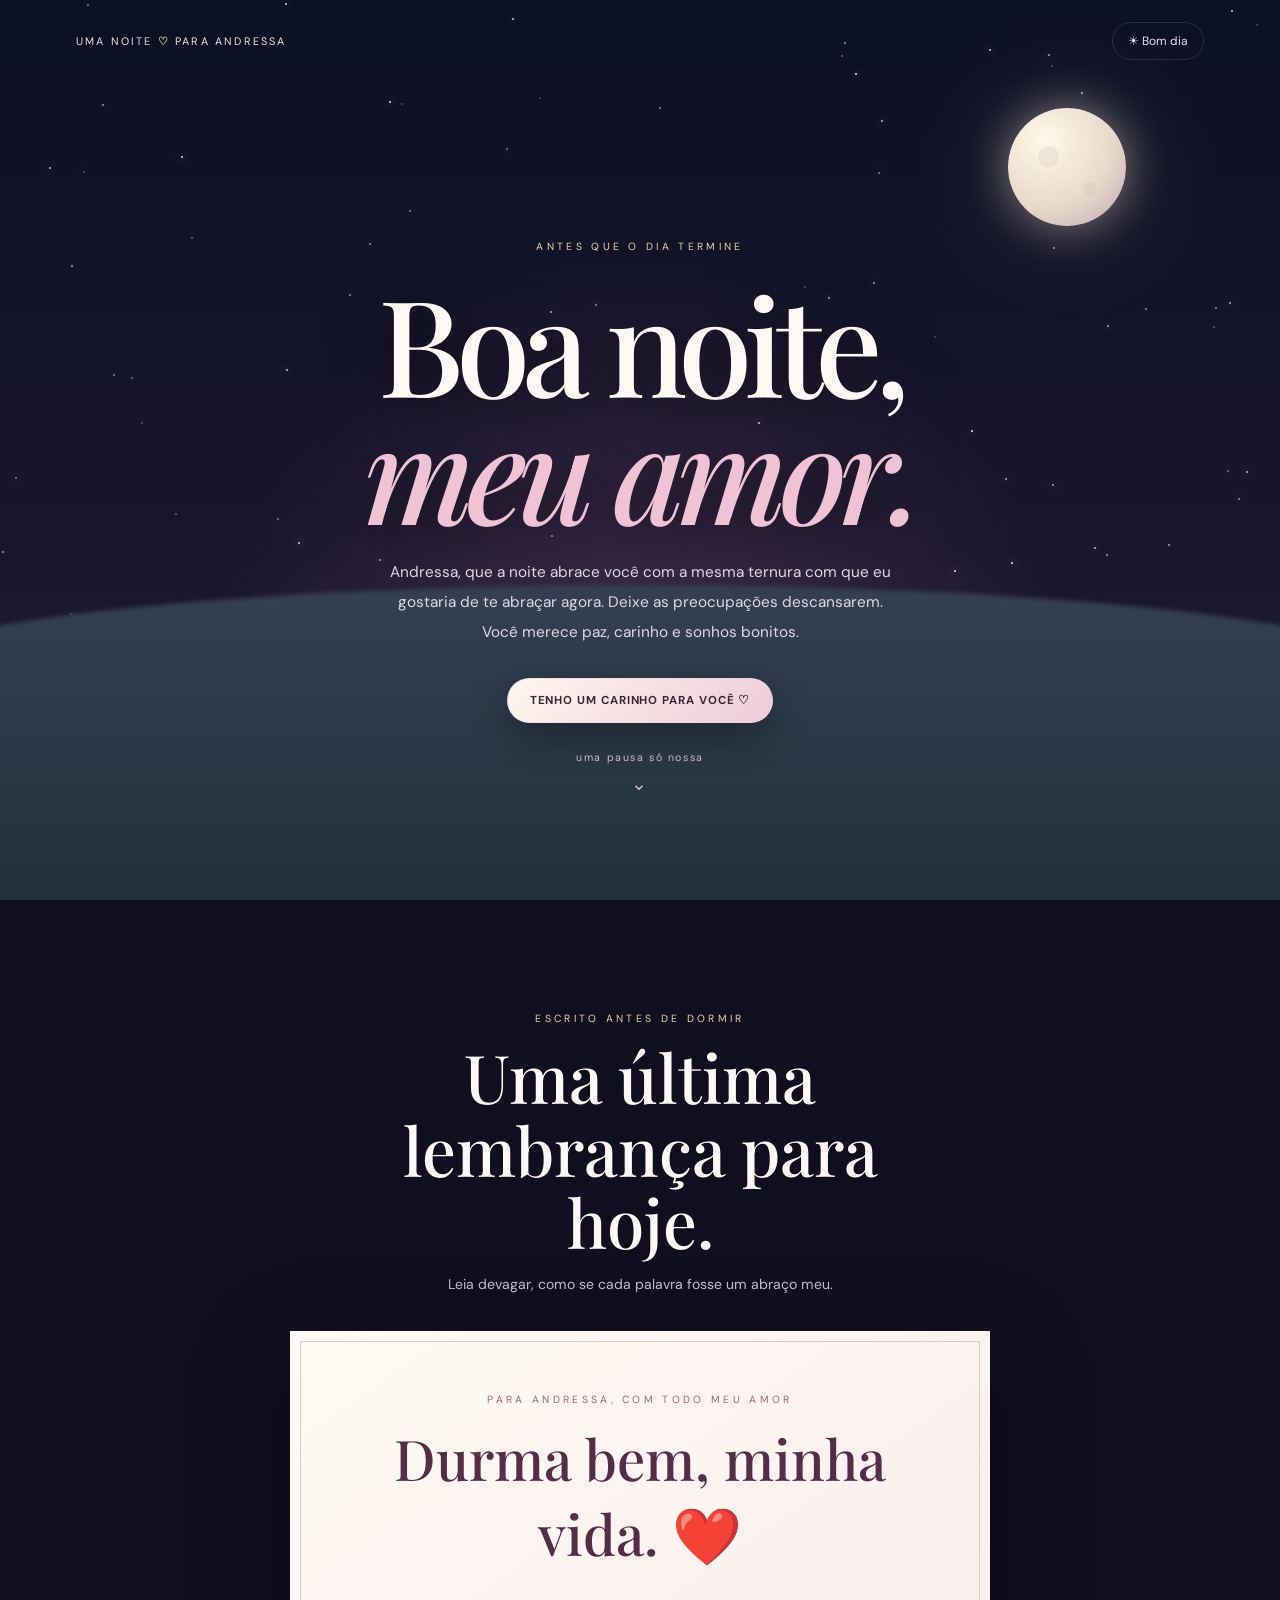
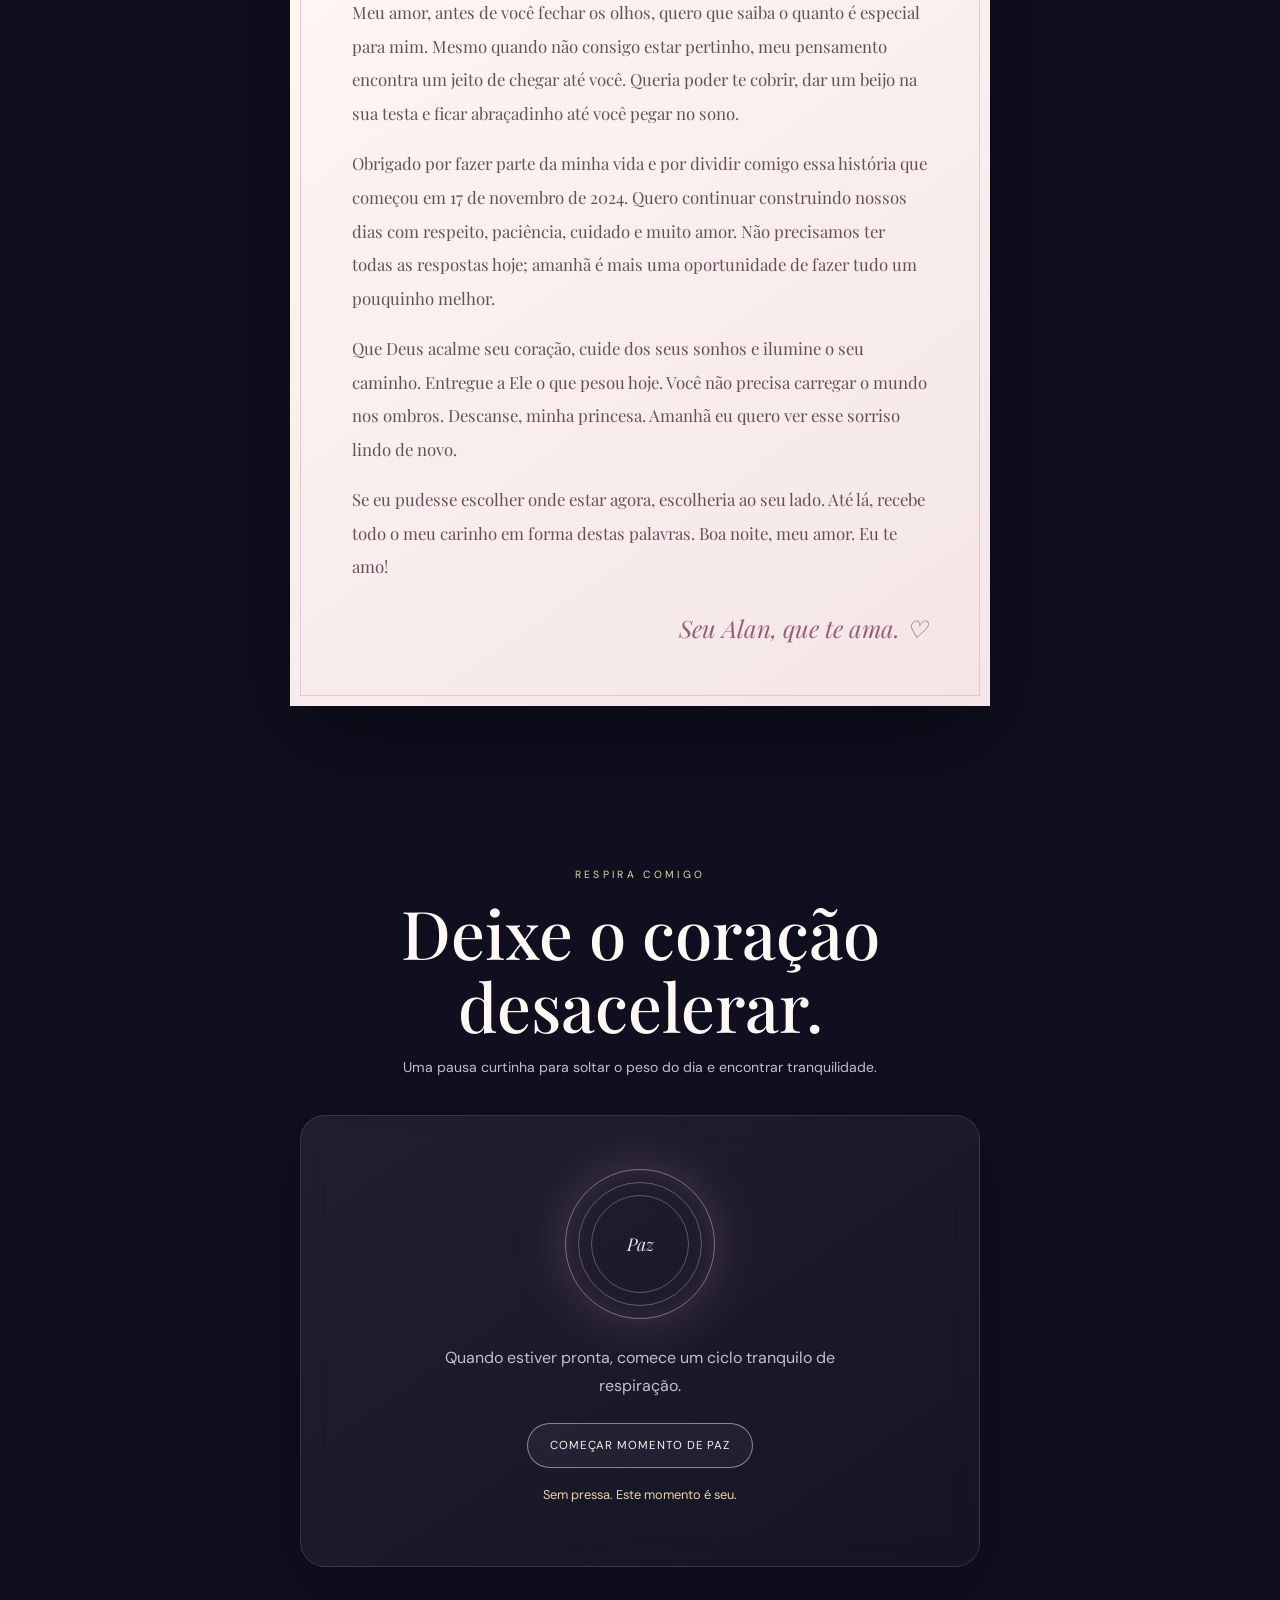
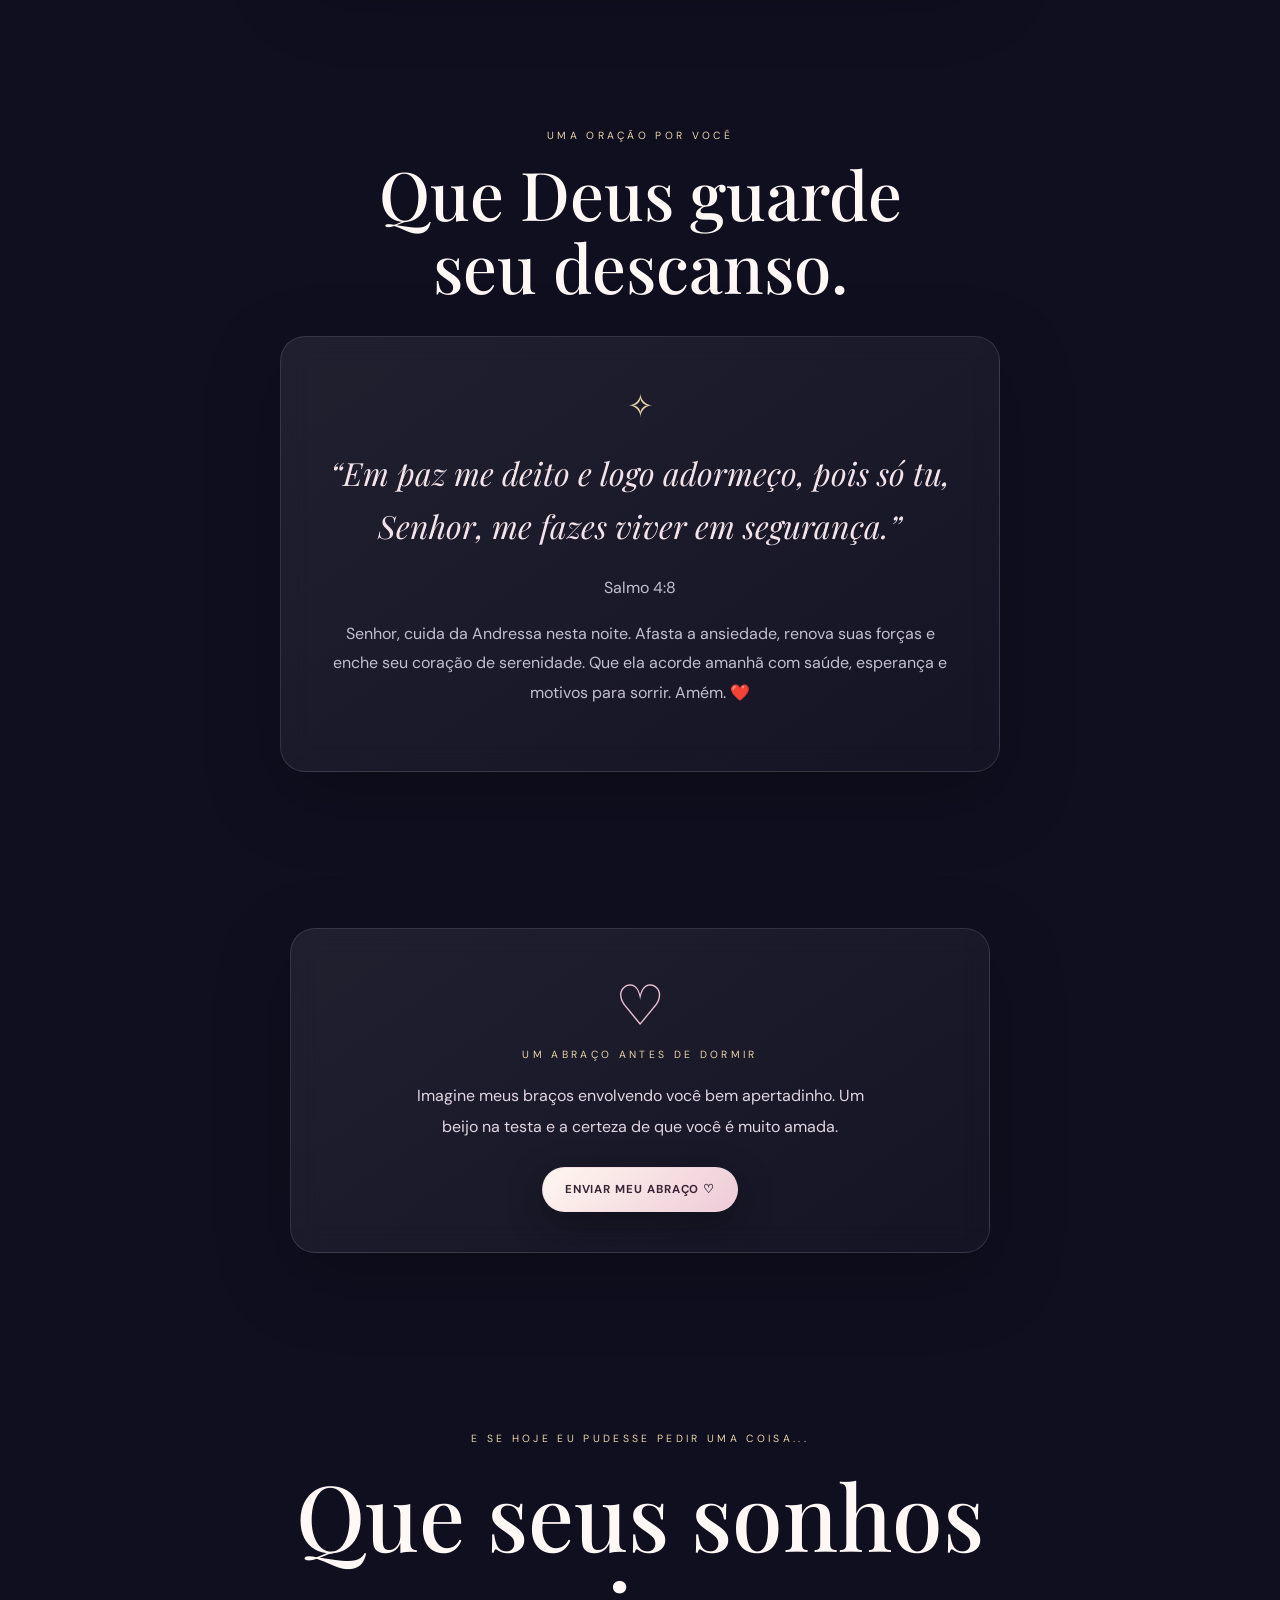
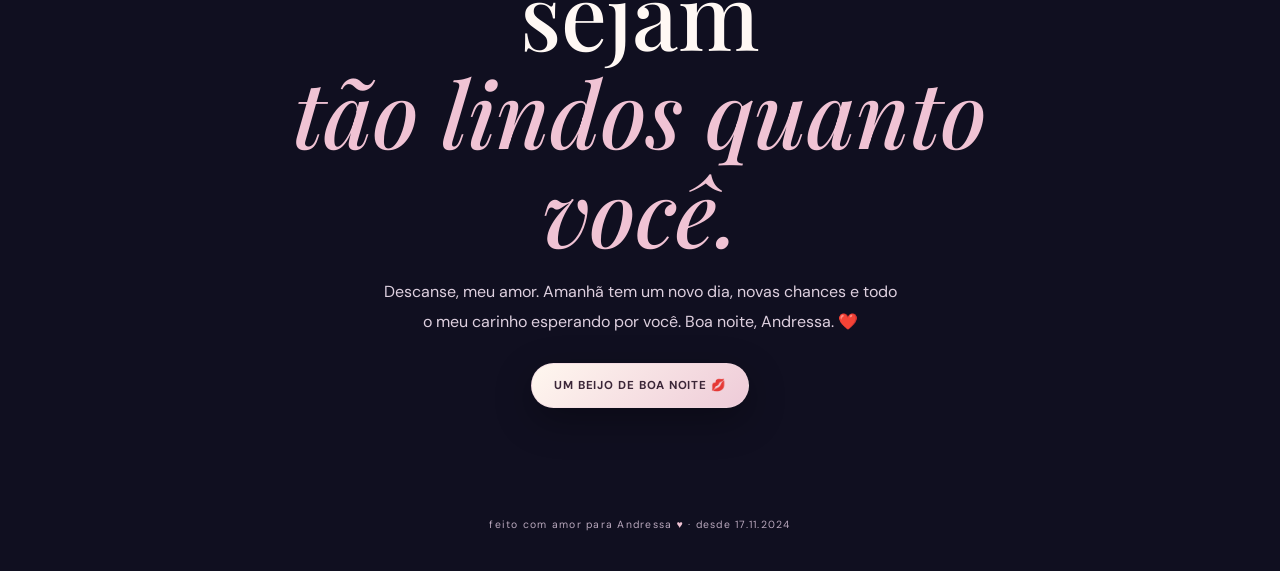
==== boa-noite.html @ 3cefa345 "feat: criar experiencia romantica de boa noite para Andressa" ====
<!doctype html>
<html lang="pt-BR">
<head>
<meta charset="utf-8"><meta name="viewport" content="width=device-width,initial-scale=1,viewport-fit=cover">
<meta name="theme-color" content="#100f20"><meta name="description" content="Uma noite tranquila, uma oração e todo o meu amor para Andressa.">
<link rel="manifest" href="./manifest.json"><link rel="icon" href="./icon.svg" type="image/svg+xml">
<link rel="preconnect" href="https://fonts.googleapis.com"><link rel="preconnect" href="https://fonts.gstatic.com" crossorigin>
<link href="https://fonts.googleapis.com/css2?family=DM+Sans:wght@400;500;600;700&family=Playfair+Display:ital,wght@0,500;0,600;1,500;1,600&display=swap" rel="stylesheet">
<title>Boa noite, meu amor — Andressa ♡</title>
<style>
:root{color-scheme:dark;--bg:#100f20;--panel:#1a1930;--pink:#f0c3d4;--gold:#e9d4a8;--muted:#c3bfd1;--line:#ffffff20;--serif:"Playfair Display",Georgia,serif;--sans:"DM Sans",Arial,sans-serif}
*{box-sizing:border-box}html{scroll-behavior:smooth}body{margin:0;background:var(--bg);color:#fff8f4;font-family:var(--sans);overflow-x:hidden}button{font:inherit}.sky{position:fixed;inset:0;z-index:-2;overflow:hidden;background:radial-gradient(ellipse at 50% 85%,#45304e 0%,transparent 48%),linear-gradient(180deg,#0b1022,#19162c 62%,#282039)}.sky:after{content:"";position:absolute;inset:65% -10% -15%;background:linear-gradient(#354052,#172b32);border-radius:50% 50% 0 0/20% 20% 0 0;filter:blur(2px)}.stars{position:absolute;inset:0}.star{position:absolute;width:2px;height:2px;border-radius:50%;background:#fff4db;box-shadow:0 0 9px #fff4db;animation:twinkle var(--speed) ease-in-out infinite alternate}.shooting{position:absolute;width:100px;height:1px;background:linear-gradient(90deg,#fff,transparent);transform:rotate(-32deg);opacity:0;animation:shoot 8s linear infinite}.shooting:nth-child(2){top:20%;left:75%;animation-delay:3s}.shooting:nth-child(3){top:42%;left:18%;animation-delay:6s}.moon{position:absolute;right:12%;top:12%;width:clamp(72px,12vw,118px);aspect-ratio:1;border-radius:50%;background:radial-gradient(circle at 32% 28%,#fff9e9,#e8d8c7 58%,#b8a6b9);box-shadow:0 0 45px #f8e7d477,0 0 130px #f4d9e233;cursor:pointer;transition:transform .7s}.moon:hover{transform:scale(1.06) rotate(8deg)}.moon:before,.moon:after{content:"";position:absolute;border-radius:50%;background:#d0c0b7;opacity:.25}.moon:before{width:18%;height:18%;left:25%;top:32%}.moon:after{width:12%;height:12%;right:25%;bottom:25%}
header{position:relative;z-index:3;display:flex;justify-content:space-between;align-items:center;padding:22px clamp(18px,6vw,76px)}.brand{font-size:.68rem;letter-spacing:.2em;text-transform:uppercase;color:#f4dce5}.brand b{color:var(--gold)}header a{color:#eadce8;text-decoration:none;font-size:.75rem;border:1px solid var(--line);padding:10px 15px;border-radius:99px}
main{width:min(100% - 36px,900px);margin:auto}.hero{min-height:94svh;display:grid;place-items:center;text-align:center;padding:90px 0 70px}.hero-inner{max-width:760px}.eyebrow{font-size:.65rem;letter-spacing:.32em;text-transform:uppercase;color:var(--gold)}h1{font:500 clamp(3.5rem,11vw,8.4rem)/.94 var(--serif);letter-spacing:-.06em;margin:25px 0;text-shadow:0 12px 55px #0008}h1 em{display:block;color:var(--pink);font-weight:500}.intro{max-width:510px;margin:0 auto 30px;color:#e0d7e4;font-size:.96rem;line-height:1.95}.primary,.secondary{border:1px solid #f1d5df88;border-radius:99px;padding:14px 22px;cursor:pointer;font-size:.72rem;letter-spacing:.08em;text-transform:uppercase;transition:.25s}.primary{background:linear-gradient(135deg,#fff7ef,#eecbd8);color:#3b2638;font-weight:700;box-shadow:0 12px 38px #0005}.secondary{background:#ffffff0b;color:#fff0f4}.primary:hover,.secondary:hover{transform:translateY(-3px)}.scroll{margin-top:28px;color:#c9b9ce;font-size:.66rem;letter-spacing:.15em}.scroll span{display:block;font-size:1.2rem;margin-top:7px;animation:bob 1.6s infinite}
section{padding:78px 0}.heading{text-align:center;max-width:620px;margin:0 auto 34px}.heading h2{font:500 clamp(2.3rem,6vw,4.2rem)/1.08 var(--serif);margin:13px 0}.heading p{color:var(--muted);line-height:1.8;font-size:.88rem}.glass{background:linear-gradient(145deg,#ffffff12,#ffffff06);border:1px solid var(--line);border-radius:25px;box-shadow:0 24px 75px #0004;backdrop-filter:blur(15px)}
.letter{max-width:700px;margin:auto;padding:clamp(28px,7vw,62px);background:linear-gradient(145deg,#fffaf4,#f4e5e7);color:#493441;position:relative;box-shadow:0 30px 90px #0006}.letter:before{content:"";position:absolute;inset:10px;border:1px solid #dfc9cf;pointer-events:none}.letter .eyebrow{color:#9c687d;text-align:center}.letter h2{text-align:center;font:500 clamp(2rem,5vw,3.5rem) var(--serif);color:#542d46;margin:14px 0 26px}.letter p{font:1.05rem/2 var(--serif);color:#654f59}.sign{text-align:right;color:#985d78;font:italic 1.5rem var(--serif);margin-top:28px}
.breathe{max-width:680px;margin:auto;padding:38px 24px;text-align:center}.orb{width:150px;height:150px;border:1px solid #f2d5e477;border-radius:50%;margin:15px auto 25px;display:grid;place-items:center;box-shadow:0 0 55px #e9a9c533,inset 0 0 35px #e9a9c322;position:relative}.orb:before,.orb:after{content:"";position:absolute;inset:12px;border:1px solid #eac7d655;border-radius:50%;animation:breathe 8s ease-in-out infinite}.orb:after{inset:25px;animation-delay:1s}.orb span{font:italic 1.1rem var(--serif);color:#f6dce6;z-index:1}.breathe p{color:var(--muted);line-height:1.8;max-width:450px;margin:0 auto 22px}.breathe-status{min-height:24px;color:var(--gold);font-size:.8rem;margin:18px 0}
.prayer{max-width:720px;margin:auto;padding:clamp(28px,6vw,48px);text-align:center}.prayer .symbol{font-size:2rem;color:var(--gold)}.prayer blockquote{font:italic clamp(1.3rem,3vw,2rem)/1.65 var(--serif);color:#f4e4e9;margin:20px auto}.prayer p{color:var(--muted);line-height:1.85}
.message{text-align:center;max-width:700px;margin:auto;padding:40px 25px}.message .heart{font-size:3.5rem;color:var(--pink);display:block;animation:pulse 1.8s infinite}.message p{color:#e3d5e2;line-height:1.9;max-width:480px;margin:18px auto 25px}
.final{text-align:center;padding:95px 0 85px}.final h2{font:500 clamp(2.8rem,8vw,5.7rem)/1.08 var(--serif);margin:18px 0}.final h2 em{color:var(--pink)}.final p{max-width:520px;margin:0 auto 25px;color:#ded0df;line-height:1.9}footer{text-align:center;padding:25px 15px 40px;color:#b8a7bc;font-size:.65rem;letter-spacing:.12em}
.toast{position:fixed;z-index:9;bottom:22px;left:50%;transform:translate(-50%,20px);opacity:0;background:#fff5f0;color:#512b40;padding:13px 19px;border-radius:99px;font-size:.78rem;transition:.3s;pointer-events:none;max-width:90%;text-align:center}.toast.show{opacity:1;transform:translate(-50%,0)}.petal{position:fixed;z-index:4;top:-30px;pointer-events:none;color:#f1c4d4;animation:fall var(--dur) linear forwards}
.reveal{opacity:0;transform:translateY(24px);transition:.8s}.reveal.visible{opacity:1;transform:none}
@keyframes twinkle{to{opacity:.15;transform:scale(.55)}}@keyframes shoot{0%,72%{opacity:0;transform:translate(0,0) rotate(-32deg)}75%{opacity:1}88%{opacity:0;transform:translate(-180px,110px) rotate(-32deg)}100%{opacity:0}}@keyframes breathe{0%,100%{transform:scale(.82);opacity:.5}50%{transform:scale(1.16);opacity:1}}@keyframes bob{50%{transform:translateY(5px)}}@keyframes pulse{0%,100%{transform:scale(1)}15%{transform:scale(1.14)}30%{transform:scale(1)}}@keyframes fall{to{transform:translate(var(--drift),105vh) rotate(480deg);opacity:0}}
@media(max-width:600px){header{padding:16px}.brand{font-size:.55rem}.hero{min-height:90svh}.moon{right:8%;top:13%}section{padding:62px 0}.letter p{font-size:1rem}.orb{width:132px;height:132px}}
@media(prefers-reduced-motion:reduce){*,*:before,*:after{animation-duration:.01ms!important;animation-iteration-count:1!important;scroll-behavior:auto!important;transition-duration:.01ms!important}}
</style>
</head>
<body>
<div class="sky" aria-hidden="true"><div class="stars" id="stars"></div><i class="shooting"></i><i class="shooting"></i><div class="moon" id="moon" title="Toque na lua para fazer um pedido"></div></div>
<header><div class="brand">uma noite <b>♡</b> para Andressa</div><a href="./index.html">☀ Bom dia</a></header>
<main>
<section class="hero"><div class="hero-inner"><span class="eyebrow">antes que o dia termine</span><h1>Boa noite,<em>meu amor.</em></h1><p class="intro">Andressa, que a noite abrace você com a mesma ternura com que eu gostaria de te abraçar agora. Deixe as preocupações descansarem. Você merece paz, carinho e sonhos bonitos.</p><button class="primary" id="openLetter">Tenho um carinho para você ♡</button><div class="scroll">uma pausa só nossa<span>⌄</span></div></div></section>
<section class="reveal" id="carta"><div class="heading"><span class="eyebrow">escrito antes de dormir</span><h2>Uma última lembrança para hoje.</h2><p>Leia devagar, como se cada palavra fosse um abraço meu.</p></div><article class="letter"><div class="eyebrow">para Andressa, com todo meu amor</div><h2>Durma bem, minha vida. ❤️</h2><p>Meu amor, antes de você fechar os olhos, quero que saiba o quanto é especial para mim. Mesmo quando não consigo estar pertinho, meu pensamento encontra um jeito de chegar até você. Queria poder te cobrir, dar um beijo na sua testa e ficar abraçadinho até você pegar no sono.</p><p>Obrigado por fazer parte da minha vida e por dividir comigo essa história que começou em 17 de novembro de 2024. Quero continuar construindo nossos dias com respeito, paciência, cuidado e muito amor. Não precisamos ter todas as respostas hoje; amanhã é mais uma oportunidade de fazer tudo um pouquinho melhor.</p><p>Que Deus acalme seu coração, cuide dos seus sonhos e ilumine o seu caminho. Entregue a Ele o que pesou hoje. Você não precisa carregar o mundo nos ombros. Descanse, minha princesa. Amanhã eu quero ver esse sorriso lindo de novo.</p><p>Se eu pudesse escolher onde estar agora, escolheria ao seu lado. Até lá, recebe todo o meu carinho em forma destas palavras. Boa noite, meu amor. Eu te amo!</p><div class="sign">Seu Alan, que te ama. ♡</div></article></section>
<section class="reveal"><div class="heading"><span class="eyebrow">respira comigo</span><h2>Deixe o coração desacelerar.</h2><p>Uma pausa curtinha para soltar o peso do dia e encontrar tranquilidade.</p></div><div class="breathe glass"><div class="orb" id="breathOrb"><span id="breathText">Paz</span></div><p id="breathInstruction">Quando estiver pronta, comece um ciclo tranquilo de respiração.</p><button class="secondary" id="breathBtn">Começar momento de paz</button><div class="breathe-status" id="breathStatus" aria-live="polite">Sem pressa. Este momento é seu.</div></div></section>
<section class="reveal"><div class="heading"><span class="eyebrow">uma oração por você</span><h2>Que Deus guarde seu descanso.</h2></div><div class="prayer glass"><div class="symbol">✧</div><blockquote>“Em paz me deito e logo adormeço, pois só tu, Senhor, me fazes viver em segurança.”</blockquote><p>Salmo 4:8</p><p>Senhor, cuida da Andressa nesta noite. Afasta a ansiedade, renova suas forças e enche seu coração de serenidade. Que ela acorde amanhã com saúde, esperança e motivos para sorrir. Amém. ❤️</p></div></section>
<section class="reveal"><div class="message glass"><span class="heart">♡</span><span class="eyebrow">um abraço antes de dormir</span><p id="hugText">Imagine meus braços envolvendo você bem apertadinho. Um beijo na testa e a certeza de que você é muito amada.</p><button class="primary" id="hugBtn">Enviar meu abraço ♡</button></div></section>
<section class="final reveal"><span class="eyebrow">e se hoje eu pudesse pedir uma coisa...</span><h2>Que seus sonhos sejam<br><em>tão lindos quanto você.</em></h2><p>Descanse, meu amor. Amanhã tem um novo dia, novas chances e todo o meu carinho esperando por você. Boa noite, Andressa. ❤️</p><button class="primary" id="kissBtn">Um beijo de boa noite 💋</button></section>
</main>
<footer>feito com amor para Andressa <span style="color:#f0c3d4">♥</span> · desde 17.11.2024</footer><div class="toast" id="toast" role="status" aria-live="polite"></div>
<script>
const reduce=matchMedia("(prefers-reduced-motion: reduce)").matches;
const stars=document.getElementById("stars");for(let i=0;i<90;i++){const s=document.createElement("i");s.className="star";s.style.left=Math.random()*100+"%";s.style.top=Math.random()*85+"%";s.style.opacity=.2+Math.random()*.75;s.style.setProperty("--speed",(2+Math.random()*5)+"s");stars.appendChild(s)}
const toast=document.getElementById("toast");let toastTimer;function notify(t){toast.textContent=t;toast.classList.add("show");clearTimeout(toastTimer);toastTimer=setTimeout(()=>toast.classList.remove("show"),2800)}
function petals(n=22){if(reduce)return;const chars=["♡","✧","✿","♥"];for(let i=0;i<n;i++){const p=document.createElement("span");p.className="petal";p.textContent=chars[Math.floor(Math.random()*chars.length)];p.style.left=Math.random()*100+"vw";p.style.setProperty("--drift",(Math.random()*180-90)+"px");p.style.setProperty("--dur",(4+Math.random()*4)+"s");p.style.fontSize=(12+Math.random()*15)+"px";document.body.appendChild(p);p.addEventListener("animationend",()=>p.remove(),{once:true})}}
document.getElementById("openLetter").addEventListener("click",()=>{document.getElementById("carta").scrollIntoView({behavior:reduce?"auto":"smooth"});petals(18)});
document.getElementById("moon").addEventListener("click",()=>{notify("Que seu pedido encontre o caminho até as estrelas. ✨");petals(28)});
document.getElementById("hugBtn").addEventListener("click",()=>{document.getElementById("hugText").textContent="Abra os braços por um instante e recebe esse abraço imaginário bem apertado. Um beijo demorado na testa. Eu estou torcendo por você, sempre. Te amo! ❤️";notify("Abraço enviado com todo meu amor. ♡");petals(30)});
document.getElementById("kissBtn").addEventListener("click",()=>{notify("Um beijo enorme, minha Andressa. Durma com Deus! 💋");petals(45)});
let breathing=false,breathTimer=null,step=0;const phases=[{name:"Inspire",hint:"Puxe o ar suavemente pelo nariz.",duration:4000},{name:"Segure",hint:"Segure o ar sem fazer força.",duration:4000},{name:"Solte",hint:"Solte o ar devagar e relaxe os ombros.",duration:6000}];
function breathStep(){const p=phases[step%3];document.getElementById("breathText").textContent=p.name;document.getElementById("breathInstruction").textContent=p.hint;document.getElementById("breathStatus").textContent="Seu momento de tranquilidade · ciclo "+(Math.floor(step/3)+1);step++;breathTimer=setTimeout(()=>{if(breathing)breathStep()},p.duration)}
document.getElementById("breathBtn").addEventListener("click",()=>{breathing=!breathing;const btn=document.getElementById("breathBtn");if(breathing){step=0;btn.textContent="Encerrar momento de paz";breathStep()}else{clearTimeout(breathTimer);btn.textContent="Começar momento de paz";document.getElementById("breathText").textContent="Paz";document.getElementById("breathInstruction").textContent="Muito bem. Leve essa tranquilidade com você.";document.getElementById("breathStatus").textContent="Momento encerrado. Boa noite. ♡"}});
const observer=new IntersectionObserver(entries=>entries.forEach(e=>{if(e.isIntersecting){e.target.classList.add("visible");observer.unobserve(e.target)}}),{threshold:.12});document.querySelectorAll(".reveal").forEach(el=>observer.observe(el));
if("serviceWorker" in navigator && location.protocol.startsWith("http")){window.addEventListener("load",()=>navigator.serviceWorker.register("./sw.js").catch(()=>{}))}
</script>
</body></html>
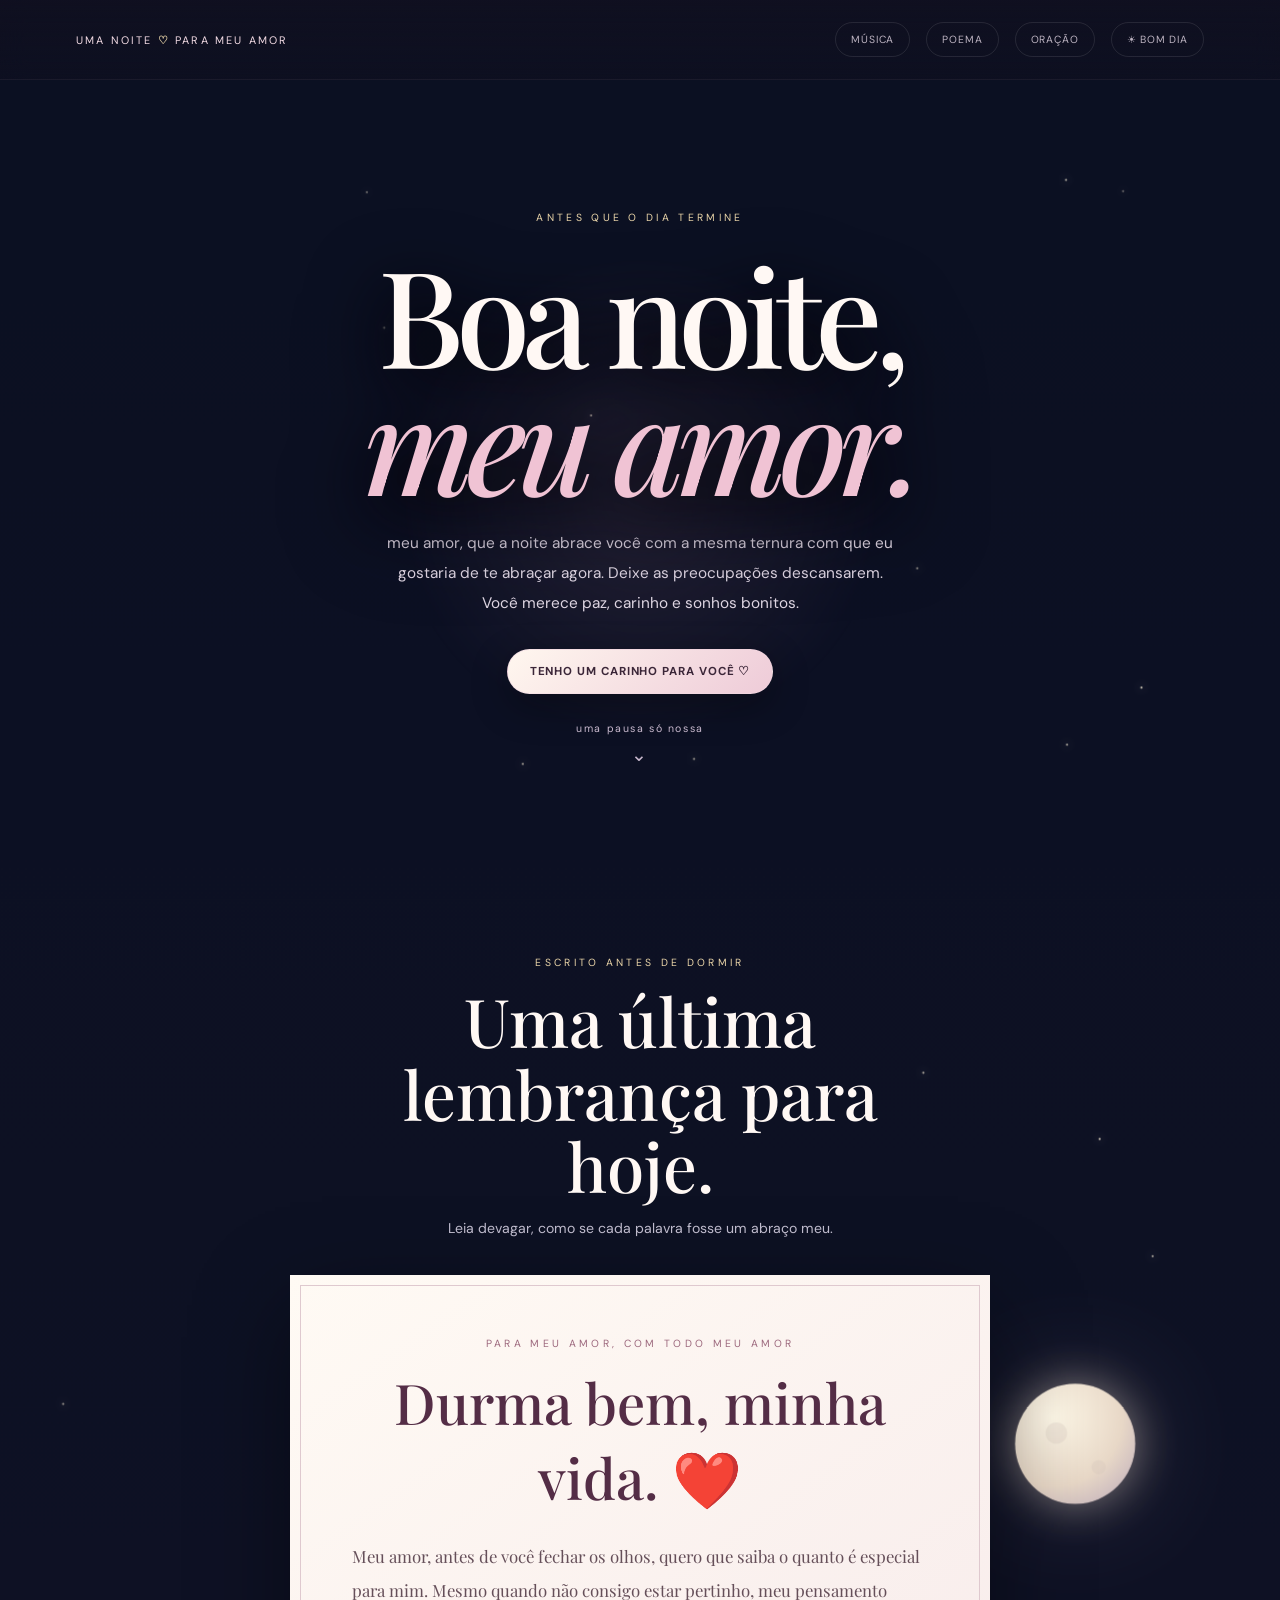
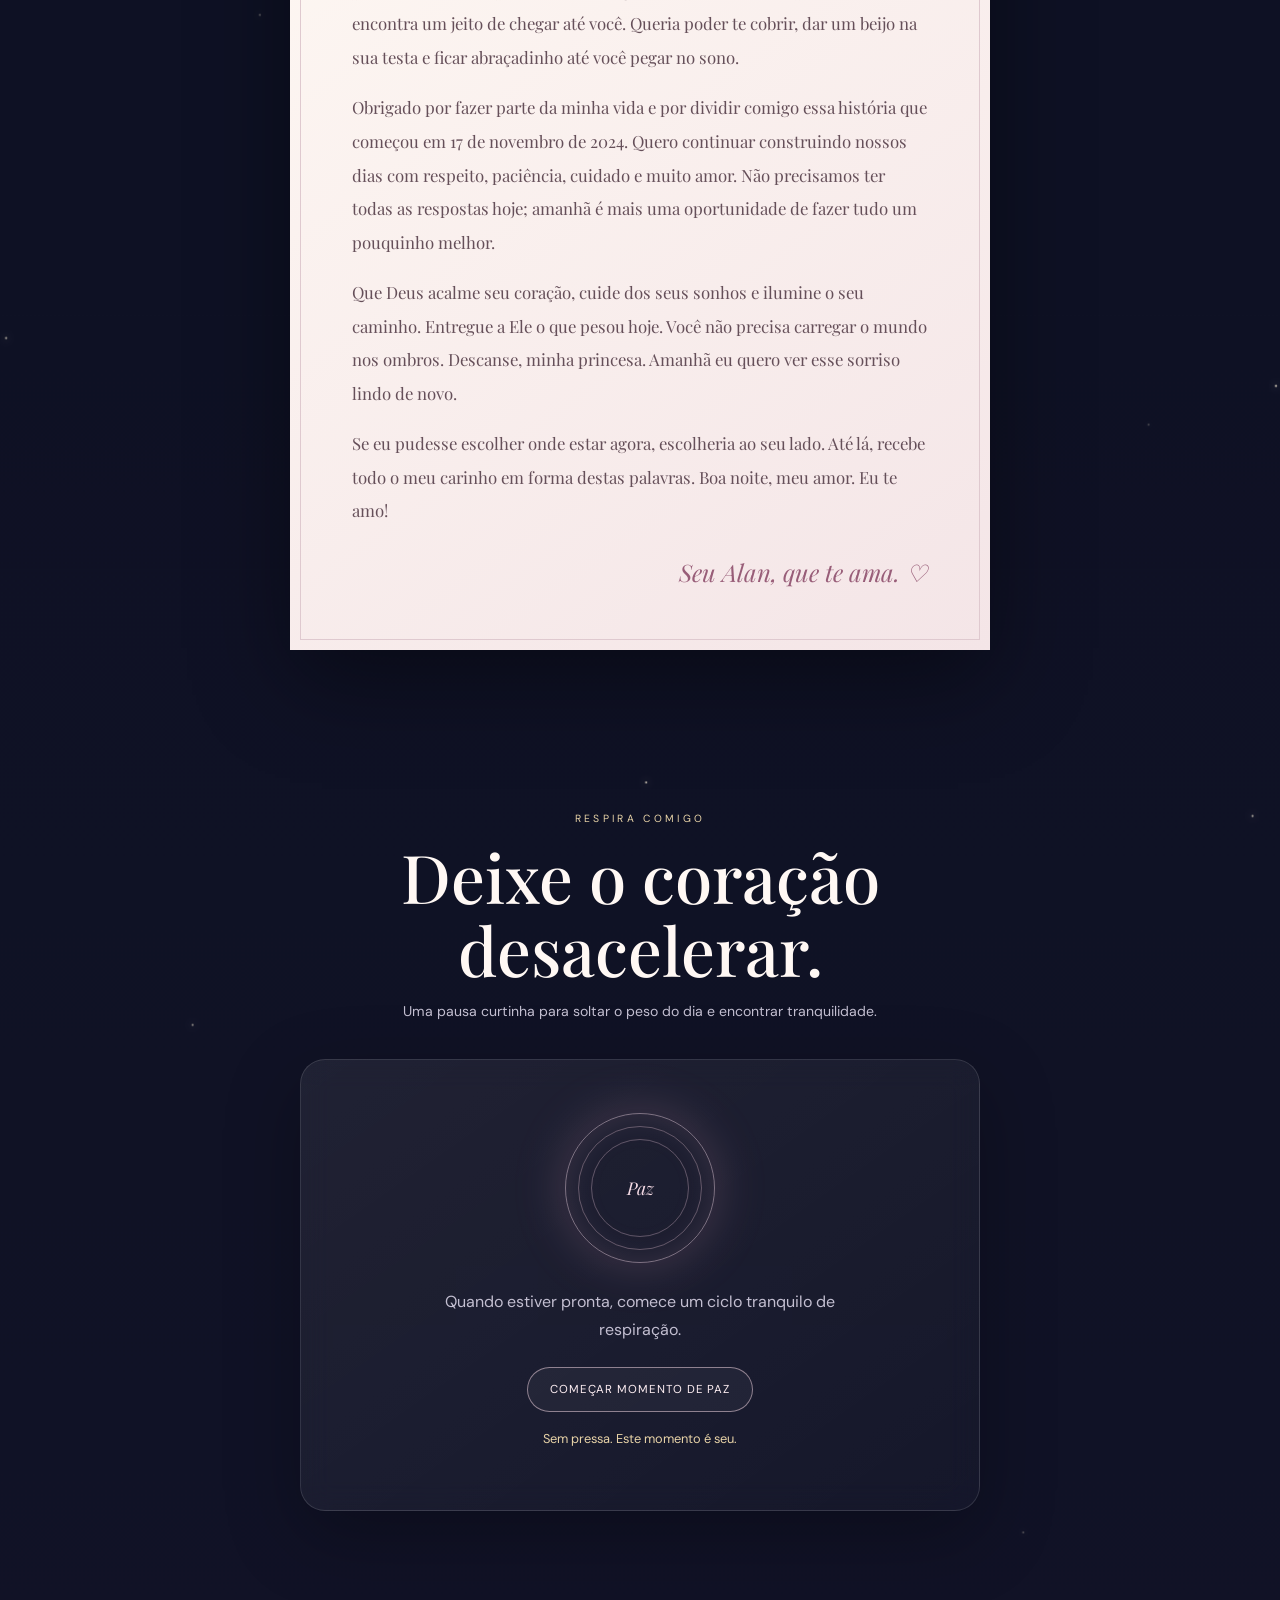
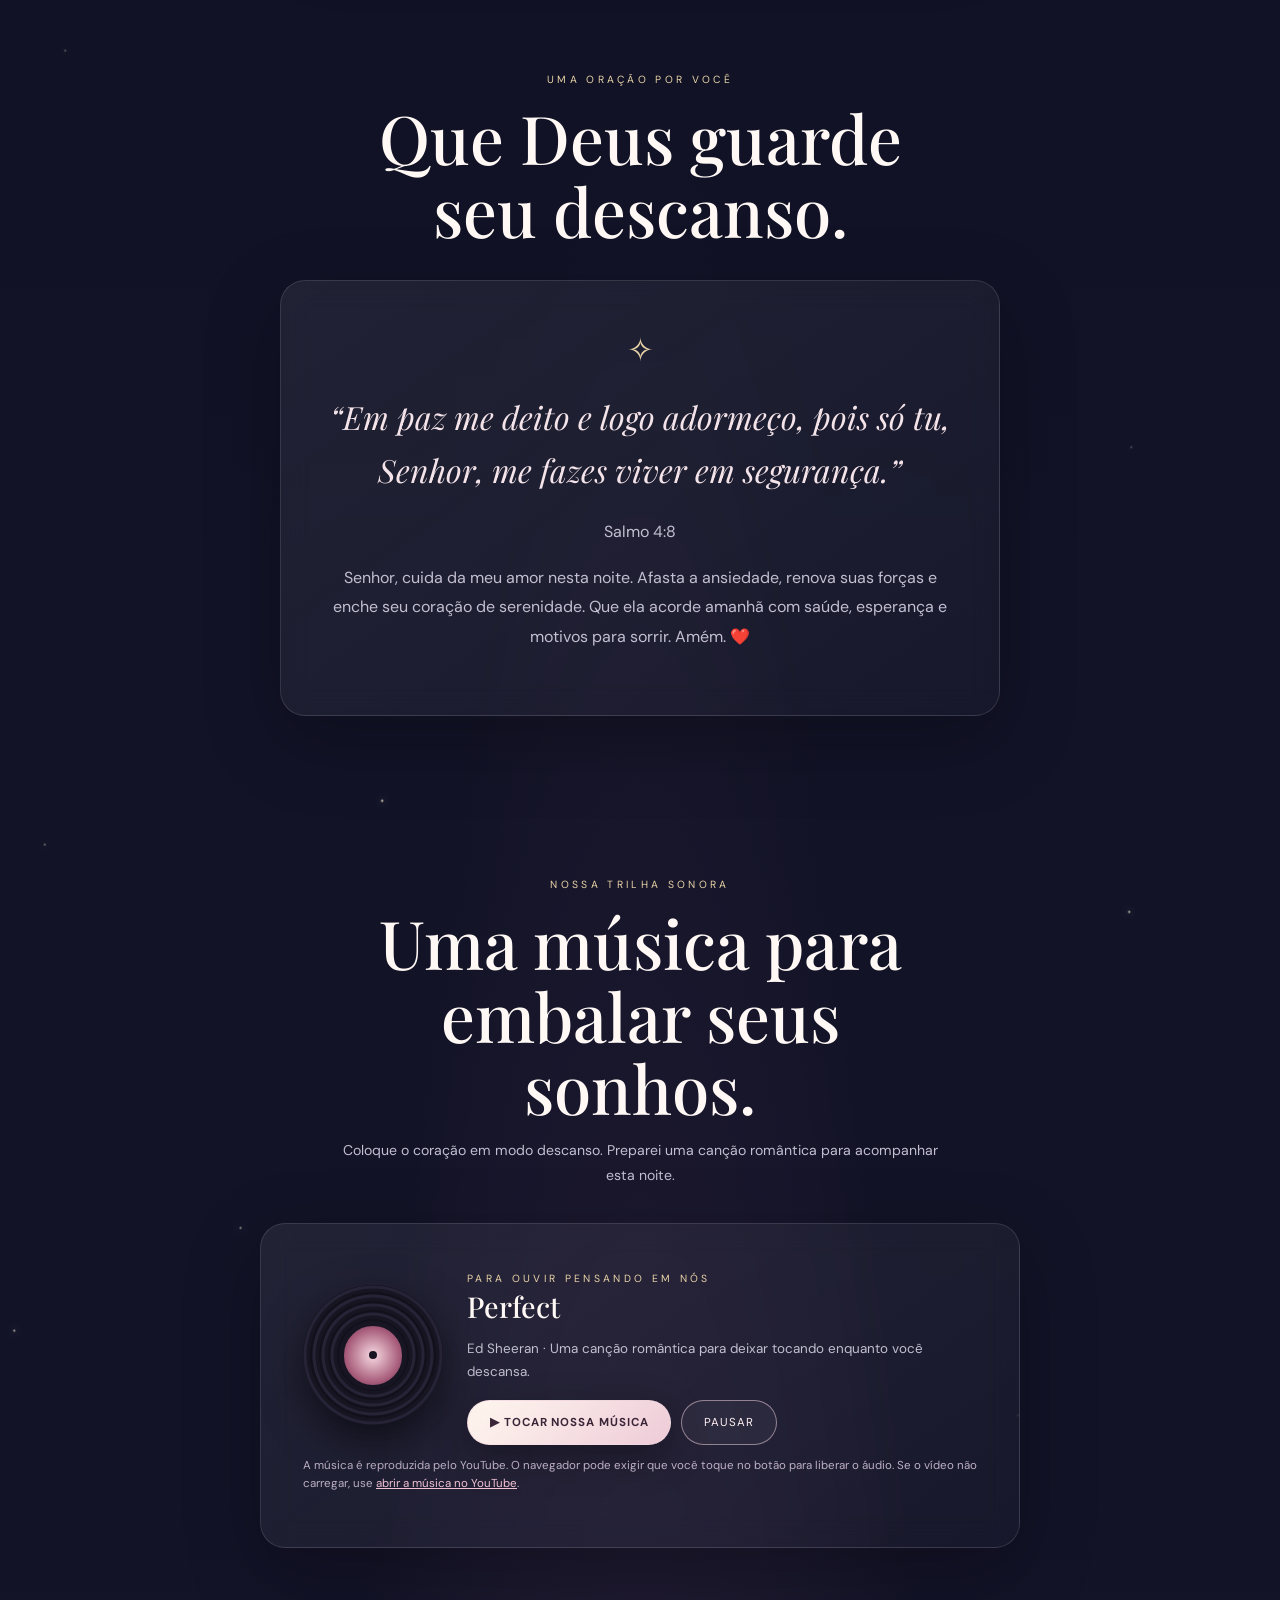
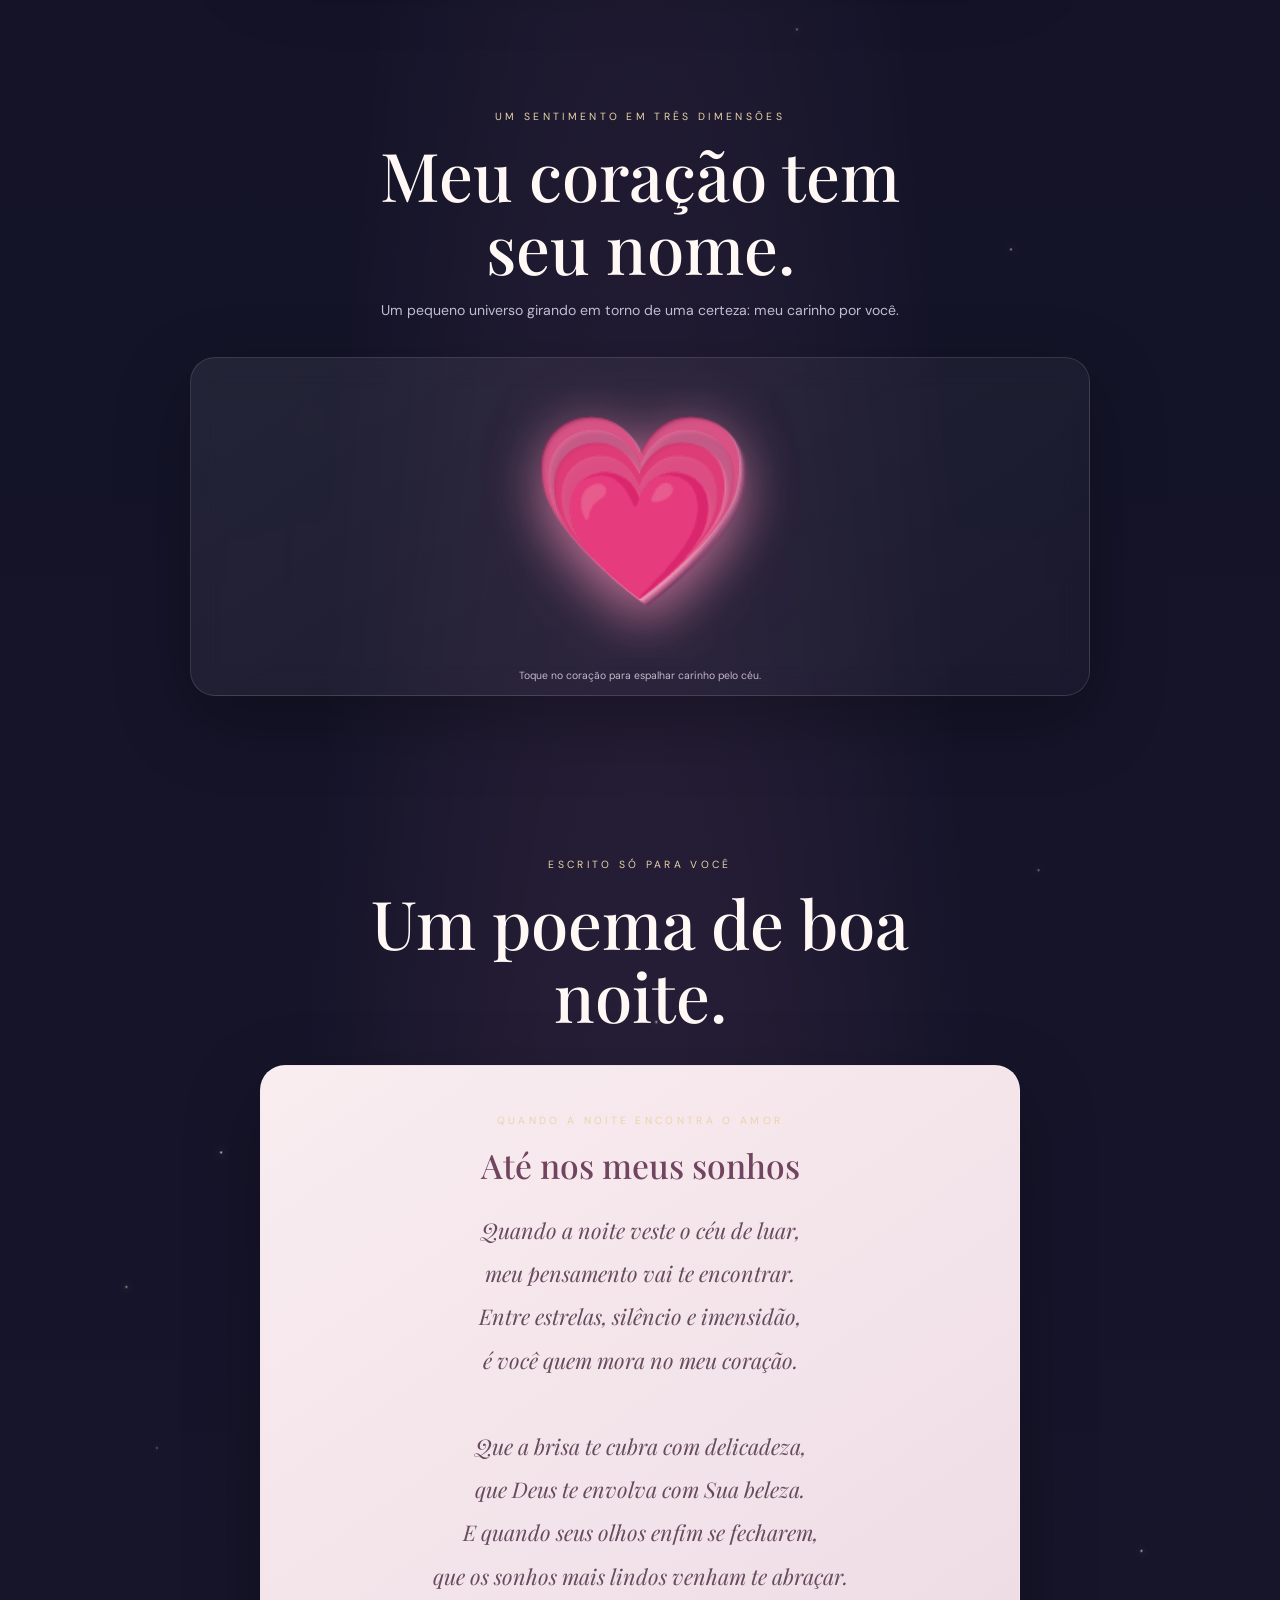
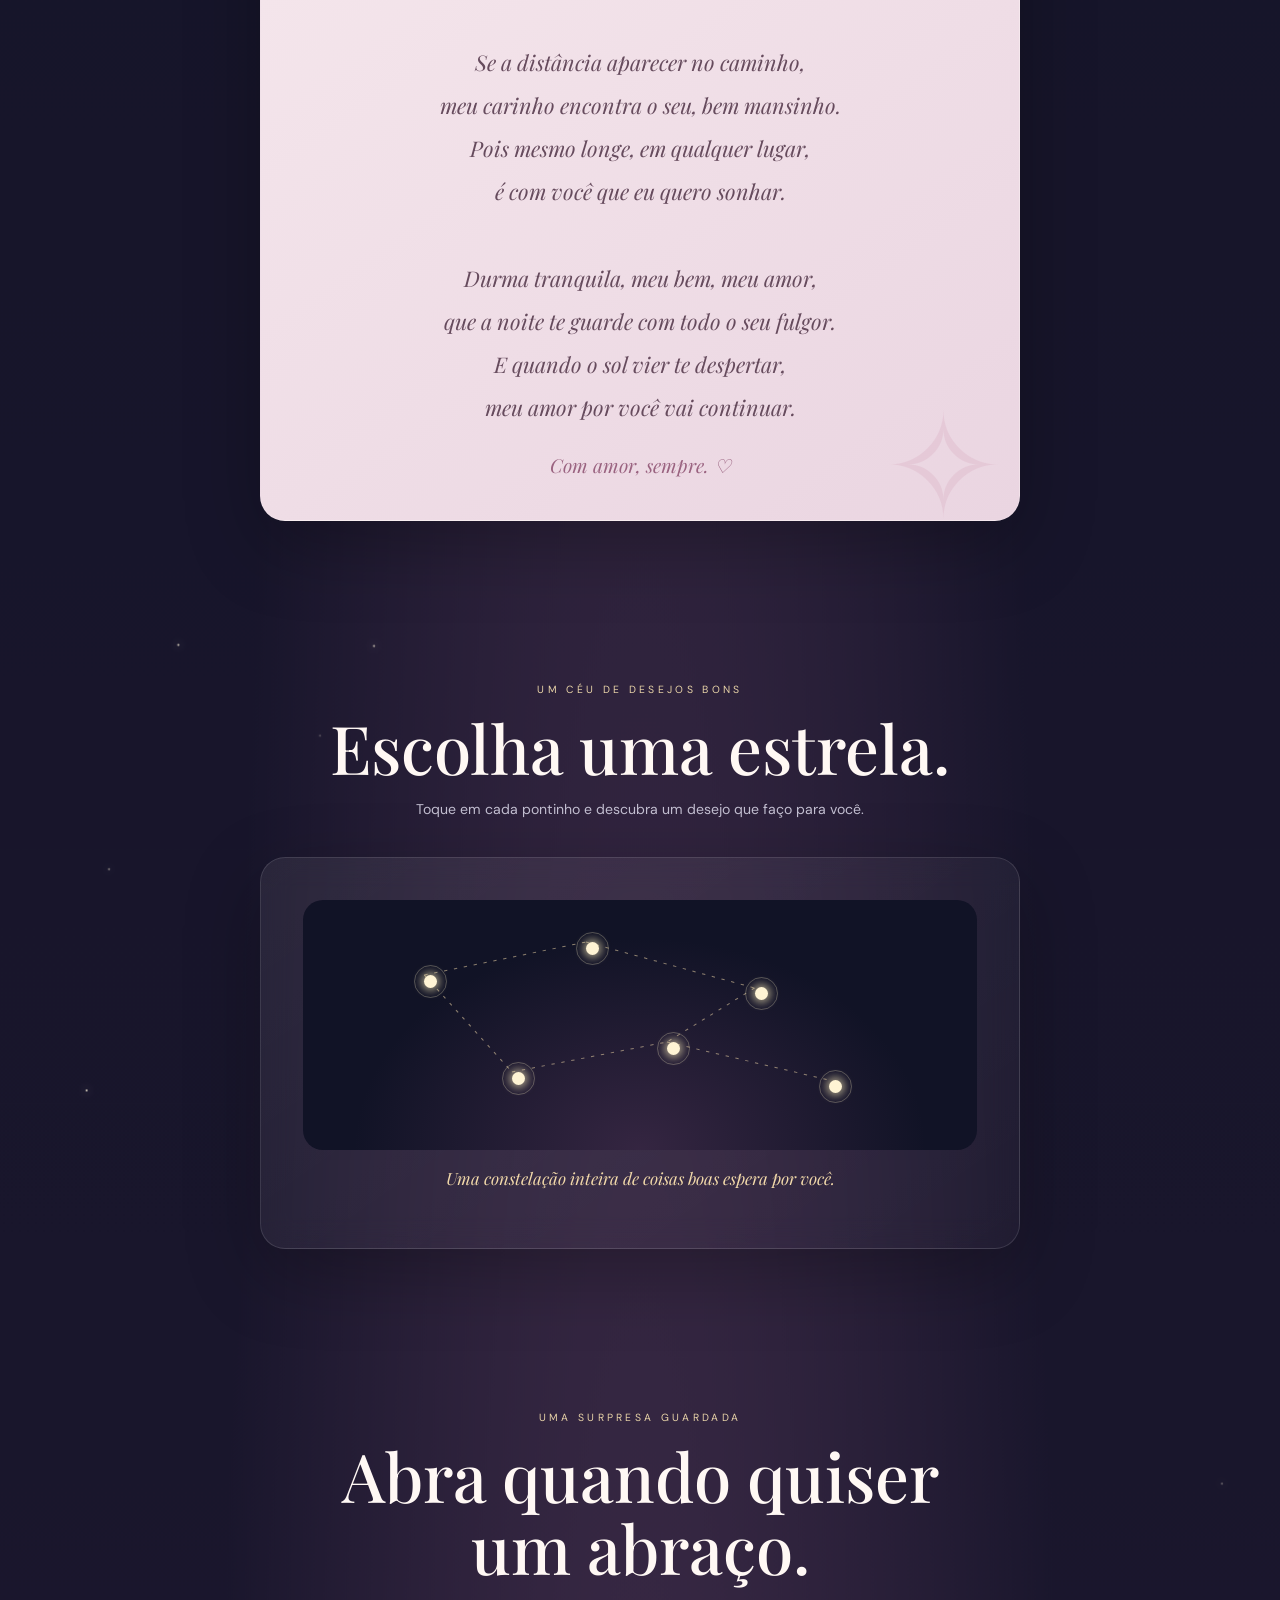
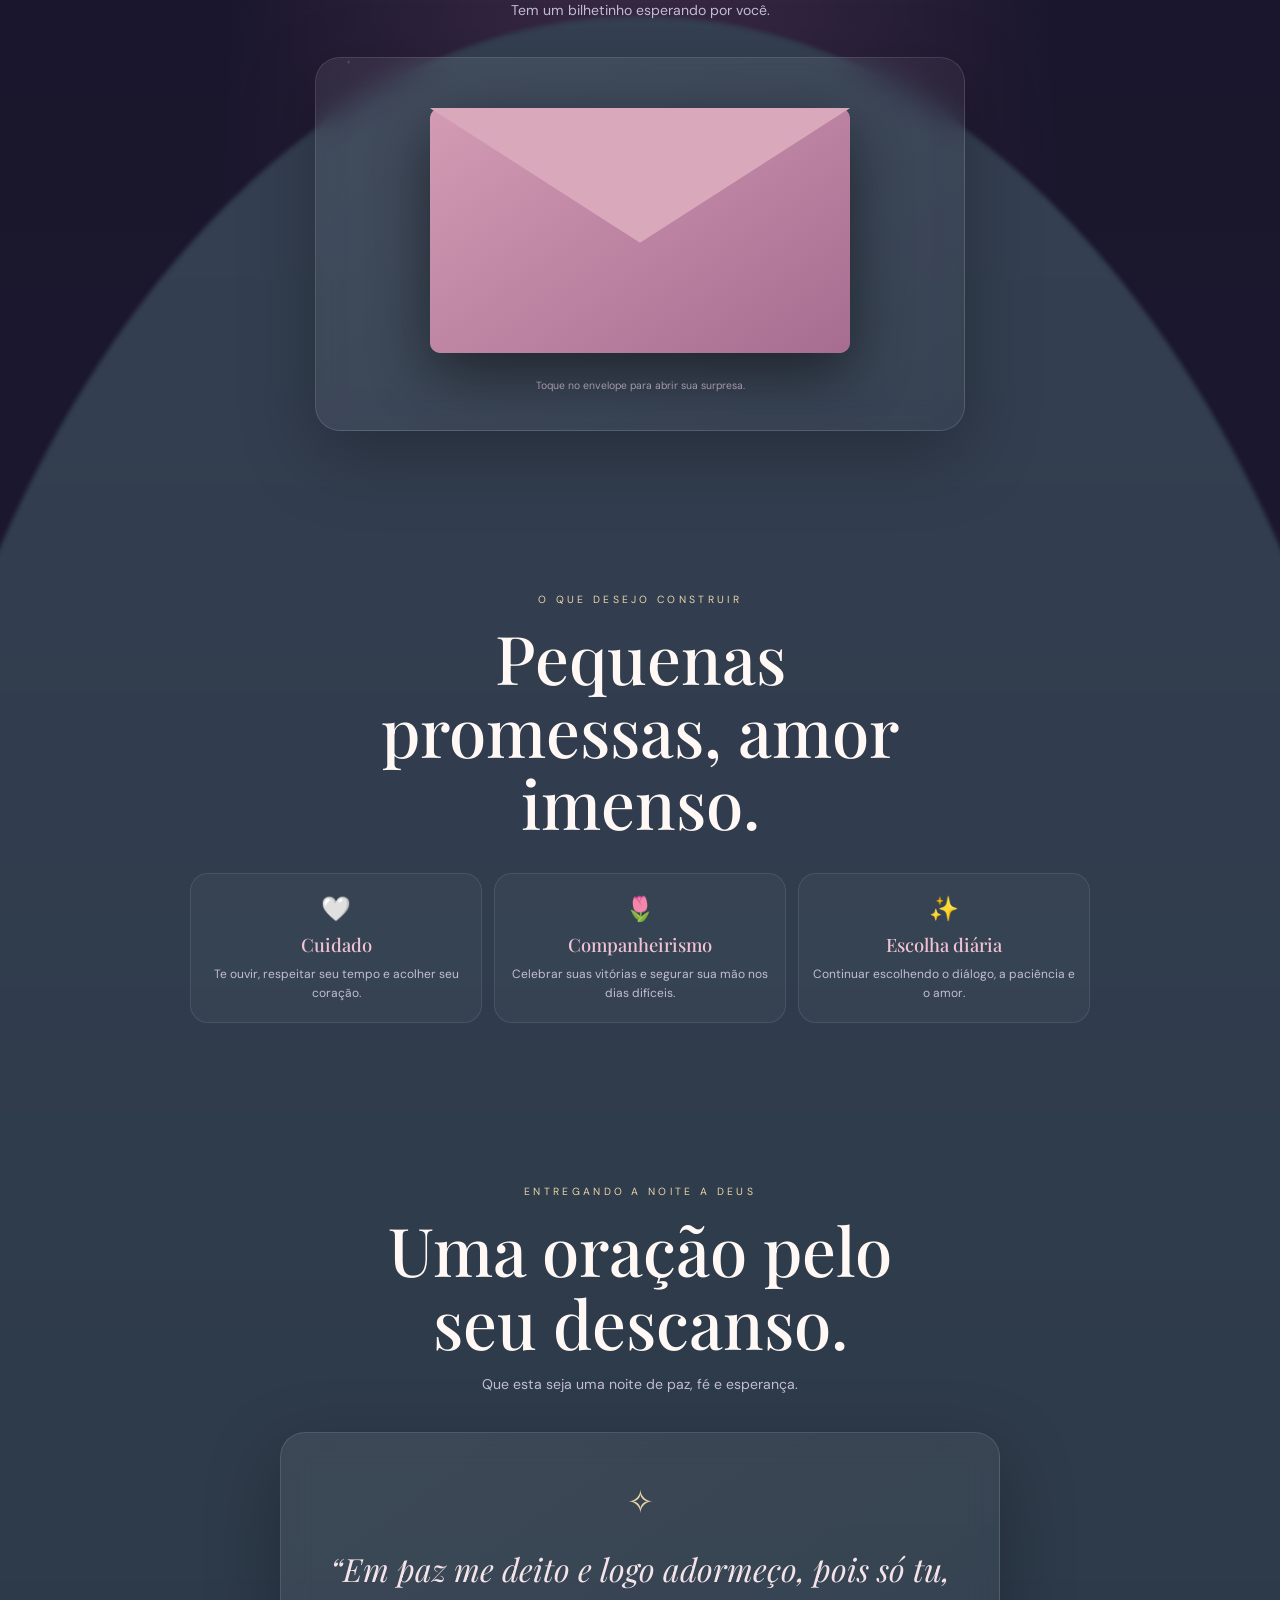
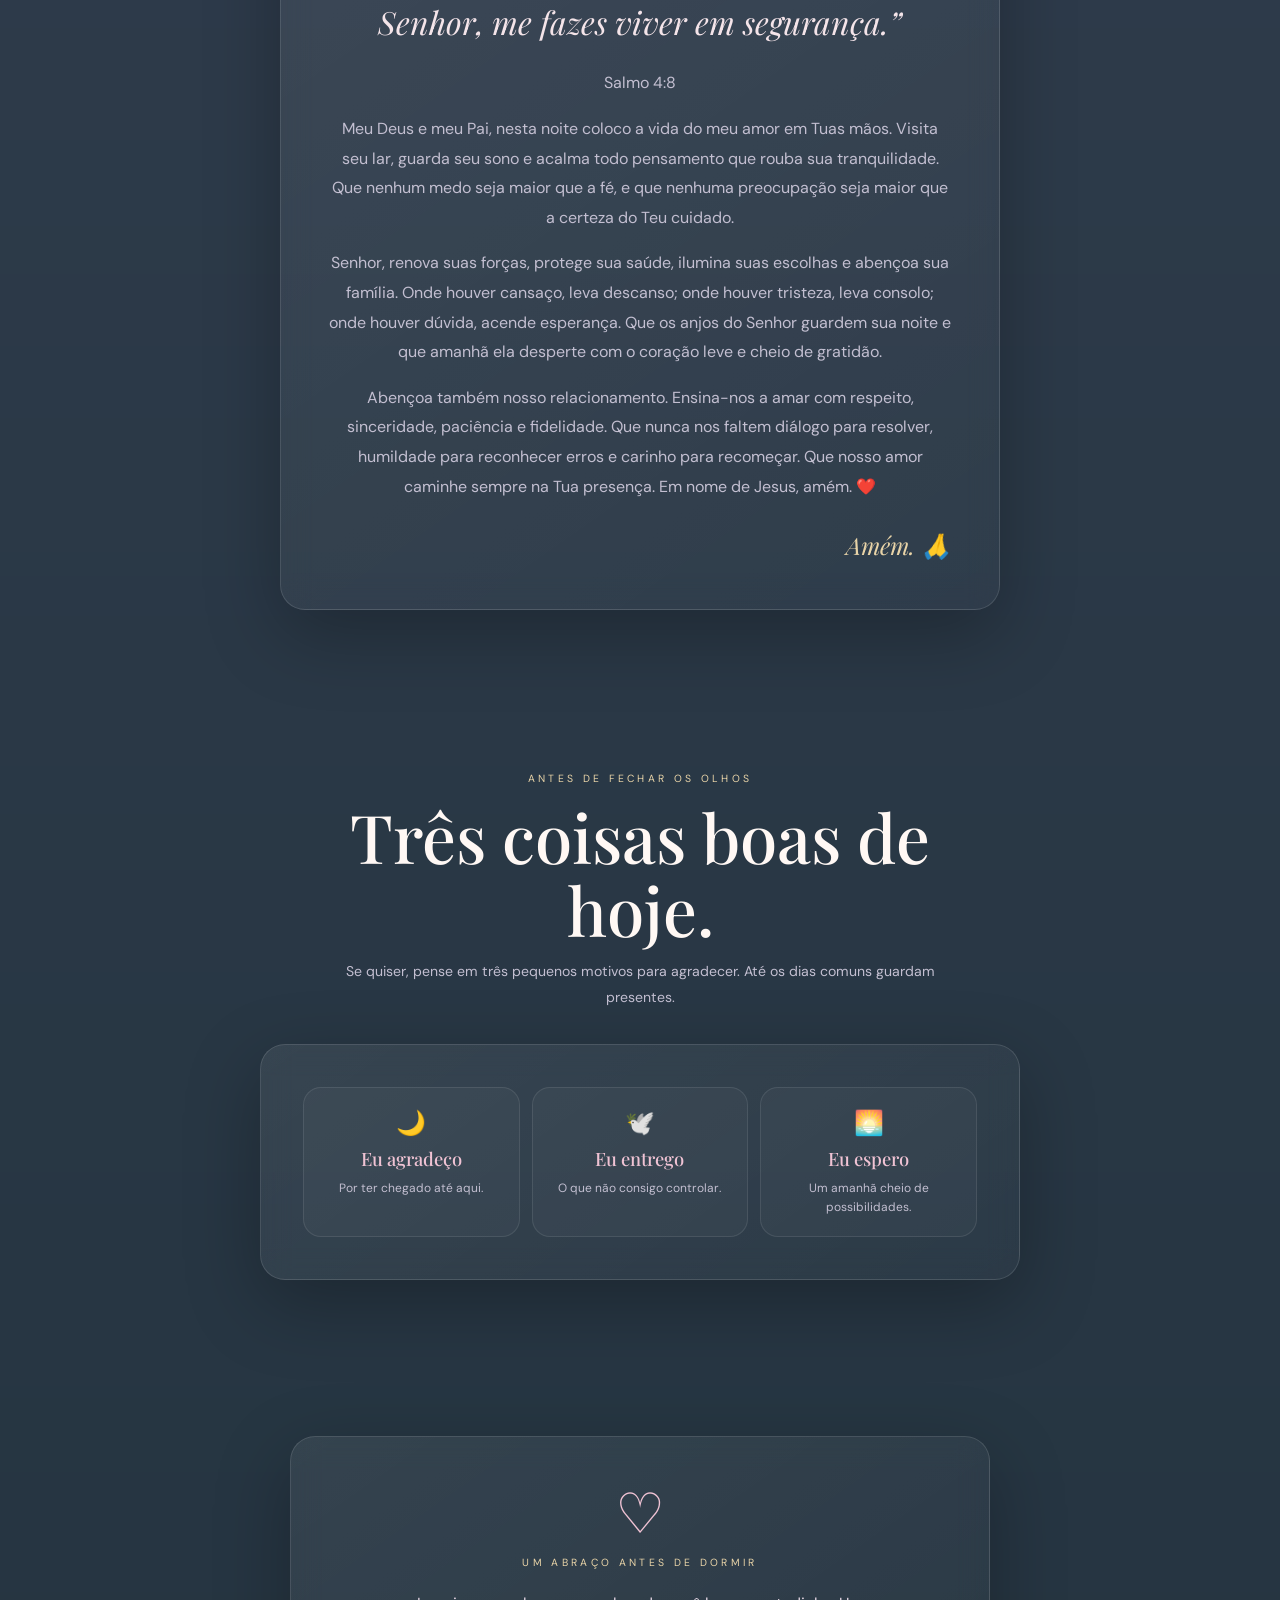
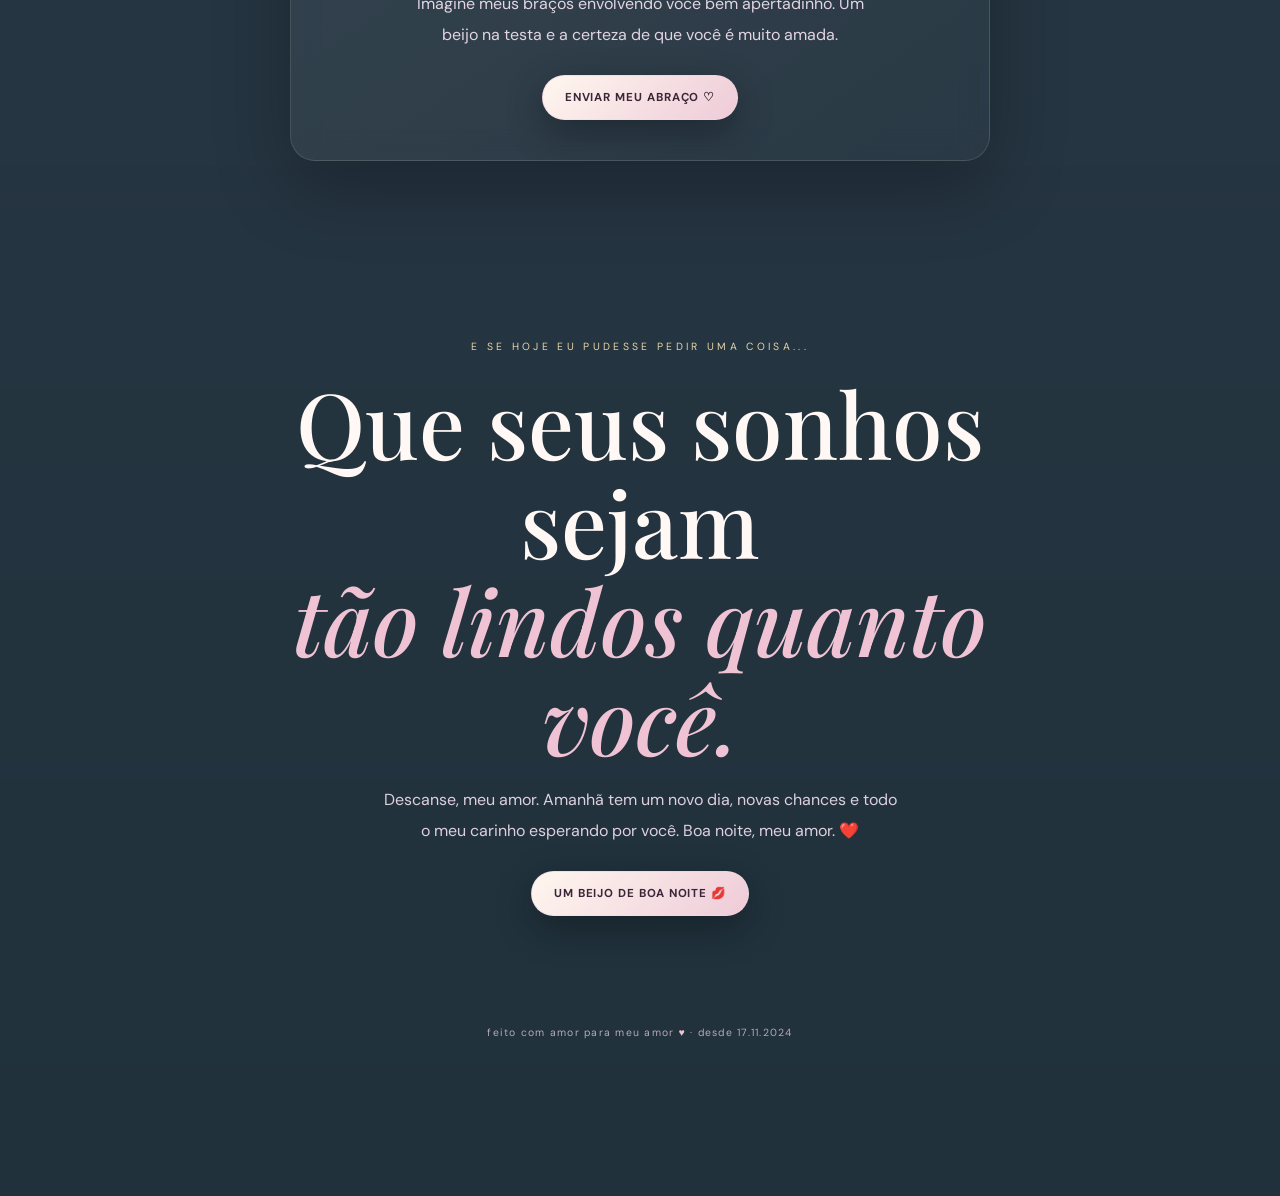
==== commit 7306ef3f: "feat: transformar boa noite em experiencia romantica imersiva 3D" ====
--- a/boa-noite.html
+++ b/boa-noite.html
@@ -2,11 +2,11 @@
 <html lang="pt-BR">
 <head>
 <meta charset="utf-8"><meta name="viewport" content="width=device-width,initial-scale=1,viewport-fit=cover">
-<meta name="theme-color" content="#100f20"><meta name="description" content="Uma noite tranquila, uma oração e todo o meu amor para Andressa.">
+<meta name="theme-color" content="#100f20"><meta name="description" content="Uma experiência romântica de boa noite, música, poesia e oração.">
 <link rel="manifest" href="./manifest.json"><link rel="icon" href="./icon.svg" type="image/svg+xml">
 <link rel="preconnect" href="https://fonts.googleapis.com"><link rel="preconnect" href="https://fonts.gstatic.com" crossorigin>
 <link href="https://fonts.googleapis.com/css2?family=DM+Sans:wght@400;500;600;700&family=Playfair+Display:ital,wght@0,500;0,600;1,500;1,600&display=swap" rel="stylesheet">
-<title>Boa noite, meu amor — Andressa ♡</title>
+<title>Boa noite, meu amor ♡</title>
 <style>
 :root{color-scheme:dark;--bg:#100f20;--panel:#1a1930;--pink:#f0c3d4;--gold:#e9d4a8;--muted:#c3bfd1;--line:#ffffff20;--serif:"Playfair Display",Georgia,serif;--sans:"DM Sans",Arial,sans-serif}
 *{box-sizing:border-box}html{scroll-behavior:smooth}body{margin:0;background:var(--bg);color:#fff8f4;font-family:var(--sans);overflow-x:hidden}button{font:inherit}.sky{position:fixed;inset:0;z-index:-2;overflow:hidden;background:radial-gradient(ellipse at 50% 85%,#45304e 0%,transparent 48%),linear-gradient(180deg,#0b1022,#19162c 62%,#282039)}.sky:after{content:"";position:absolute;inset:65% -10% -15%;background:linear-gradient(#354052,#172b32);border-radius:50% 50% 0 0/20% 20% 0 0;filter:blur(2px)}.stars{position:absolute;inset:0}.star{position:absolute;width:2px;height:2px;border-radius:50%;background:#fff4db;box-shadow:0 0 9px #fff4db;animation:twinkle var(--speed) ease-in-out infinite alternate}.shooting{position:absolute;width:100px;height:1px;background:linear-gradient(90deg,#fff,transparent);transform:rotate(-32deg);opacity:0;animation:shoot 8s linear infinite}.shooting:nth-child(2){top:20%;left:75%;animation-delay:3s}.shooting:nth-child(3){top:42%;left:18%;animation-delay:6s}.moon{position:absolute;right:12%;top:12%;width:clamp(72px,12vw,118px);aspect-ratio:1;border-radius:50%;background:radial-gradient(circle at 32% 28%,#fff9e9,#e8d8c7 58%,#b8a6b9);box-shadow:0 0 45px #f8e7d477,0 0 130px #f4d9e233;cursor:pointer;transition:transform .7s}.moon:hover{transform:scale(1.06) rotate(8deg)}.moon:before,.moon:after{content:"";position:absolute;border-radius:50%;background:#d0c0b7;opacity:.25}.moon:before{width:18%;height:18%;left:25%;top:32%}.moon:after{width:12%;height:12%;right:25%;bottom:25%}
@@ -23,20 +23,69 @@
 @keyframes twinkle{to{opacity:.15;transform:scale(.55)}}@keyframes shoot{0%,72%{opacity:0;transform:translate(0,0) rotate(-32deg)}75%{opacity:1}88%{opacity:0;transform:translate(-180px,110px) rotate(-32deg)}100%{opacity:0}}@keyframes breathe{0%,100%{transform:scale(.82);opacity:.5}50%{transform:scale(1.16);opacity:1}}@keyframes bob{50%{transform:translateY(5px)}}@keyframes pulse{0%,100%{transform:scale(1)}15%{transform:scale(1.14)}30%{transform:scale(1)}}@keyframes fall{to{transform:translate(var(--drift),105vh) rotate(480deg);opacity:0}}
 @media(max-width:600px){header{padding:16px}.brand{font-size:.55rem}.hero{min-height:90svh}.moon{right:8%;top:13%}section{padding:62px 0}.letter p{font-size:1rem}.orb{width:132px;height:132px}}
 @media(prefers-reduced-motion:reduce){*,*:before,*:after{animation-duration:.01ms!important;animation-iteration-count:1!important;scroll-behavior:auto!important;transition-duration:.01ms!important}}
+
+/* Edição especial: experiência imersiva 3D */
+html{scroll-padding-top:78px}body{perspective:1200px}.sky{transform:translateZ(-1px) scale(1.02)}
+header{position:sticky;top:0;background:linear-gradient(#101020e8,#10102088);backdrop-filter:blur(14px);border-bottom:1px solid #ffffff0c}
+nav.night-nav{display:flex;gap:16px;align-items:center}nav.night-nav a{font-size:.65rem;letter-spacing:.08em;text-decoration:none;color:#e8dce9;opacity:.8}nav.night-nav a:hover{opacity:1;color:var(--gold)}
+.hero{min-height:88svh;position:relative;isolation:isolate}.hero-inner{position:relative;z-index:1}
+.hero h1{filter:drop-shadow(0 20px 35px #080713)}.hero-inner:before{content:"";position:absolute;z-index:-1;width:min(75vw,520px);aspect-ratio:1;left:50%;top:50%;transform:translate(-50%,-48%);border-radius:50%;background:radial-gradient(circle,#e6a9c51c,transparent 68%);filter:blur(5px)}
+.music-card,.poem-card,.promise-card,.universe-card{max-width:760px;margin:auto;padding:clamp(24px,5vw,42px)}
+.music-stage{display:grid;grid-template-columns:140px 1fr;gap:24px;align-items:center;text-align:left}.vinyl{width:140px;aspect-ratio:1;border-radius:50%;background:repeating-radial-gradient(circle at center,#171522 0 3px,#272337 4px 6px,#11101b 7px 9px);display:grid;place-items:center;box-shadow:0 15px 40px #0008;animation:spin 8s linear infinite paused;position:relative}.vinyl.playing{animation-play-state:running}.vinyl:before{content:"";width:42%;aspect-ratio:1;border-radius:50%;background:radial-gradient(circle,#f7d9e1,#a75c7a 65%,#4b2947);border:5px solid #171522}.vinyl:after{content:"";position:absolute;width:8px;aspect-ratio:1;border-radius:50%;background:#171522}
+.music-meta h3{font:500 1.8rem var(--serif);margin:0 0 8px}.music-meta p{color:var(--muted);line-height:1.7;font-size:.84rem}.music-actions{display:flex;flex-wrap:wrap;gap:10px;margin-top:16px}.music-frame{width:100%;aspect-ratio:16/9;border:0;border-radius:16px;margin-top:22px;background:#080812}.music-note{font-size:.72rem;color:#bdb0c5;line-height:1.6;margin-top:12px}
+.heart-stage{height:300px;display:grid;place-items:center;perspective:900px;overflow:hidden;position:relative}.heart-3d{font-size:clamp(100px,24vw,180px);line-height:1;transform-style:preserve-3d;filter:drop-shadow(0 20px 25px #f28ab477);animation:heartFloat 4s ease-in-out infinite;cursor:pointer;user-select:none;text-shadow:1px 1px #f7b3cc,3px 3px #dc83a6,5px 5px #b75b85,7px 7px #7b3e69,0 0 55px #ff8ebd88;transition:transform .2s}.heart-3d:active{transform:rotateY(25deg) scale(1.2)}
+.heart-ring{position:absolute;width:230px;height:230px;border:1px solid #f0c3d455;border-radius:50%;transform:rotateX(70deg);box-shadow:0 0 35px #eeb6d322}.heart-ring.r2{width:280px;height:280px;transform:rotateX(70deg) rotateZ(55deg);border-color:#e9d4a833}
+.poem-card{background:linear-gradient(145deg,#f9edf0,#ead5e1);color:#51364a;text-align:center;position:relative;overflow:hidden}.poem-card:after{content:"✧";position:absolute;font-size:9rem;right:15px;bottom:-42px;color:#d5a6bc44}.poem-card h3{font:500 2.1rem var(--serif);margin:14px 0;color:#71455f}.poem-card p{font:italic clamp(1.05rem,2.8vw,1.35rem)/2 var(--serif);white-space:pre-line;color:#664b5d;position:relative;z-index:1}.poem-card .poem-sign{font:italic 1.2rem var(--serif);color:#9a6380;margin-top:22px}
+.constellation{height:250px;position:relative;overflow:hidden;border-radius:20px;background:radial-gradient(ellipse at 50% 100%,#6a416a66,transparent 60%),#111326}.constellation button{position:absolute;width:13px;height:13px;border:0;border-radius:50%;background:#fff4d4;box-shadow:0 0 8px 3px #fff2bd99;cursor:pointer;transition:.25s}.constellation button:hover{transform:scale(1.8)}.constellation button:after{content:"";position:absolute;inset:-10px;border:1px solid #fff3c544;border-radius:50%}.constellation .c1{left:18%;top:30%}.constellation .c2{left:42%;top:17%}.constellation .c3{left:67%;top:35%}.constellation .c4{left:31%;top:69%}.constellation .c5{left:78%;top:72%}.constellation .c6{left:54%;top:57%}.constellation svg{position:absolute;inset:0;width:100%;height:100%;pointer-events:none}.constellation line{stroke:#f2d9aa88;stroke-width:1;stroke-dasharray:3 6}
+.star-message{min-height:54px;text-align:center;color:#f2d9aa;font:italic 1.05rem var(--serif);padding:17px 5px}
+.envelope-wrap{max-width:650px;margin:auto;text-align:center}.envelope{width:min(100%,420px);height:245px;margin:25px auto;position:relative;perspective:1000px;cursor:pointer;filter:drop-shadow(0 22px 30px #0007)}.envelope-back{position:absolute;inset:0;background:#b77b98;border-radius:12px}.envelope-paper{position:absolute;left:8%;right:8%;bottom:12px;height:84%;background:#fff5ee;color:#68465a;border-radius:5px;padding:22px 18px;font:italic 1.2rem/1.7 var(--serif);transition:transform .8s;display:grid;place-items:center}.envelope-flap{position:absolute;inset:0;background:#d9a8bb;clip-path:polygon(0 0,100% 0,50% 62%);transform-origin:top;transition:transform .8s;z-index:2}.envelope-front{position:absolute;inset:0;background:linear-gradient(145deg,#d49bb4,#a66d91);clip-path:polygon(0 0,50% 55%,100% 0,100% 100%,0 100%);z-index:3;border-radius:10px}.envelope.open .envelope-flap{transform:rotateX(180deg);z-index:0}.envelope.open .envelope-paper{transform:translateY(-92px)}
+.promise-grid{display:grid;grid-template-columns:repeat(3,1fr);gap:12px}.promise{padding:19px 13px;text-align:center;border:1px solid #ffffff18;border-radius:18px;background:#ffffff08}.promise b{display:block;color:var(--pink);font:500 1.15rem var(--serif);margin:8px}.promise span{font-size:1.5rem}.promise p{font-size:.75rem;line-height:1.6;color:var(--muted);margin:0}
+.action-row{display:flex;justify-content:center;gap:10px;flex-wrap:wrap}.tiny{font-size:.65rem;color:#c4b7ca;line-height:1.6;text-align:center}
+@keyframes spin{to{transform:rotate(360deg)}}@keyframes heartFloat{0%,100%{transform:translateY(5px) rotateY(-12deg) rotateX(7deg)}50%{transform:translateY(-13px) rotateY(12deg) rotateX(-5deg)}}
+@media(max-width:600px){nav.night-nav{gap:9px}nav.night-nav a{font-size:.55rem}.music-stage{grid-template-columns:90px 1fr;gap:15px}.vinyl{width:90px}.heart-stage{height:240px}.promise-grid{grid-template-columns:1fr}.envelope{height:210px}}
+@media(prefers-reduced-motion:reduce){.heart-3d,.vinyl{animation:none!important}}
+
 </style>
 </head>
 <body>
 <div class="sky" aria-hidden="true"><div class="stars" id="stars"></div><i class="shooting"></i><i class="shooting"></i><div class="moon" id="moon" title="Toque na lua para fazer um pedido"></div></div>
-<header><div class="brand">uma noite <b>♡</b> para Andressa</div><a href="./index.html">☀ Bom dia</a></header>
+<header><div class="brand">uma noite <b>♡</b> para meu amor</div><nav class="night-nav"><a href="#musica">MÚSICA</a><a href="#poema">POEMA</a><a href="#oracao">ORAÇÃO</a><a href="./index.html">☀ BOM DIA</a></nav></header>
 <main>
-<section class="hero"><div class="hero-inner"><span class="eyebrow">antes que o dia termine</span><h1>Boa noite,<em>meu amor.</em></h1><p class="intro">Andressa, que a noite abrace você com a mesma ternura com que eu gostaria de te abraçar agora. Deixe as preocupações descansarem. Você merece paz, carinho e sonhos bonitos.</p><button class="primary" id="openLetter">Tenho um carinho para você ♡</button><div class="scroll">uma pausa só nossa<span>⌄</span></div></div></section>
-<section class="reveal" id="carta"><div class="heading"><span class="eyebrow">escrito antes de dormir</span><h2>Uma última lembrança para hoje.</h2><p>Leia devagar, como se cada palavra fosse um abraço meu.</p></div><article class="letter"><div class="eyebrow">para Andressa, com todo meu amor</div><h2>Durma bem, minha vida. ❤️</h2><p>Meu amor, antes de você fechar os olhos, quero que saiba o quanto é especial para mim. Mesmo quando não consigo estar pertinho, meu pensamento encontra um jeito de chegar até você. Queria poder te cobrir, dar um beijo na sua testa e ficar abraçadinho até você pegar no sono.</p><p>Obrigado por fazer parte da minha vida e por dividir comigo essa história que começou em 17 de novembro de 2024. Quero continuar construindo nossos dias com respeito, paciência, cuidado e muito amor. Não precisamos ter todas as respostas hoje; amanhã é mais uma oportunidade de fazer tudo um pouquinho melhor.</p><p>Que Deus acalme seu coração, cuide dos seus sonhos e ilumine o seu caminho. Entregue a Ele o que pesou hoje. Você não precisa carregar o mundo nos ombros. Descanse, minha princesa. Amanhã eu quero ver esse sorriso lindo de novo.</p><p>Se eu pudesse escolher onde estar agora, escolheria ao seu lado. Até lá, recebe todo o meu carinho em forma destas palavras. Boa noite, meu amor. Eu te amo!</p><div class="sign">Seu Alan, que te ama. ♡</div></article></section>
+<section class="hero"><div class="hero-inner"><span class="eyebrow">antes que o dia termine</span><h1>Boa noite,<em>meu amor.</em></h1><p class="intro">meu amor, que a noite abrace você com a mesma ternura com que eu gostaria de te abraçar agora. Deixe as preocupações descansarem. Você merece paz, carinho e sonhos bonitos.</p><button class="primary" id="openLetter">Tenho um carinho para você ♡</button><div class="scroll">uma pausa só nossa<span>⌄</span></div></div></section>
+<section class="reveal" id="carta"><div class="heading"><span class="eyebrow">escrito antes de dormir</span><h2>Uma última lembrança para hoje.</h2><p>Leia devagar, como se cada palavra fosse um abraço meu.</p></div><article class="letter"><div class="eyebrow">para meu amor, com todo meu amor</div><h2>Durma bem, minha vida. ❤️</h2><p>Meu amor, antes de você fechar os olhos, quero que saiba o quanto é especial para mim. Mesmo quando não consigo estar pertinho, meu pensamento encontra um jeito de chegar até você. Queria poder te cobrir, dar um beijo na sua testa e ficar abraçadinho até você pegar no sono.</p><p>Obrigado por fazer parte da minha vida e por dividir comigo essa história que começou em 17 de novembro de 2024. Quero continuar construindo nossos dias com respeito, paciência, cuidado e muito amor. Não precisamos ter todas as respostas hoje; amanhã é mais uma oportunidade de fazer tudo um pouquinho melhor.</p><p>Que Deus acalme seu coração, cuide dos seus sonhos e ilumine o seu caminho. Entregue a Ele o que pesou hoje. Você não precisa carregar o mundo nos ombros. Descanse, minha princesa. Amanhã eu quero ver esse sorriso lindo de novo.</p><p>Se eu pudesse escolher onde estar agora, escolheria ao seu lado. Até lá, recebe todo o meu carinho em forma destas palavras. Boa noite, meu amor. Eu te amo!</p><div class="sign">Seu Alan, que te ama. ♡</div></article></section>
 <section class="reveal"><div class="heading"><span class="eyebrow">respira comigo</span><h2>Deixe o coração desacelerar.</h2><p>Uma pausa curtinha para soltar o peso do dia e encontrar tranquilidade.</p></div><div class="breathe glass"><div class="orb" id="breathOrb"><span id="breathText">Paz</span></div><p id="breathInstruction">Quando estiver pronta, comece um ciclo tranquilo de respiração.</p><button class="secondary" id="breathBtn">Começar momento de paz</button><div class="breathe-status" id="breathStatus" aria-live="polite">Sem pressa. Este momento é seu.</div></div></section>
-<section class="reveal"><div class="heading"><span class="eyebrow">uma oração por você</span><h2>Que Deus guarde seu descanso.</h2></div><div class="prayer glass"><div class="symbol">✧</div><blockquote>“Em paz me deito e logo adormeço, pois só tu, Senhor, me fazes viver em segurança.”</blockquote><p>Salmo 4:8</p><p>Senhor, cuida da Andressa nesta noite. Afasta a ansiedade, renova suas forças e enche seu coração de serenidade. Que ela acorde amanhã com saúde, esperança e motivos para sorrir. Amém. ❤️</p></div></section>
+<section class="reveal"><div class="heading"><span class="eyebrow">uma oração por você</span><h2>Que Deus guarde seu descanso.</h2></div><div class="prayer glass"><div class="symbol">✧</div><blockquote>“Em paz me deito e logo adormeço, pois só tu, Senhor, me fazes viver em segurança.”</blockquote><p>Salmo 4:8</p><p>Senhor, cuida da meu amor nesta noite. Afasta a ansiedade, renova suas forças e enche seu coração de serenidade. Que ela acorde amanhã com saúde, esperança e motivos para sorrir. Amém. ❤️</p></div></section>
+
+<section class="reveal" id="musica"><div class="heading"><span class="eyebrow">nossa trilha sonora</span><h2>Uma música para embalar seus sonhos.</h2><p>Coloque o coração em modo descanso. Preparei uma canção romântica para acompanhar esta noite.</p></div><div class="music-card glass"><div class="music-stage"><div class="vinyl" id="vinyl"></div><div class="music-meta"><span class="eyebrow">para ouvir pensando em nós</span><h3>Perfect</h3><p>Ed Sheeran · Uma canção romântica para deixar tocando enquanto você descansa.</p><div class="music-actions"><button class="primary" id="playMusic">▶ Tocar nossa música</button><button class="secondary" id="stopMusic">Pausar</button></div></div></div><div id="musicFrameWrap"></div><p class="music-note">A música é reproduzida pelo YouTube. O navegador pode exigir que você toque no botão para liberar o áudio. Se o vídeo não carregar, use <a href="https://www.youtube.com/watch?v=2Vv-BfVoq4g" target="_blank" rel="noopener" style="color:#f0c3d4">abrir a música no YouTube</a>.</p></div></section>
+<section class="reveal"><div class="heading"><span class="eyebrow">um sentimento em três dimensões</span><h2>Meu coração tem seu nome.</h2><p>Um pequeno universo girando em torno de uma certeza: meu carinho por você.</p></div><div class="glass"><div class="heart-stage"><div class="heart-ring"></div><div class="heart-ring r2"></div><div class="heart-3d" id="heart3d" role="button" tabindex="0" aria-label="Toque no coração para espalhar carinho">💗</div></div><p class="tiny">Toque no coração para espalhar carinho pelo céu.</p></div></section>
+<section class="reveal" id="poema"><div class="heading"><span class="eyebrow">escrito só para você</span><h2>Um poema de boa noite.</h2></div><article class="poem-card glass"><span class="eyebrow">quando a noite encontra o amor</span><h3>Até nos meus sonhos</h3><p>Quando a noite veste o céu de luar,
+meu pensamento vai te encontrar.
+Entre estrelas, silêncio e imensidão,
+é você quem mora no meu coração.
+
+Que a brisa te cubra com delicadeza,
+que Deus te envolva com Sua beleza.
+E quando seus olhos enfim se fecharem,
+que os sonhos mais lindos venham te abraçar.
+
+Se a distância aparecer no caminho,
+meu carinho encontra o seu, bem mansinho.
+Pois mesmo longe, em qualquer lugar,
+é com você que eu quero sonhar.
+
+Durma tranquila, meu bem, meu amor,
+que a noite te guarde com todo o seu fulgor.
+E quando o sol vier te despertar,
+meu amor por você vai continuar.</p><div class="poem-sign">Com amor, sempre. ♡</div></article></section>
+<section class="reveal"><div class="heading"><span class="eyebrow">um céu de desejos bons</span><h2>Escolha uma estrela.</h2><p>Toque em cada pontinho e descubra um desejo que faço para você.</p></div><div class="universe-card glass"><div class="constellation"><svg viewBox="0 0 600 250" preserveAspectRatio="none"><line x1="108" y1="75" x2="252" y2="42"/><line x1="252" y1="42" x2="402" y2="88"/><line x1="108" y1="75" x2="186" y2="172"/><line x1="186" y1="172" x2="324" y2="142"/><line x1="324" y1="142" x2="468" y2="180"/><line x1="402" y1="88" x2="324" y2="142"/></svg><button class="c1" data-wish="Que Deus proteja cada passo seu. ✨" aria-label="Estrela um"></button><button class="c2" data-wish="Que nunca faltem motivos para sorrir. 🌷" aria-label="Estrela dois"></button><button class="c3" data-wish="Que seu coração encontre sempre paz. 🤍" aria-label="Estrela três"></button><button class="c4" data-wish="Que seus sonhos encontrem caminhos para acontecer. 🌙" aria-label="Estrela quatro"></button><button class="c5" data-wish="Que você se lembre todos os dias do quanto é amada. 💗" aria-label="Estrela cinco"></button><button class="c6" data-wish="Que amanhã seja mais leve, bonito e cheio de esperança. ✨" aria-label="Estrela seis"></button></div><div class="star-message" id="starMessage" aria-live="polite">Uma constelação inteira de coisas boas espera por você.</div></div></section>
+<section class="reveal"><div class="heading"><span class="eyebrow">uma surpresa guardada</span><h2>Abra quando quiser um abraço.</h2><p>Tem um bilhetinho esperando por você.</p></div><div class="envelope-wrap glass" style="padding:25px"><div class="envelope" id="envelope" role="button" tabindex="0" aria-label="Abrir carta surpresa"><div class="envelope-back"></div><div class="envelope-paper">Se eu pudesse escolher meu lugar favorito no mundo, seria pertinho de você. ❤️</div><div class="envelope-flap"></div><div class="envelope-front"></div></div><p class="tiny" id="envelopeHint">Toque no envelope para abrir sua surpresa.</p></div></section>
+<section class="reveal"><div class="heading"><span class="eyebrow">o que desejo construir</span><h2>Pequenas promessas, amor imenso.</h2></div><div class="promise-grid"><div class="promise"><span>🤍</span><b>Cuidado</b><p>Te ouvir, respeitar seu tempo e acolher seu coração.</p></div><div class="promise"><span>🌷</span><b>Companheirismo</b><p>Celebrar suas vitórias e segurar sua mão nos dias difíceis.</p></div><div class="promise"><span>✨</span><b>Escolha diária</b><p>Continuar escolhendo o diálogo, a paciência e o amor.</p></div></div></section>
+<section class="reveal" id="oracao"><div class="heading"><span class="eyebrow">entregando a noite a Deus</span><h2>Uma oração pelo seu descanso.</h2><p>Que esta seja uma noite de paz, fé e esperança.</p></div><div class="prayer glass"><div class="symbol">✧</div><blockquote>“Em paz me deito e logo adormeço, pois só tu, Senhor, me fazes viver em segurança.”</blockquote><p>Salmo 4:8</p><p>Meu Deus e meu Pai, nesta noite coloco a vida do meu amor em Tuas mãos. Visita seu lar, guarda seu sono e acalma todo pensamento que rouba sua tranquilidade. Que nenhum medo seja maior que a fé, e que nenhuma preocupação seja maior que a certeza do Teu cuidado.</p><p>Senhor, renova suas forças, protege sua saúde, ilumina suas escolhas e abençoa sua família. Onde houver cansaço, leva descanso; onde houver tristeza, leva consolo; onde houver dúvida, acende esperança. Que os anjos do Senhor guardem sua noite e que amanhã ela desperte com o coração leve e cheio de gratidão.</p><p>Abençoa também nosso relacionamento. Ensina-nos a amar com respeito, sinceridade, paciência e fidelidade. Que nunca nos faltem diálogo para resolver, humildade para reconhecer erros e carinho para recomeçar. Que nosso amor caminhe sempre na Tua presença. Em nome de Jesus, amém. ❤️</p><div class="sign" style="color:#e9d4a8">Amém. 🙏</div></div></section>
+<section class="reveal"><div class="heading"><span class="eyebrow">antes de fechar os olhos</span><h2>Três coisas boas de hoje.</h2><p>Se quiser, pense em três pequenos motivos para agradecer. Até os dias comuns guardam presentes.</p></div><div class="promise-card glass"><div class="promise-grid"><div class="promise"><span>🌙</span><b>Eu agradeço</b><p>Por ter chegado até aqui.</p></div><div class="promise"><span>🕊️</span><b>Eu entrego</b><p>O que não consigo controlar.</p></div><div class="promise"><span>🌅</span><b>Eu espero</b><p>Um amanhã cheio de possibilidades.</p></div></div></div></section>
 <section class="reveal"><div class="message glass"><span class="heart">♡</span><span class="eyebrow">um abraço antes de dormir</span><p id="hugText">Imagine meus braços envolvendo você bem apertadinho. Um beijo na testa e a certeza de que você é muito amada.</p><button class="primary" id="hugBtn">Enviar meu abraço ♡</button></div></section>
-<section class="final reveal"><span class="eyebrow">e se hoje eu pudesse pedir uma coisa...</span><h2>Que seus sonhos sejam<br><em>tão lindos quanto você.</em></h2><p>Descanse, meu amor. Amanhã tem um novo dia, novas chances e todo o meu carinho esperando por você. Boa noite, Andressa. ❤️</p><button class="primary" id="kissBtn">Um beijo de boa noite 💋</button></section>
+<section class="final reveal"><span class="eyebrow">e se hoje eu pudesse pedir uma coisa...</span><h2>Que seus sonhos sejam<br><em>tão lindos quanto você.</em></h2><p>Descanse, meu amor. Amanhã tem um novo dia, novas chances e todo o meu carinho esperando por você. Boa noite, meu amor. ❤️</p><button class="primary" id="kissBtn">Um beijo de boa noite 💋</button></section>
 </main>
-<footer>feito com amor para Andressa <span style="color:#f0c3d4">♥</span> · desde 17.11.2024</footer><div class="toast" id="toast" role="status" aria-live="polite"></div>
+<footer>feito com amor para meu amor <span style="color:#f0c3d4">♥</span> · desde 17.11.2024</footer><div class="toast" id="toast" role="status" aria-live="polite"></div>
 <script>
 const reduce=matchMedia("(prefers-reduced-motion: reduce)").matches;
 const stars=document.getElementById("stars");for(let i=0;i<90;i++){const s=document.createElement("i");s.className="star";s.style.left=Math.random()*100+"%";s.style.top=Math.random()*85+"%";s.style.opacity=.2+Math.random()*.75;s.style.setProperty("--speed",(2+Math.random()*5)+"s");stars.appendChild(s)}
@@ -45,11 +94,22 @@
 document.getElementById("openLetter").addEventListener("click",()=>{document.getElementById("carta").scrollIntoView({behavior:reduce?"auto":"smooth"});petals(18)});
 document.getElementById("moon").addEventListener("click",()=>{notify("Que seu pedido encontre o caminho até as estrelas. ✨");petals(28)});
 document.getElementById("hugBtn").addEventListener("click",()=>{document.getElementById("hugText").textContent="Abra os braços por um instante e recebe esse abraço imaginário bem apertado. Um beijo demorado na testa. Eu estou torcendo por você, sempre. Te amo! ❤️";notify("Abraço enviado com todo meu amor. ♡");petals(30)});
-document.getElementById("kissBtn").addEventListener("click",()=>{notify("Um beijo enorme, minha Andressa. Durma com Deus! 💋");petals(45)});
+document.getElementById("kissBtn").addEventListener("click",()=>{notify("Um beijo enorme, meu amor. Durma com Deus! 💋");petals(45)});
 let breathing=false,breathTimer=null,step=0;const phases=[{name:"Inspire",hint:"Puxe o ar suavemente pelo nariz.",duration:4000},{name:"Segure",hint:"Segure o ar sem fazer força.",duration:4000},{name:"Solte",hint:"Solte o ar devagar e relaxe os ombros.",duration:6000}];
 function breathStep(){const p=phases[step%3];document.getElementById("breathText").textContent=p.name;document.getElementById("breathInstruction").textContent=p.hint;document.getElementById("breathStatus").textContent="Seu momento de tranquilidade · ciclo "+(Math.floor(step/3)+1);step++;breathTimer=setTimeout(()=>{if(breathing)breathStep()},p.duration)}
 document.getElementById("breathBtn").addEventListener("click",()=>{breathing=!breathing;const btn=document.getElementById("breathBtn");if(breathing){step=0;btn.textContent="Encerrar momento de paz";breathStep()}else{clearTimeout(breathTimer);btn.textContent="Começar momento de paz";document.getElementById("breathText").textContent="Paz";document.getElementById("breathInstruction").textContent="Muito bem. Leve essa tranquilidade com você.";document.getElementById("breathStatus").textContent="Momento encerrado. Boa noite. ♡"}});
 const observer=new IntersectionObserver(entries=>entries.forEach(e=>{if(e.isIntersecting){e.target.classList.add("visible");observer.unobserve(e.target)}}),{threshold:.12});document.querySelectorAll(".reveal").forEach(el=>observer.observe(el));
+
+const musicWrap=document.getElementById("musicFrameWrap"),vinyl=document.getElementById("vinyl");
+document.getElementById("playMusic").addEventListener("click",()=>{musicWrap.innerHTML='<iframe class="music-frame" title="Perfect — Ed Sheeran" src="https://www.youtube-nocookie.com/embed/2Vv-BfVoq4g?autoplay=1&rel=0" allow="autoplay; encrypted-media; picture-in-picture" allowfullscreen loading="lazy"></iframe>';vinyl.classList.add("playing");notify("Que a música acompanhe seus sonhos. ♡")});
+document.getElementById("stopMusic").addEventListener("click",()=>{musicWrap.innerHTML="";vinyl.classList.remove("playing");notify("Música pausada. Boa noite! 🌙")});
+function heartBurst(){petals(38);notify("Todo esse carinho é seu, meu amor. 💗")}
+const heart=document.getElementById("heart3d");heart.addEventListener("click",heartBurst);heart.addEventListener("keydown",e=>{if(e.key==="Enter"||e.key===" "){e.preventDefault();heartBurst()}});
+document.querySelectorAll("[data-wish]").forEach(b=>b.addEventListener("click",()=>{document.getElementById("starMessage").textContent=b.dataset.wish;petals(9)}));
+const envelope=document.getElementById("envelope");function toggleEnvelope(){envelope.classList.toggle("open");document.getElementById("envelopeHint").textContent=envelope.classList.contains("open")?"Uma mensagem só sua. Guarde esse carinho. ♡":"Toque no envelope para abrir sua surpresa." ;if(envelope.classList.contains("open"))petals(16)}
+envelope.addEventListener("click",toggleEnvelope);envelope.addEventListener("keydown",e=>{if(e.key==="Enter"||e.key===" "){e.preventDefault();toggleEnvelope()}});
+document.querySelectorAll(".glass").forEach(card=>{card.addEventListener("pointermove",e=>{if(reduce||e.pointerType!=="mouse"||card.classList.contains("prayer"))return;const r=card.getBoundingClientRect(),x=(e.clientX-r.left)/r.width-.5,y=(e.clientY-r.top)/r.height-.5;if(r.width>480)card.style.transform="perspective(1000px) rotateX("+(-y*1.7)+"deg) rotateY("+(x*1.7)+"deg) translateY(-2px)"});card.addEventListener("pointerleave",()=>card.style.transform="")});
+
 if("serviceWorker" in navigator && location.protocol.startsWith("http")){window.addEventListener("load",()=>navigator.serviceWorker.register("./sw.js").catch(()=>{}))}
 </script>
 </body></html>
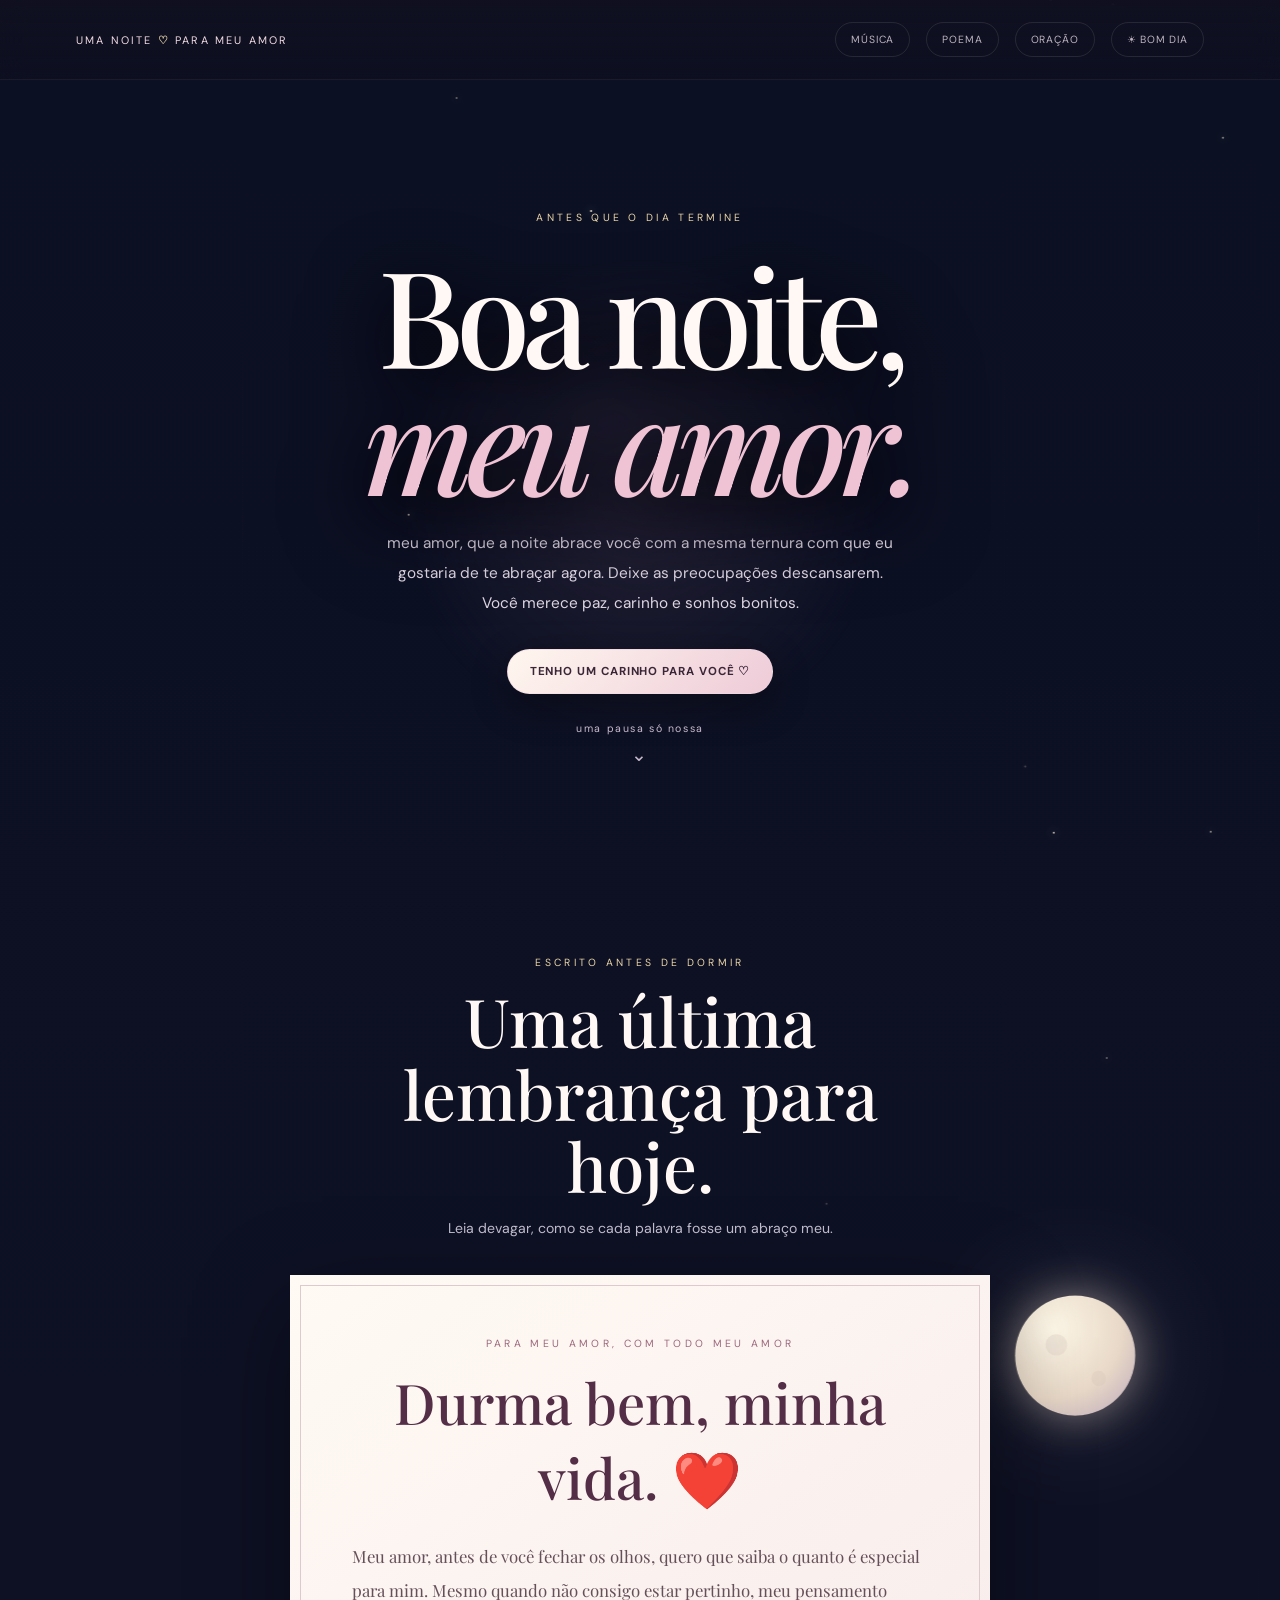
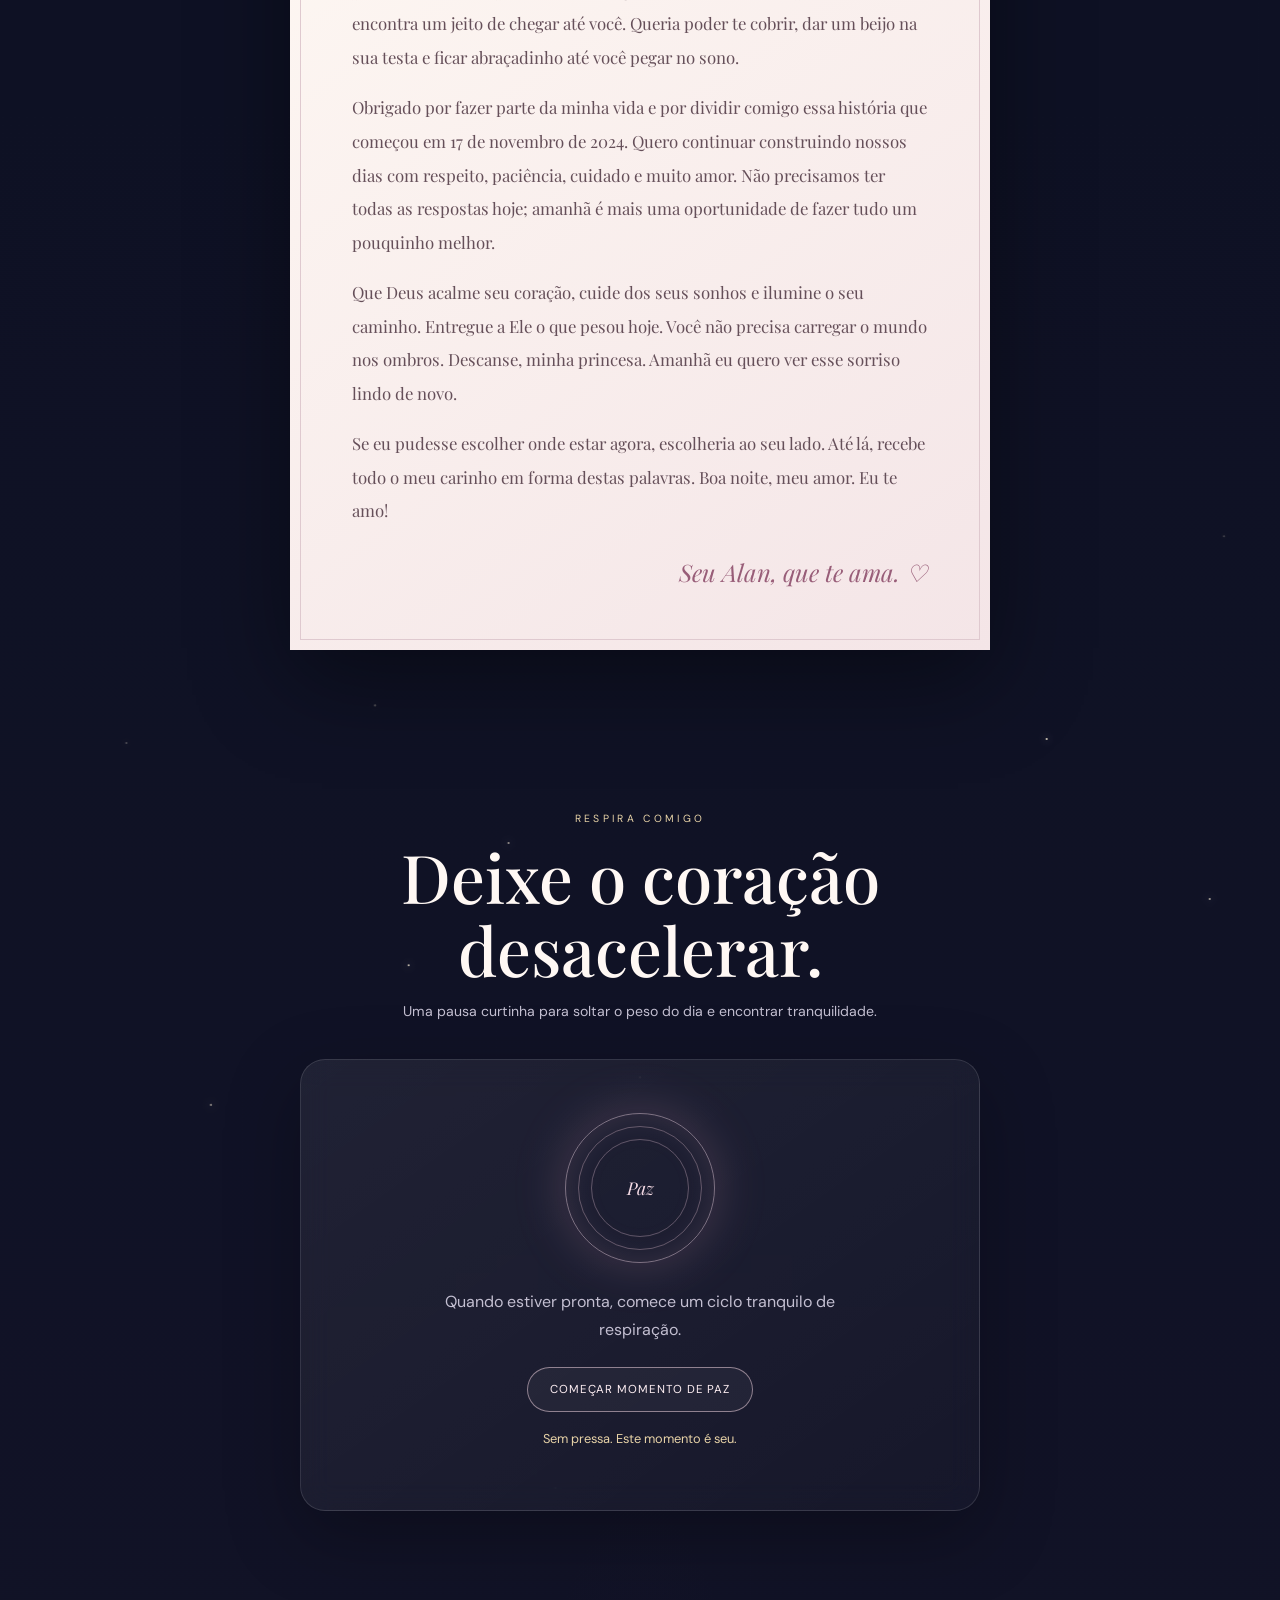
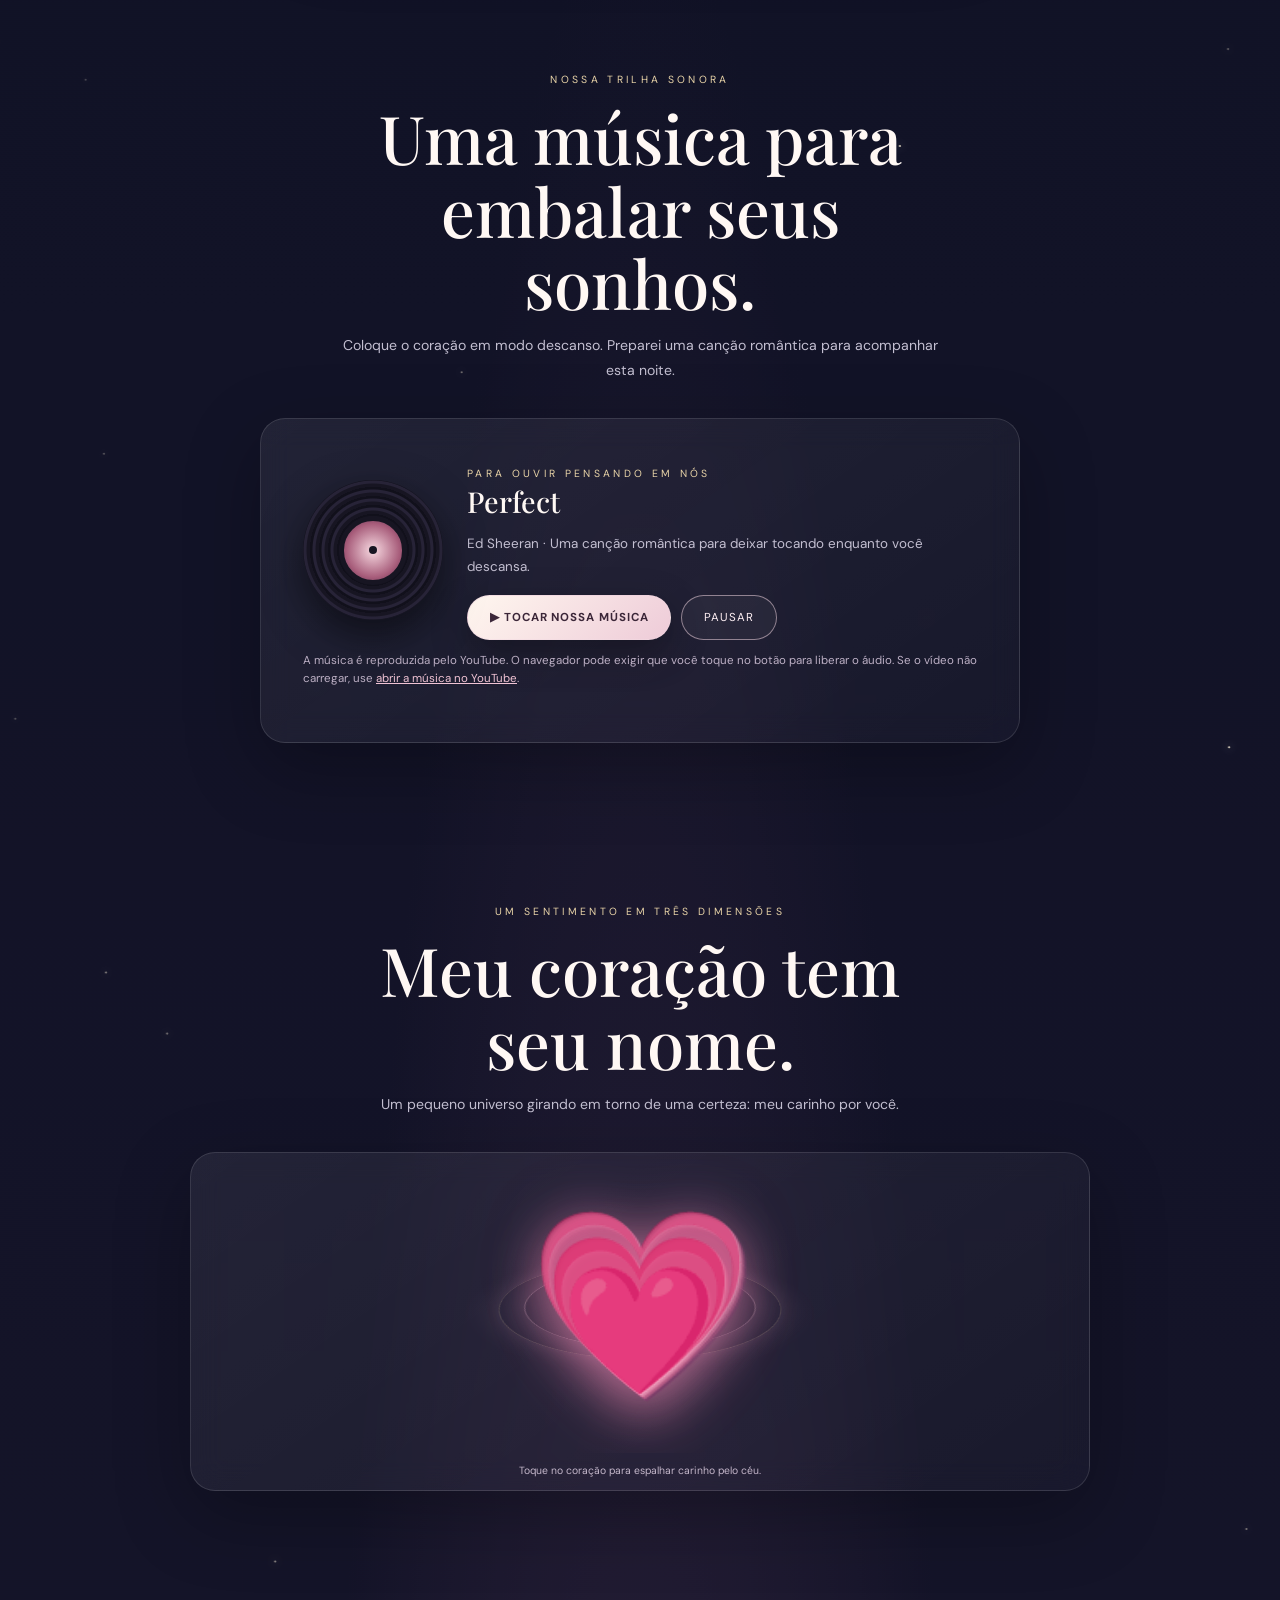
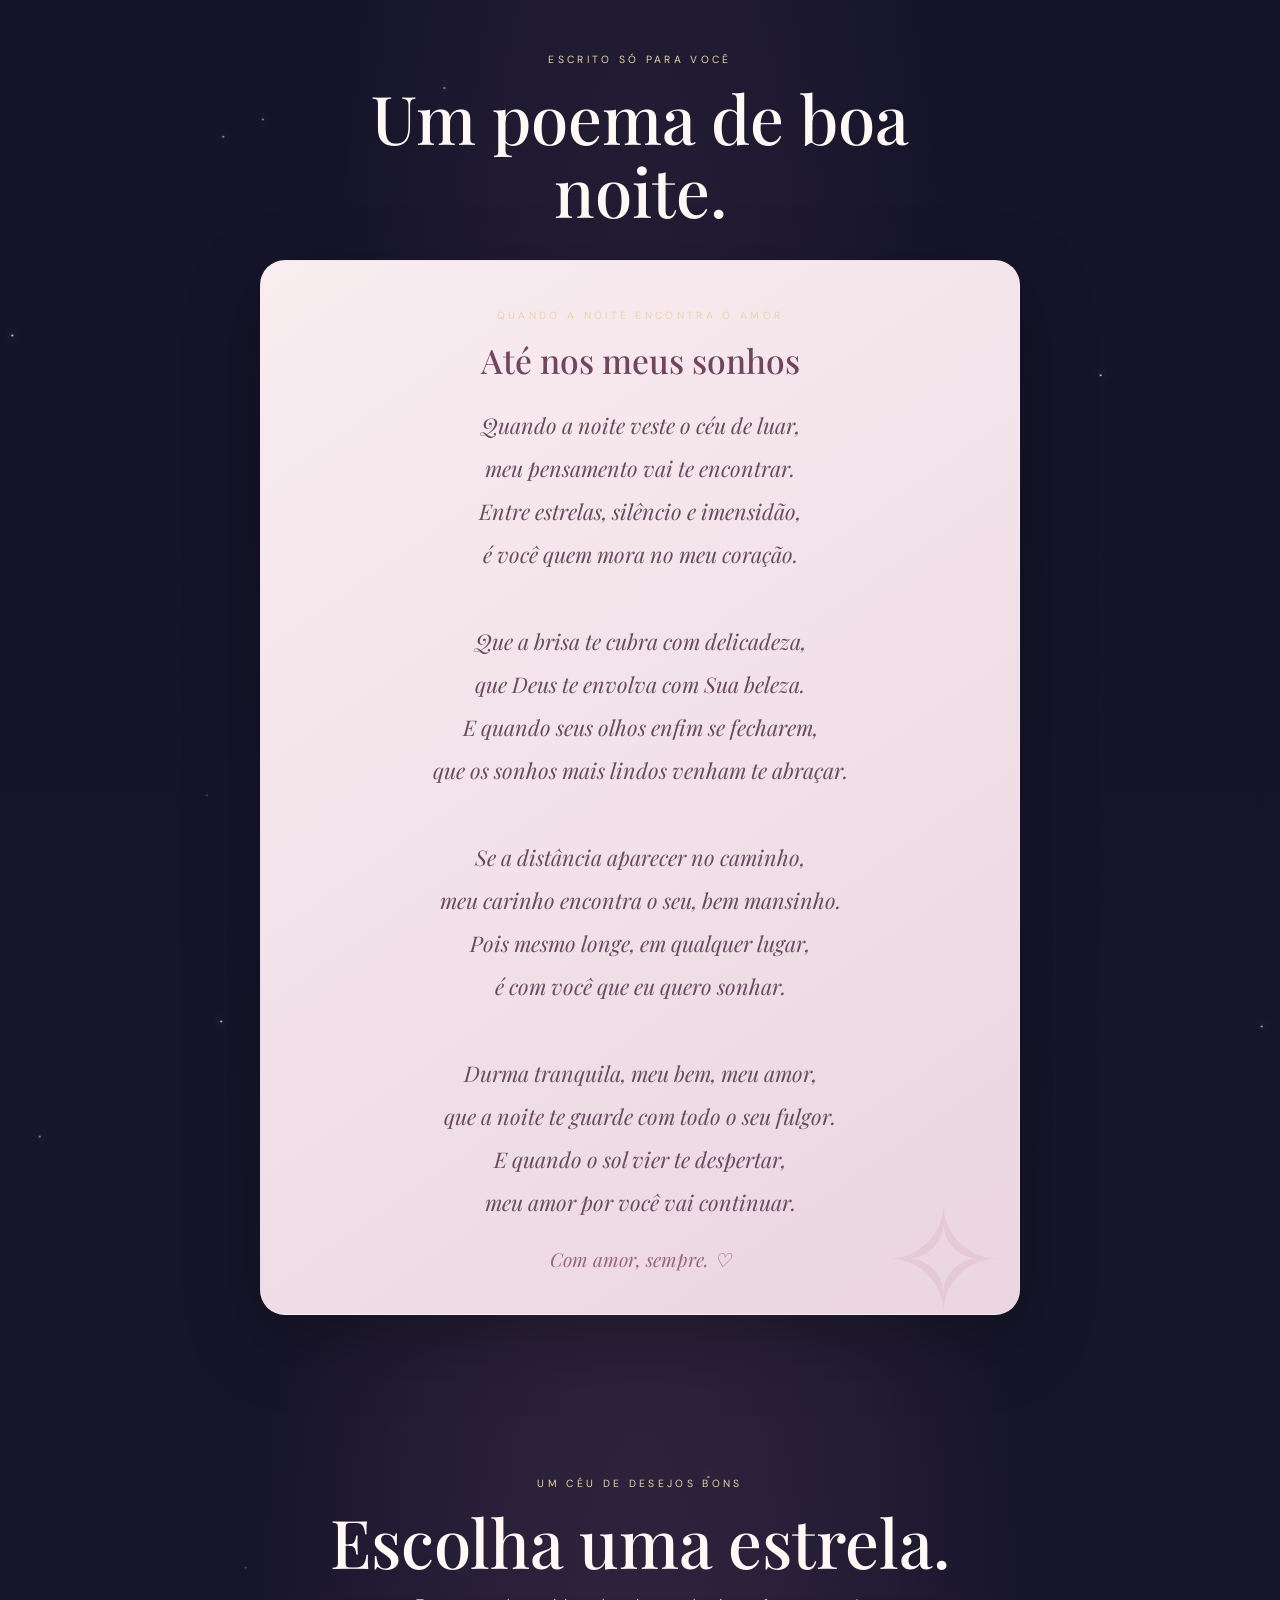
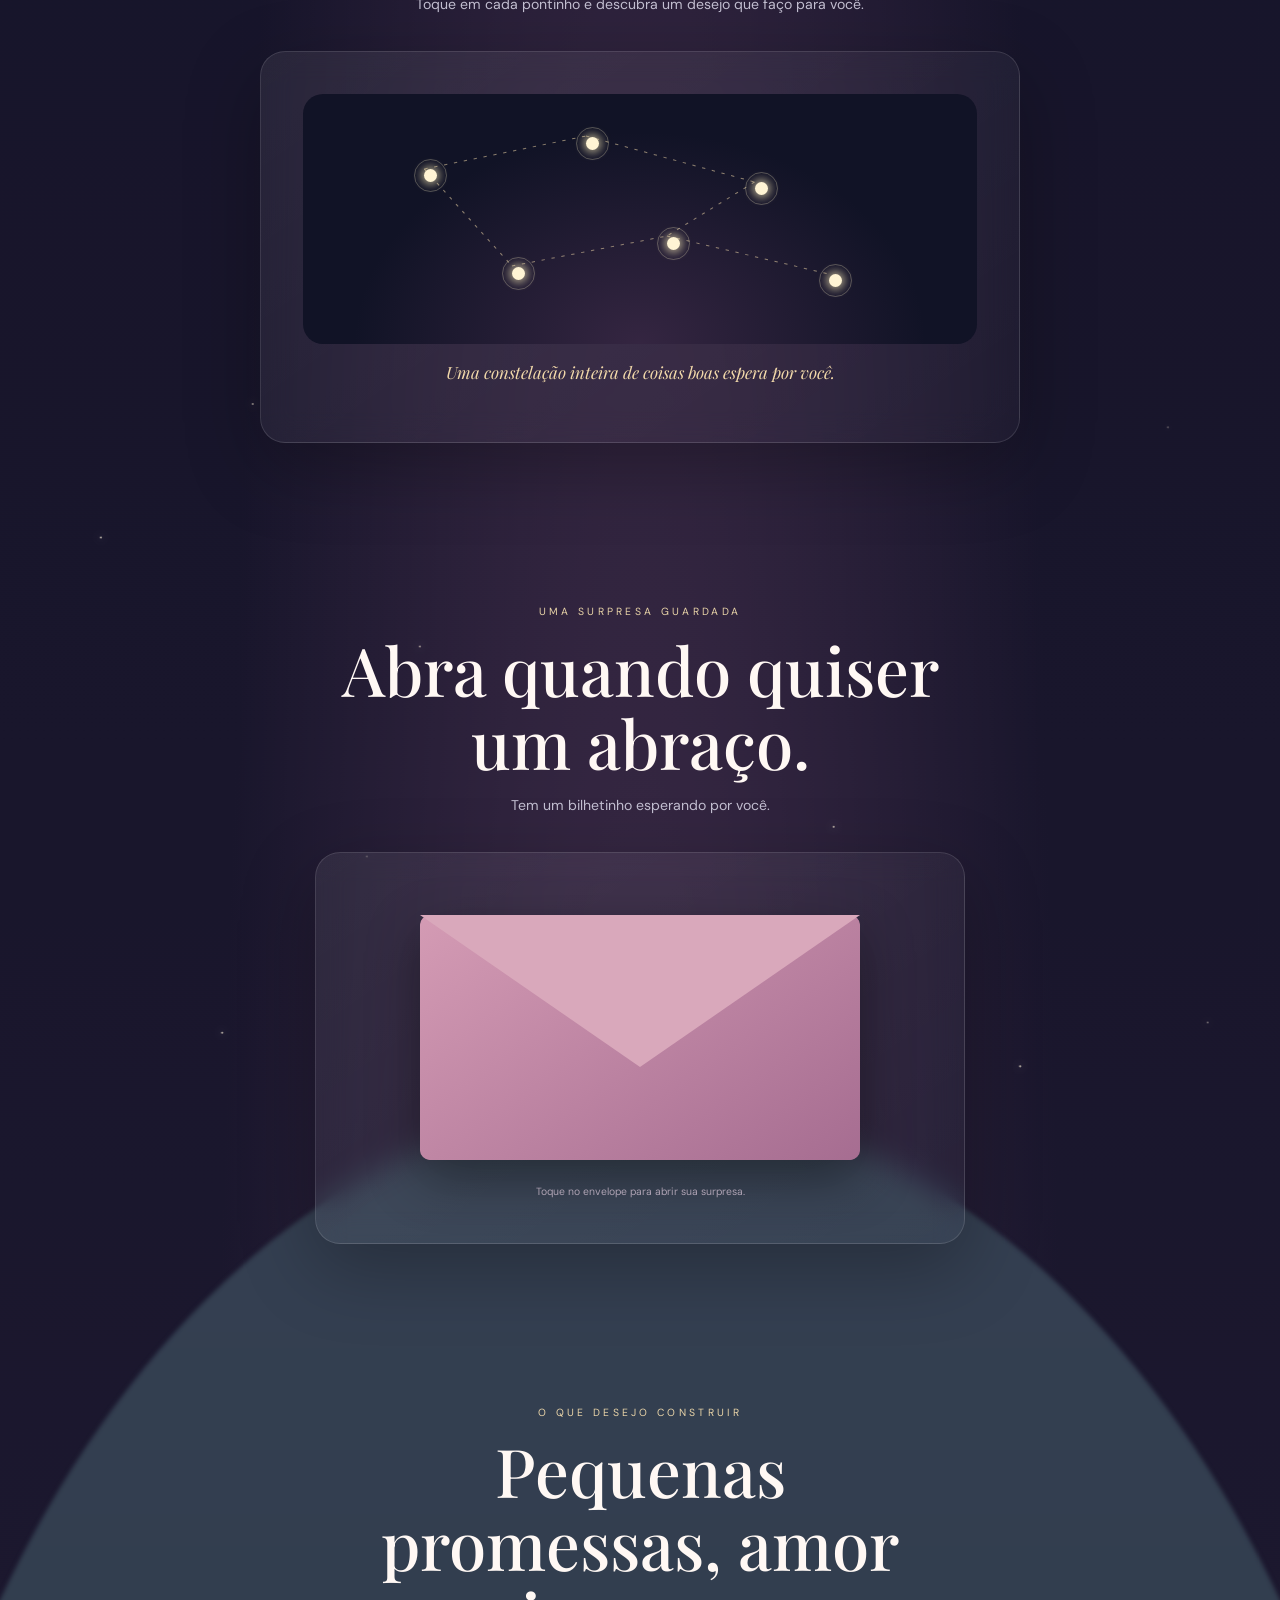
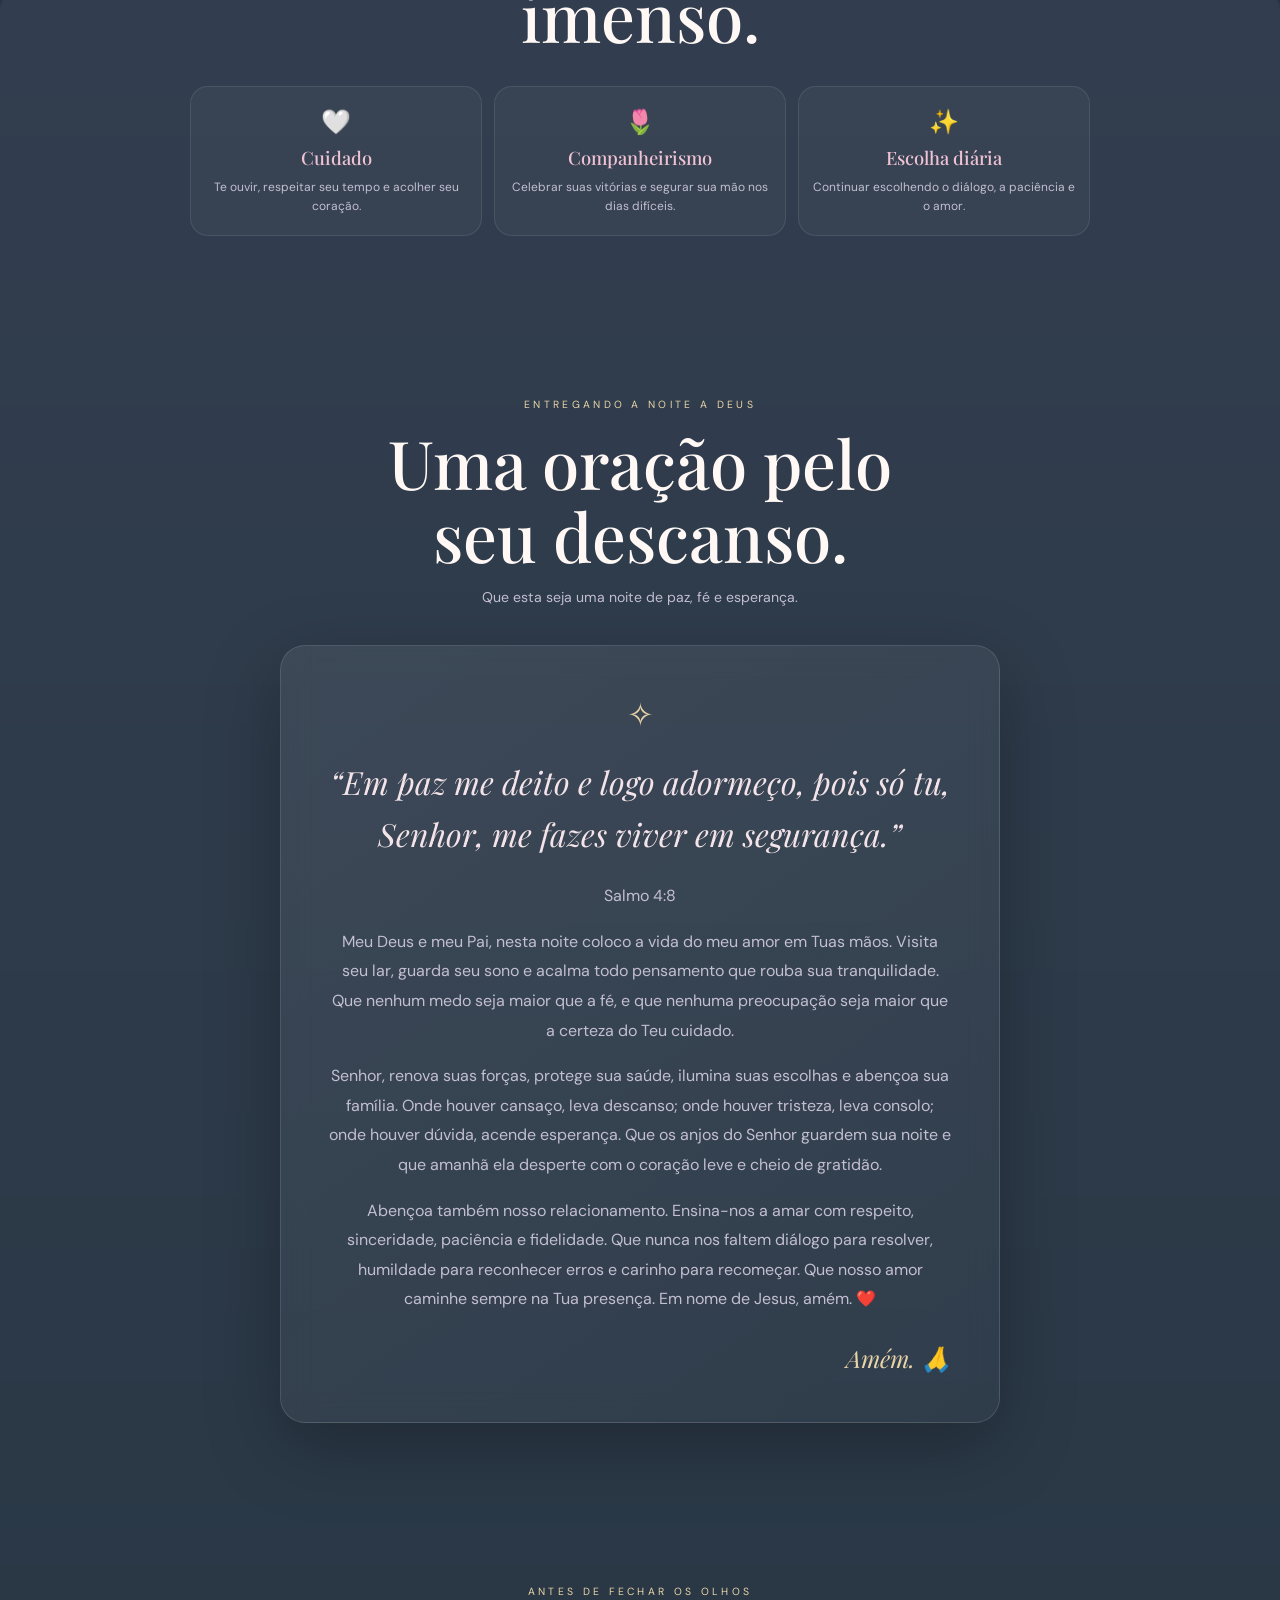
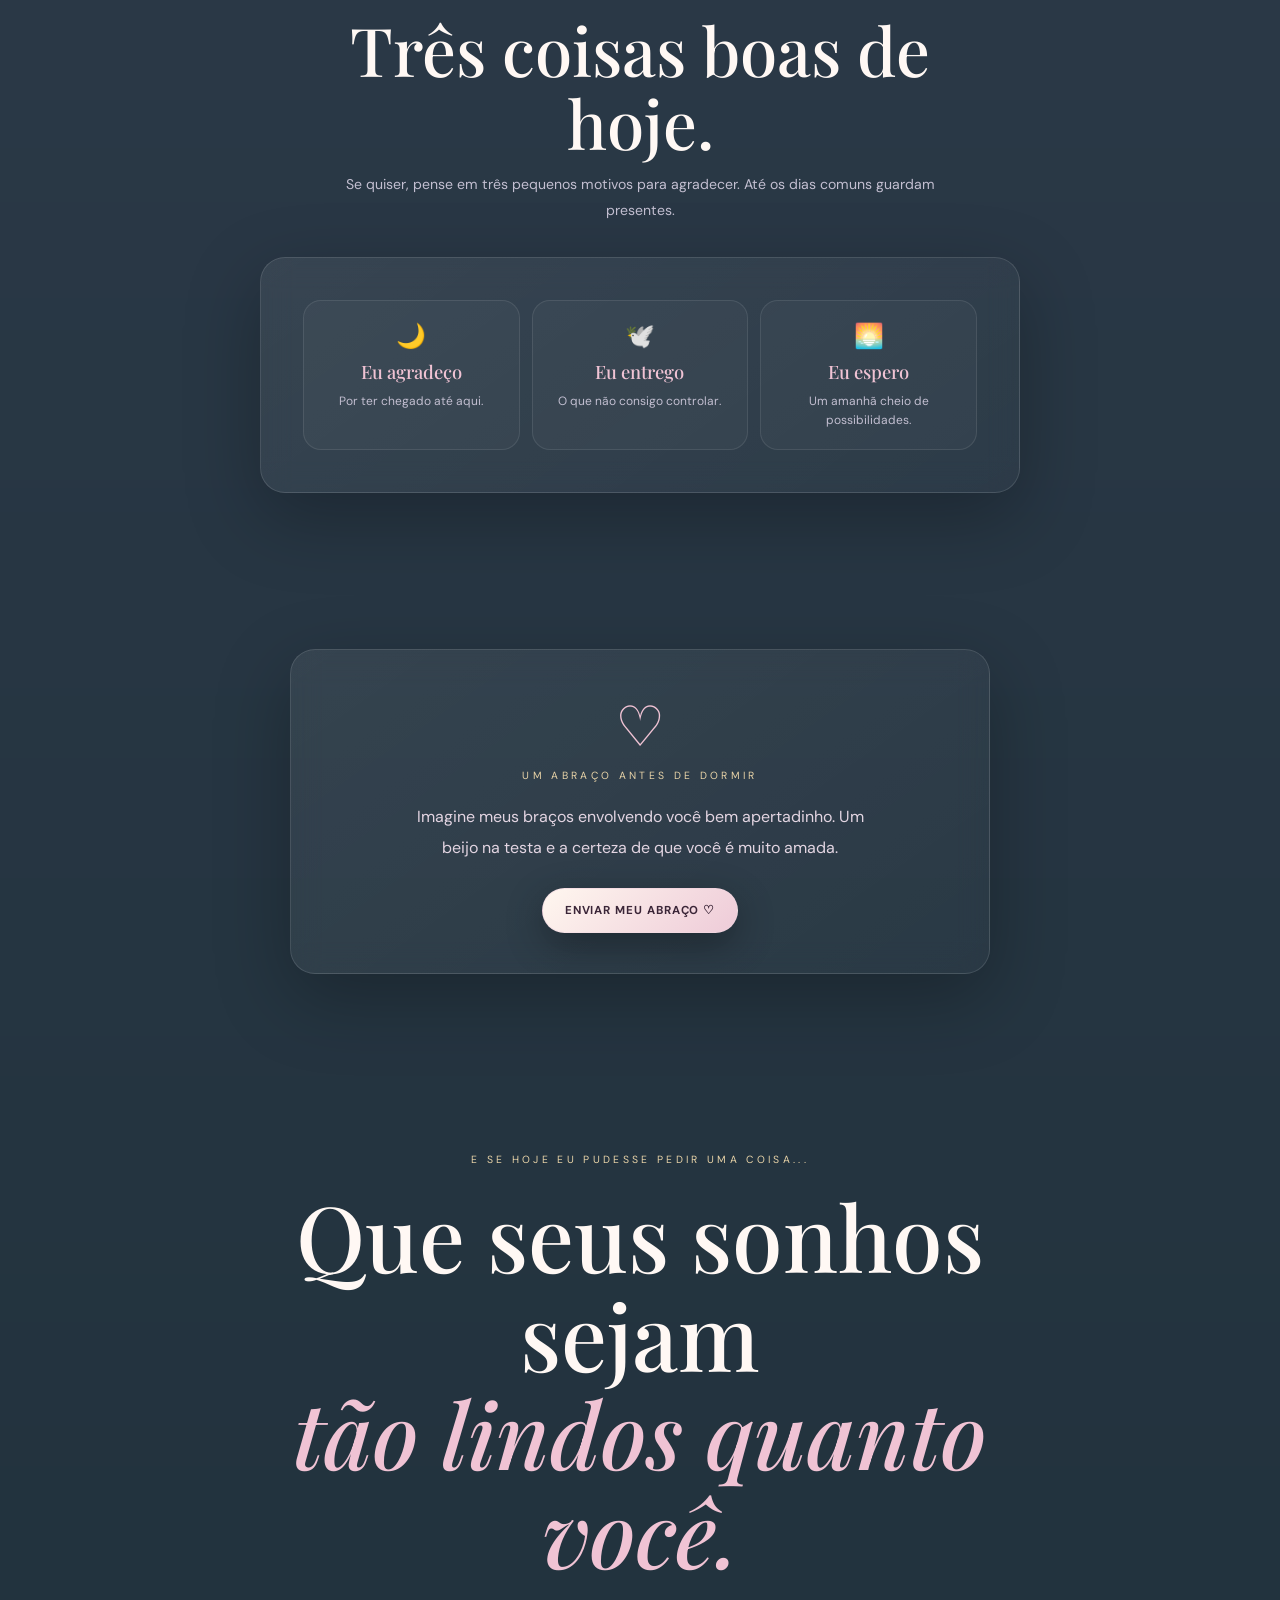
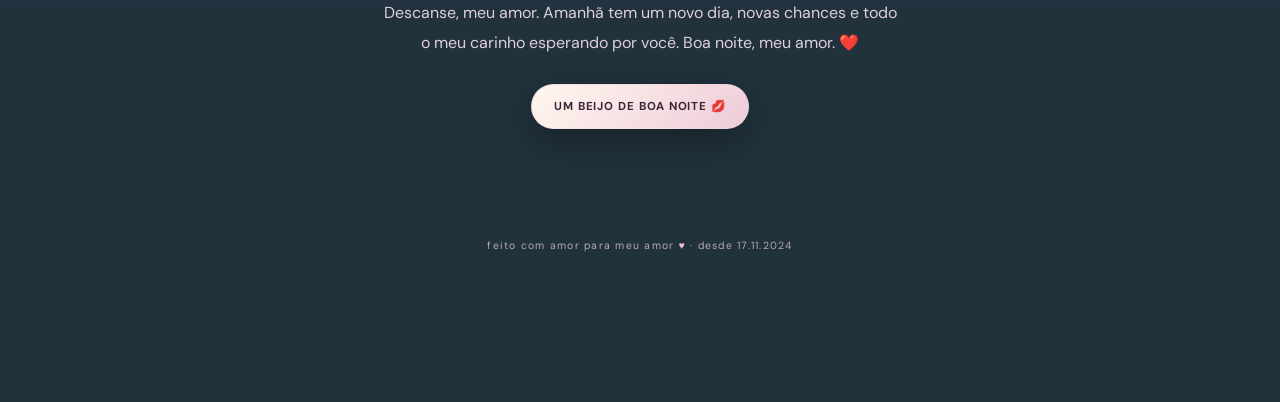
==== commit 068957da: "Corrige envelope no celular e aprimora responsividade" ====
--- a/boa-noite.html
+++ b/boa-noite.html
@@ -45,6 +45,38 @@
 @media(max-width:600px){nav.night-nav{gap:9px}nav.night-nav a{font-size:.55rem}.music-stage{grid-template-columns:90px 1fr;gap:15px}.vinyl{width:90px}.heart-stage{height:240px}.promise-grid{grid-template-columns:1fr}.envelope{height:210px}}
 @media(prefers-reduced-motion:reduce){.heart-3d,.vinyl{animation:none!important}}
 
+
+/* Revisão mobile: navegação e envelope */
+html{scroll-padding-top:88px}
+body{min-width:320px}
+header{gap:14px;min-width:0}
+.brand{flex:0 0 auto}
+nav.night-nav{min-width:0;max-width:100%;overflow-x:auto;overscroll-behavior-x:contain;scrollbar-width:none;white-space:nowrap}
+nav.night-nav::-webkit-scrollbar{display:none}
+nav.night-nav a{flex:0 0 auto}
+.envelope-wrap{width:100%;padding:clamp(18px,5vw,32px)!important;overflow:visible}
+.envelope{width:min(100%,440px);height:clamp(190px,52vw,245px);margin:30px auto 24px;filter:drop-shadow(0 18px 26px #0006);touch-action:manipulation;isolation:isolate}
+.envelope-back{z-index:0}
+.envelope-paper{z-index:1;left:7%;right:7%;bottom:8px;height:88%;padding:clamp(14px,4vw,24px);font-size:clamp(1rem,4vw,1.28rem);line-height:1.55;overflow-wrap:anywhere;transition:transform .75s cubic-bezier(.2,.75,.25,1)}
+.envelope-flap{z-index:4;backface-visibility:hidden;-webkit-backface-visibility:hidden;transform-origin:top center;will-change:transform}
+.envelope-front{z-index:3;backface-visibility:hidden;-webkit-backface-visibility:hidden;transition:opacity .35s ease,transform .65s ease}
+.envelope.open .envelope-flap{transform:rotateX(180deg);z-index:0}
+.envelope.open .envelope-paper{transform:translateY(-58%);z-index:2}
+.envelope.open .envelope-front{transform:translateY(18%);opacity:.18;z-index:1}
+.envelope:focus-visible,.heart-3d:focus-visible,.constellation button:focus-visible{outline:3px solid var(--gold);outline-offset:6px}
+@media(max-width:600px){
+ header{align-items:flex-start;padding:14px 12px;gap:10px}
+ .brand{max-width:95px;line-height:1.5;letter-spacing:.14em}
+ nav.night-nav{gap:7px;padding:2px 0 8px}
+ nav.night-nav a{font-size:.56rem;padding:9px 11px}
+ .hero{min-height:82svh;padding-top:72px}
+ .envelope{height:clamp(190px,58vw,225px);width:100%}
+ .envelope.open .envelope-paper{transform:translateY(-52%)}
+ .envelope-wrap .tiny{max-width:100%;padding:0 4px}
+}
+@media(max-width:370px){header{flex-wrap:wrap}nav.night-nav{width:100%;justify-content:flex-start}.envelope-paper{font-size:.98rem}}
+@media(prefers-reduced-motion:reduce){.envelope-paper,.envelope-flap,.envelope-front{transition:none!important}}
+
 </style>
 </head>
 <body>
@@ -54,8 +86,6 @@
 <section class="hero"><div class="hero-inner"><span class="eyebrow">antes que o dia termine</span><h1>Boa noite,<em>meu amor.</em></h1><p class="intro">meu amor, que a noite abrace você com a mesma ternura com que eu gostaria de te abraçar agora. Deixe as preocupações descansarem. Você merece paz, carinho e sonhos bonitos.</p><button class="primary" id="openLetter">Tenho um carinho para você ♡</button><div class="scroll">uma pausa só nossa<span>⌄</span></div></div></section>
 <section class="reveal" id="carta"><div class="heading"><span class="eyebrow">escrito antes de dormir</span><h2>Uma última lembrança para hoje.</h2><p>Leia devagar, como se cada palavra fosse um abraço meu.</p></div><article class="letter"><div class="eyebrow">para meu amor, com todo meu amor</div><h2>Durma bem, minha vida. ❤️</h2><p>Meu amor, antes de você fechar os olhos, quero que saiba o quanto é especial para mim. Mesmo quando não consigo estar pertinho, meu pensamento encontra um jeito de chegar até você. Queria poder te cobrir, dar um beijo na sua testa e ficar abraçadinho até você pegar no sono.</p><p>Obrigado por fazer parte da minha vida e por dividir comigo essa história que começou em 17 de novembro de 2024. Quero continuar construindo nossos dias com respeito, paciência, cuidado e muito amor. Não precisamos ter todas as respostas hoje; amanhã é mais uma oportunidade de fazer tudo um pouquinho melhor.</p><p>Que Deus acalme seu coração, cuide dos seus sonhos e ilumine o seu caminho. Entregue a Ele o que pesou hoje. Você não precisa carregar o mundo nos ombros. Descanse, minha princesa. Amanhã eu quero ver esse sorriso lindo de novo.</p><p>Se eu pudesse escolher onde estar agora, escolheria ao seu lado. Até lá, recebe todo o meu carinho em forma destas palavras. Boa noite, meu amor. Eu te amo!</p><div class="sign">Seu Alan, que te ama. ♡</div></article></section>
 <section class="reveal"><div class="heading"><span class="eyebrow">respira comigo</span><h2>Deixe o coração desacelerar.</h2><p>Uma pausa curtinha para soltar o peso do dia e encontrar tranquilidade.</p></div><div class="breathe glass"><div class="orb" id="breathOrb"><span id="breathText">Paz</span></div><p id="breathInstruction">Quando estiver pronta, comece um ciclo tranquilo de respiração.</p><button class="secondary" id="breathBtn">Começar momento de paz</button><div class="breathe-status" id="breathStatus" aria-live="polite">Sem pressa. Este momento é seu.</div></div></section>
-<section class="reveal"><div class="heading"><span class="eyebrow">uma oração por você</span><h2>Que Deus guarde seu descanso.</h2></div><div class="prayer glass"><div class="symbol">✧</div><blockquote>“Em paz me deito e logo adormeço, pois só tu, Senhor, me fazes viver em segurança.”</blockquote><p>Salmo 4:8</p><p>Senhor, cuida da meu amor nesta noite. Afasta a ansiedade, renova suas forças e enche seu coração de serenidade. Que ela acorde amanhã com saúde, esperança e motivos para sorrir. Amém. ❤️</p></div></section>
-
 <section class="reveal" id="musica"><div class="heading"><span class="eyebrow">nossa trilha sonora</span><h2>Uma música para embalar seus sonhos.</h2><p>Coloque o coração em modo descanso. Preparei uma canção romântica para acompanhar esta noite.</p></div><div class="music-card glass"><div class="music-stage"><div class="vinyl" id="vinyl"></div><div class="music-meta"><span class="eyebrow">para ouvir pensando em nós</span><h3>Perfect</h3><p>Ed Sheeran · Uma canção romântica para deixar tocando enquanto você descansa.</p><div class="music-actions"><button class="primary" id="playMusic">▶ Tocar nossa música</button><button class="secondary" id="stopMusic">Pausar</button></div></div></div><div id="musicFrameWrap"></div><p class="music-note">A música é reproduzida pelo YouTube. O navegador pode exigir que você toque no botão para liberar o áudio. Se o vídeo não carregar, use <a href="https://www.youtube.com/watch?v=2Vv-BfVoq4g" target="_blank" rel="noopener" style="color:#f0c3d4">abrir a música no YouTube</a>.</p></div></section>
 <section class="reveal"><div class="heading"><span class="eyebrow">um sentimento em três dimensões</span><h2>Meu coração tem seu nome.</h2><p>Um pequeno universo girando em torno de uma certeza: meu carinho por você.</p></div><div class="glass"><div class="heart-stage"><div class="heart-ring"></div><div class="heart-ring r2"></div><div class="heart-3d" id="heart3d" role="button" tabindex="0" aria-label="Toque no coração para espalhar carinho">💗</div></div><p class="tiny">Toque no coração para espalhar carinho pelo céu.</p></div></section>
 <section class="reveal" id="poema"><div class="heading"><span class="eyebrow">escrito só para você</span><h2>Um poema de boa noite.</h2></div><article class="poem-card glass"><span class="eyebrow">quando a noite encontra o amor</span><h3>Até nos meus sonhos</h3><p>Quando a noite veste o céu de luar,
@@ -110,6 +140,15 @@
 envelope.addEventListener("click",toggleEnvelope);envelope.addEventListener("keydown",e=>{if(e.key==="Enter"||e.key===" "){e.preventDefault();toggleEnvelope()}});
 document.querySelectorAll(".glass").forEach(card=>{card.addEventListener("pointermove",e=>{if(reduce||e.pointerType!=="mouse"||card.classList.contains("prayer"))return;const r=card.getBoundingClientRect(),x=(e.clientX-r.left)/r.width-.5,y=(e.clientY-r.top)/r.height-.5;if(r.width>480)card.style.transform="perspective(1000px) rotateX("+(-y*1.7)+"deg) rotateY("+(x*1.7)+"deg) translateY(-2px)"});card.addEventListener("pointerleave",()=>card.style.transform="")});
 
+
+/* Fallback para navegadores sem IntersectionObserver */
+if(!("IntersectionObserver" in window)){
+ document.querySelectorAll(".reveal").forEach(el=>el.classList.add("visible"));
+}
+document.addEventListener("visibilitychange",()=>{
+ if(document.hidden && breathing){clearTimeout(breathTimer);breathing=false;const b=document.getElementById("breathBtn");if(b)b.textContent="Começar momento de paz";}
+});
+
 if("serviceWorker" in navigator && location.protocol.startsWith("http")){window.addEventListener("load",()=>navigator.serviceWorker.register("./sw.js").catch(()=>{}))}
 </script>
 </body></html>
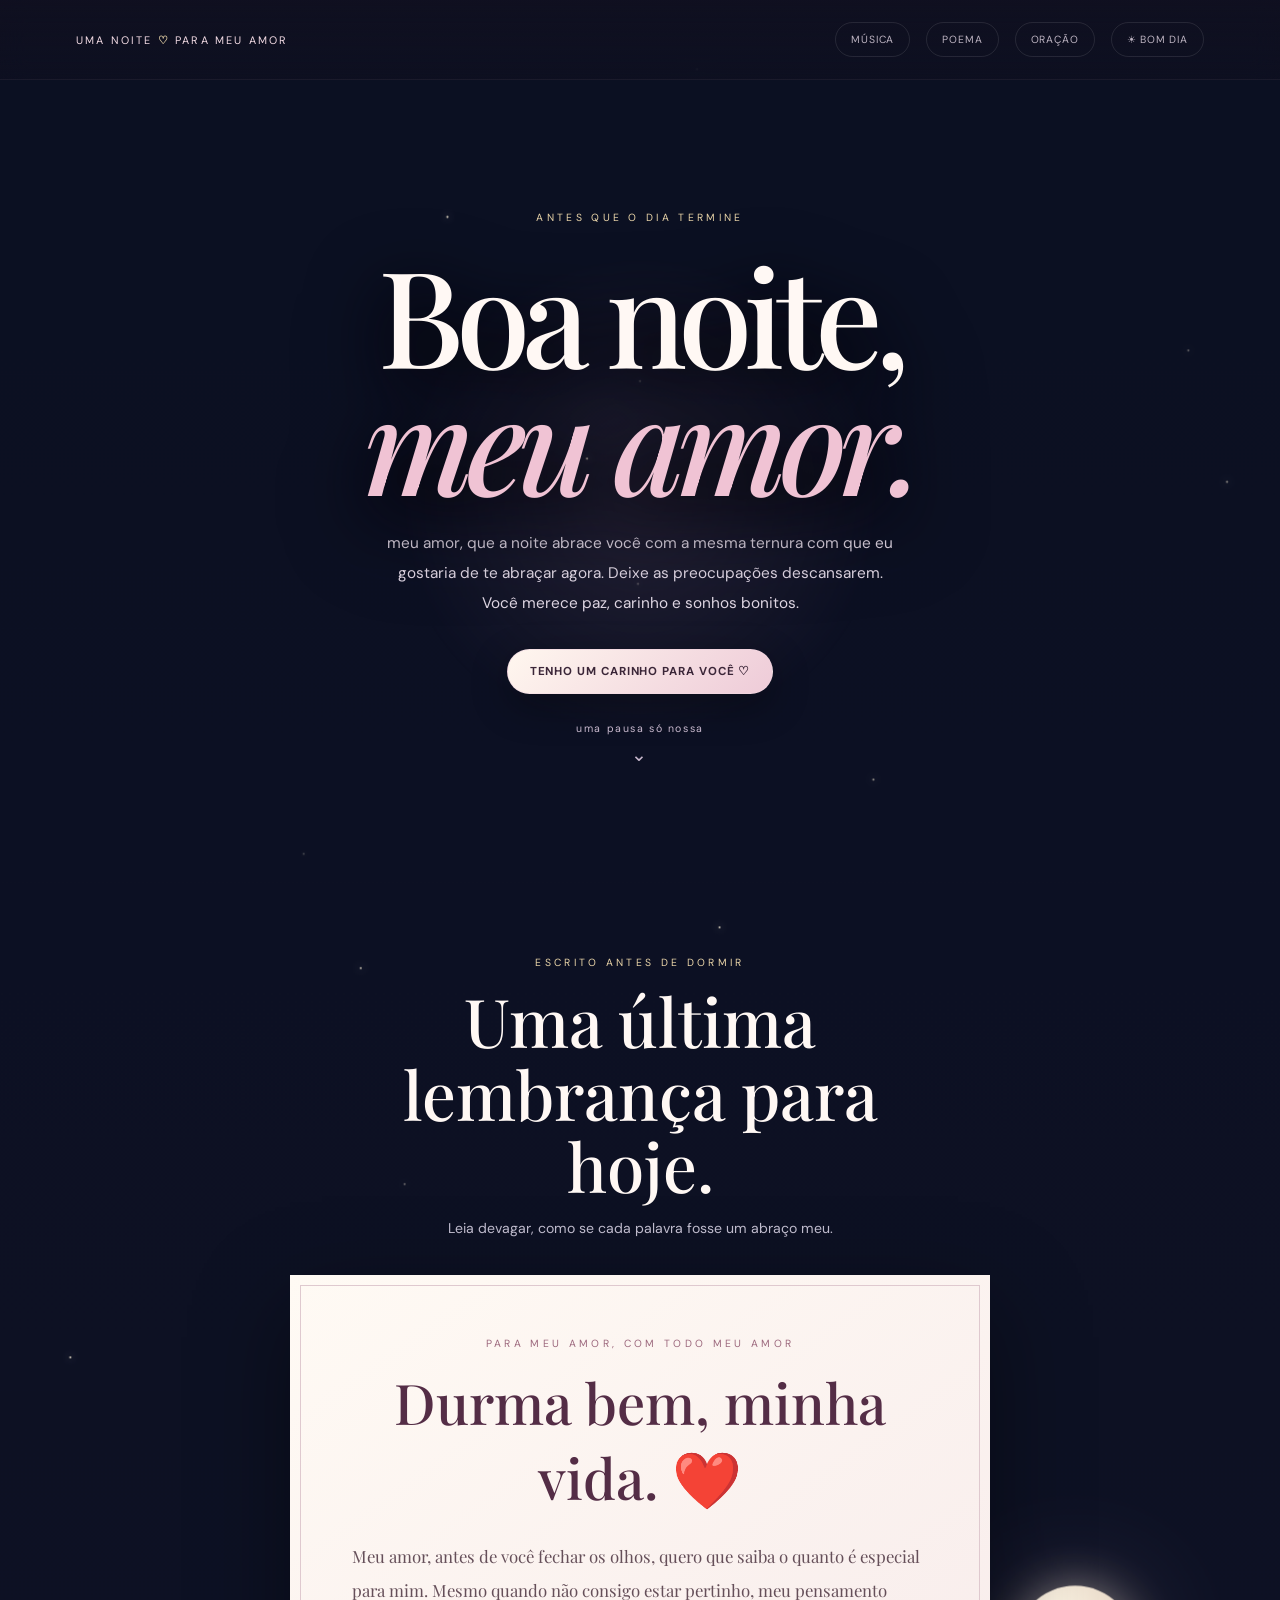
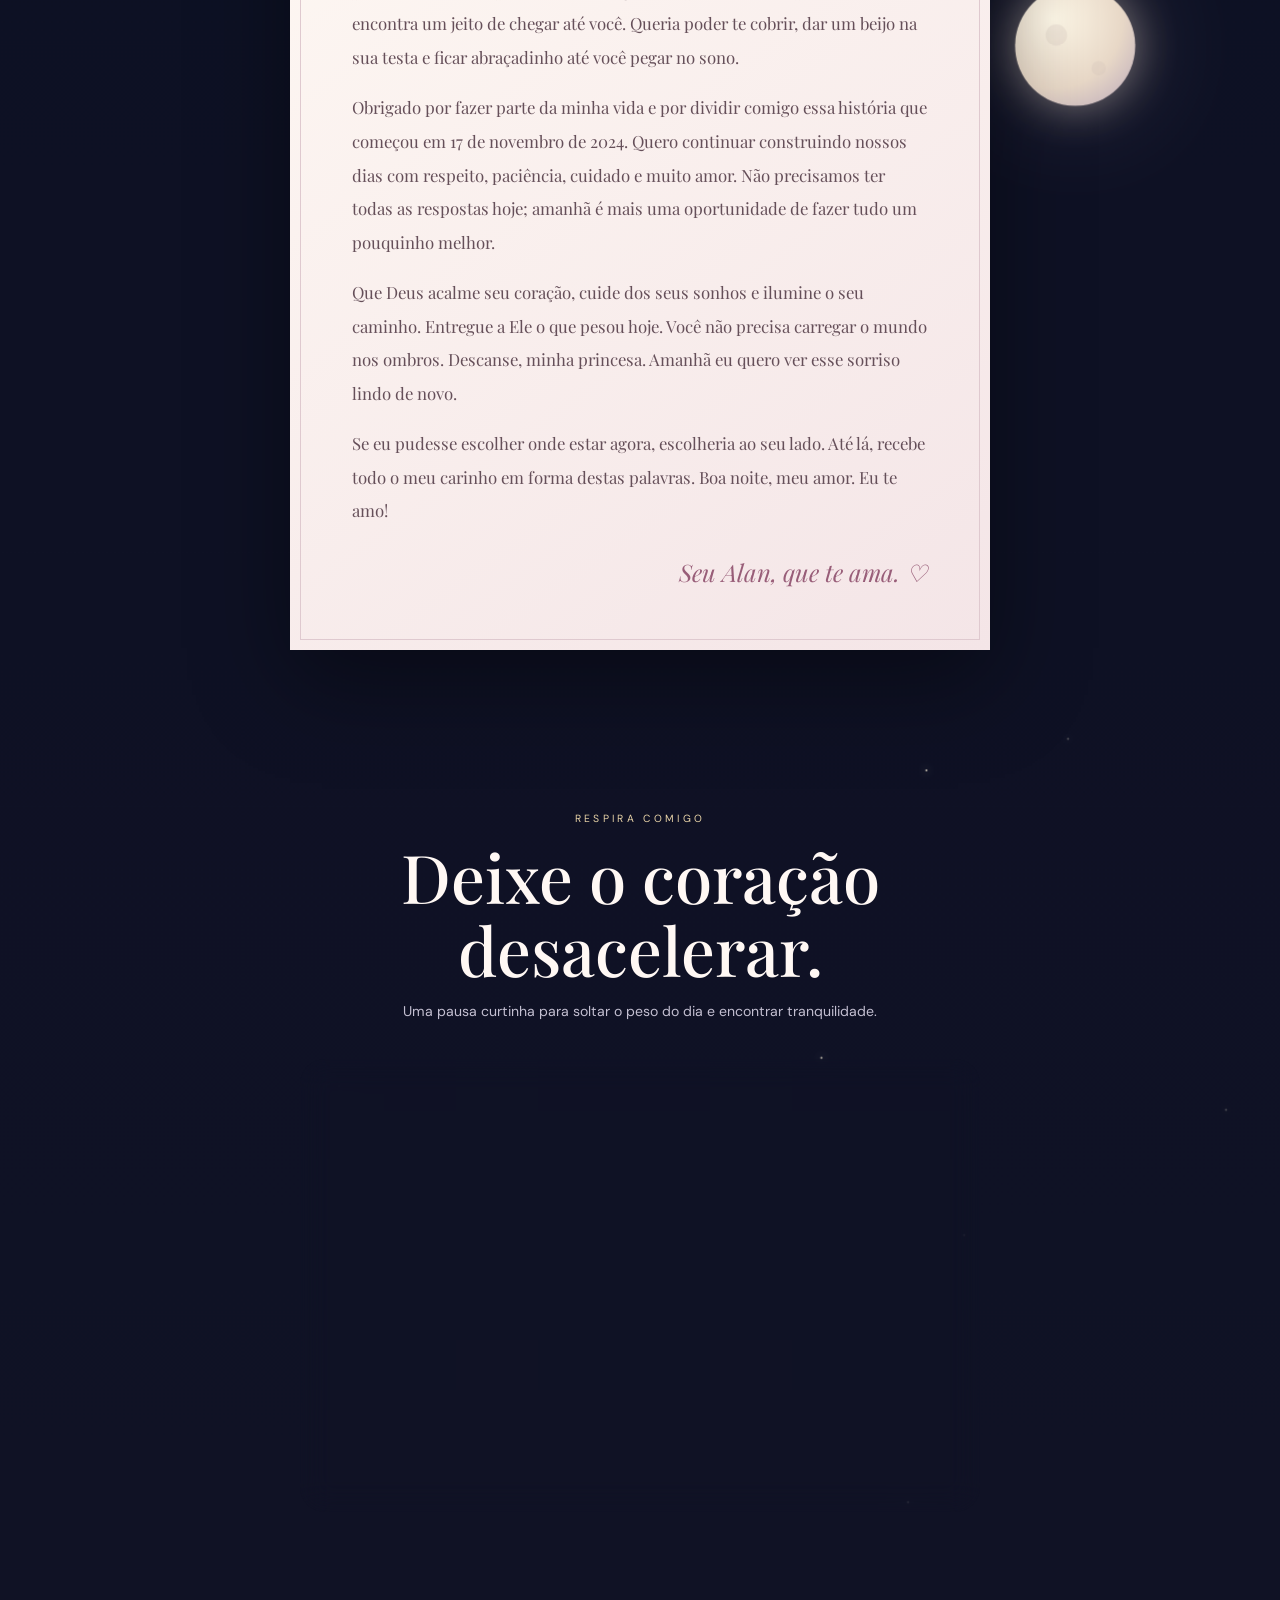
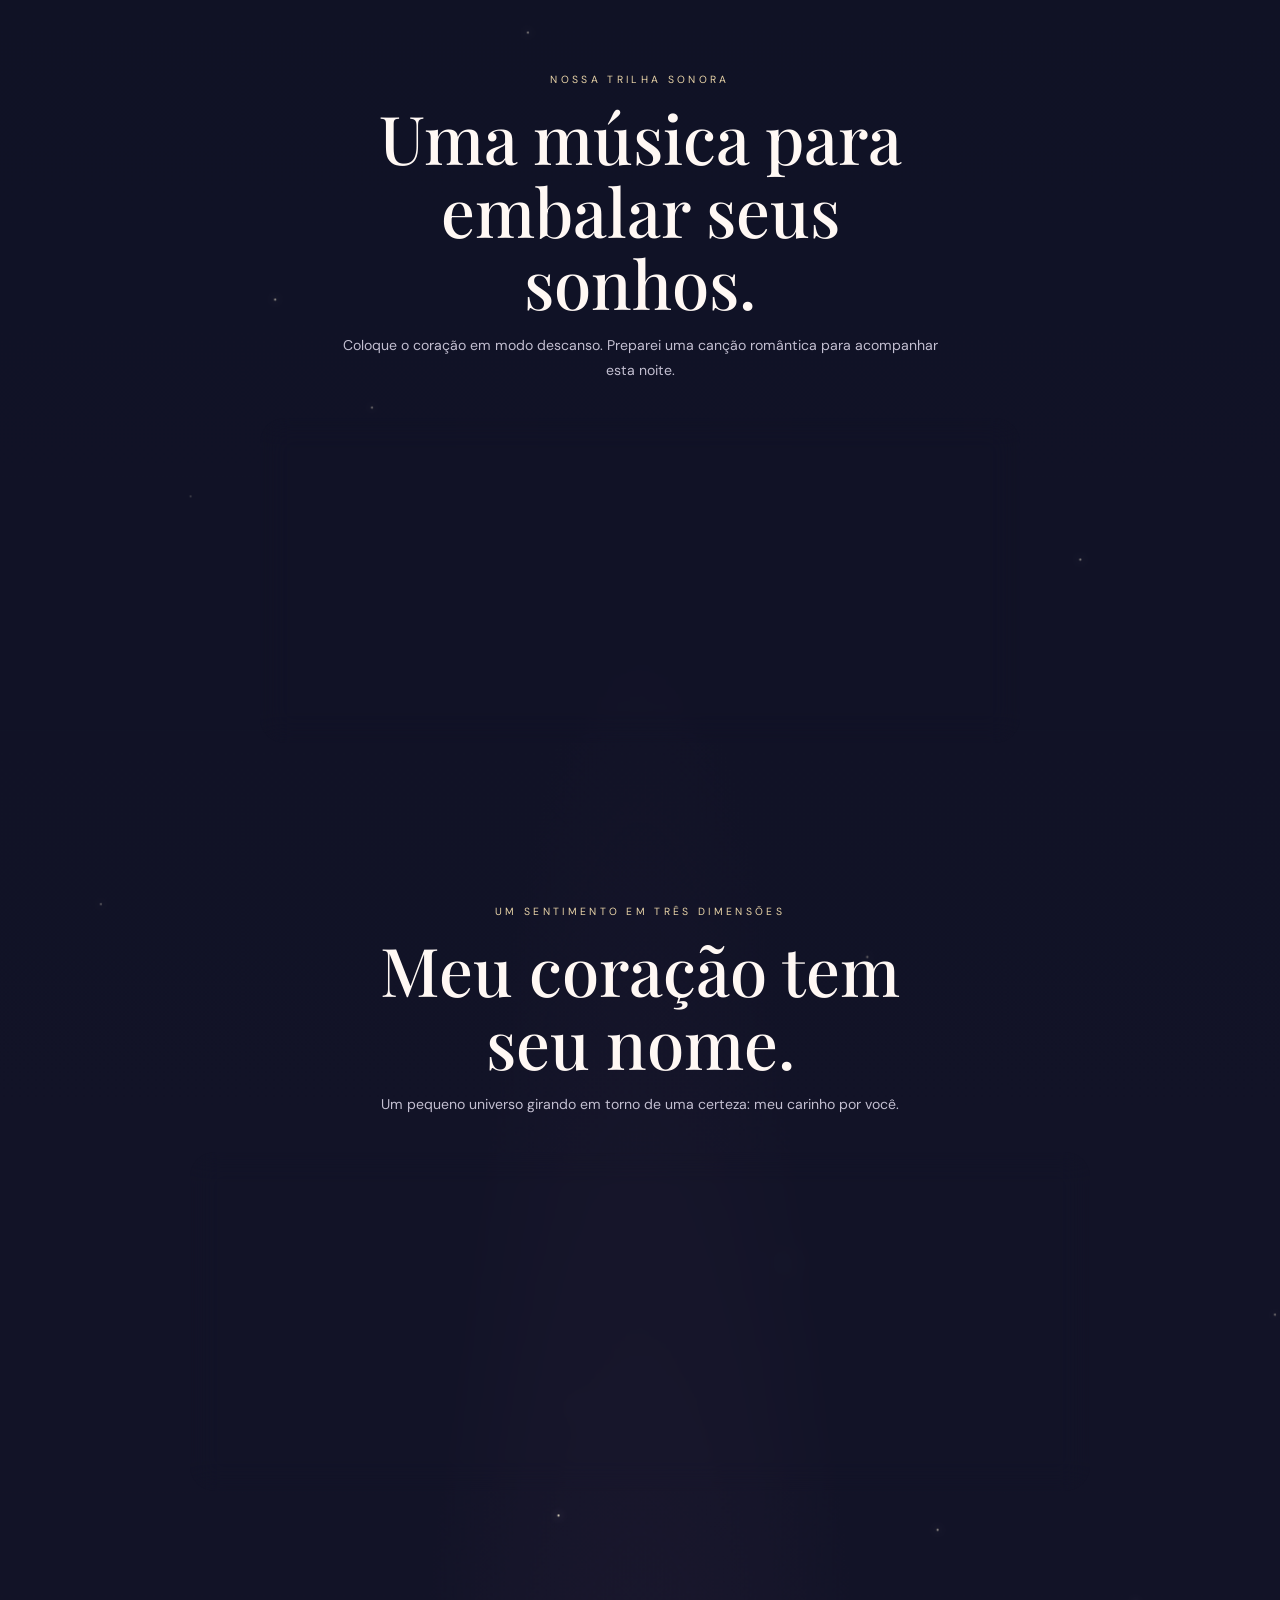
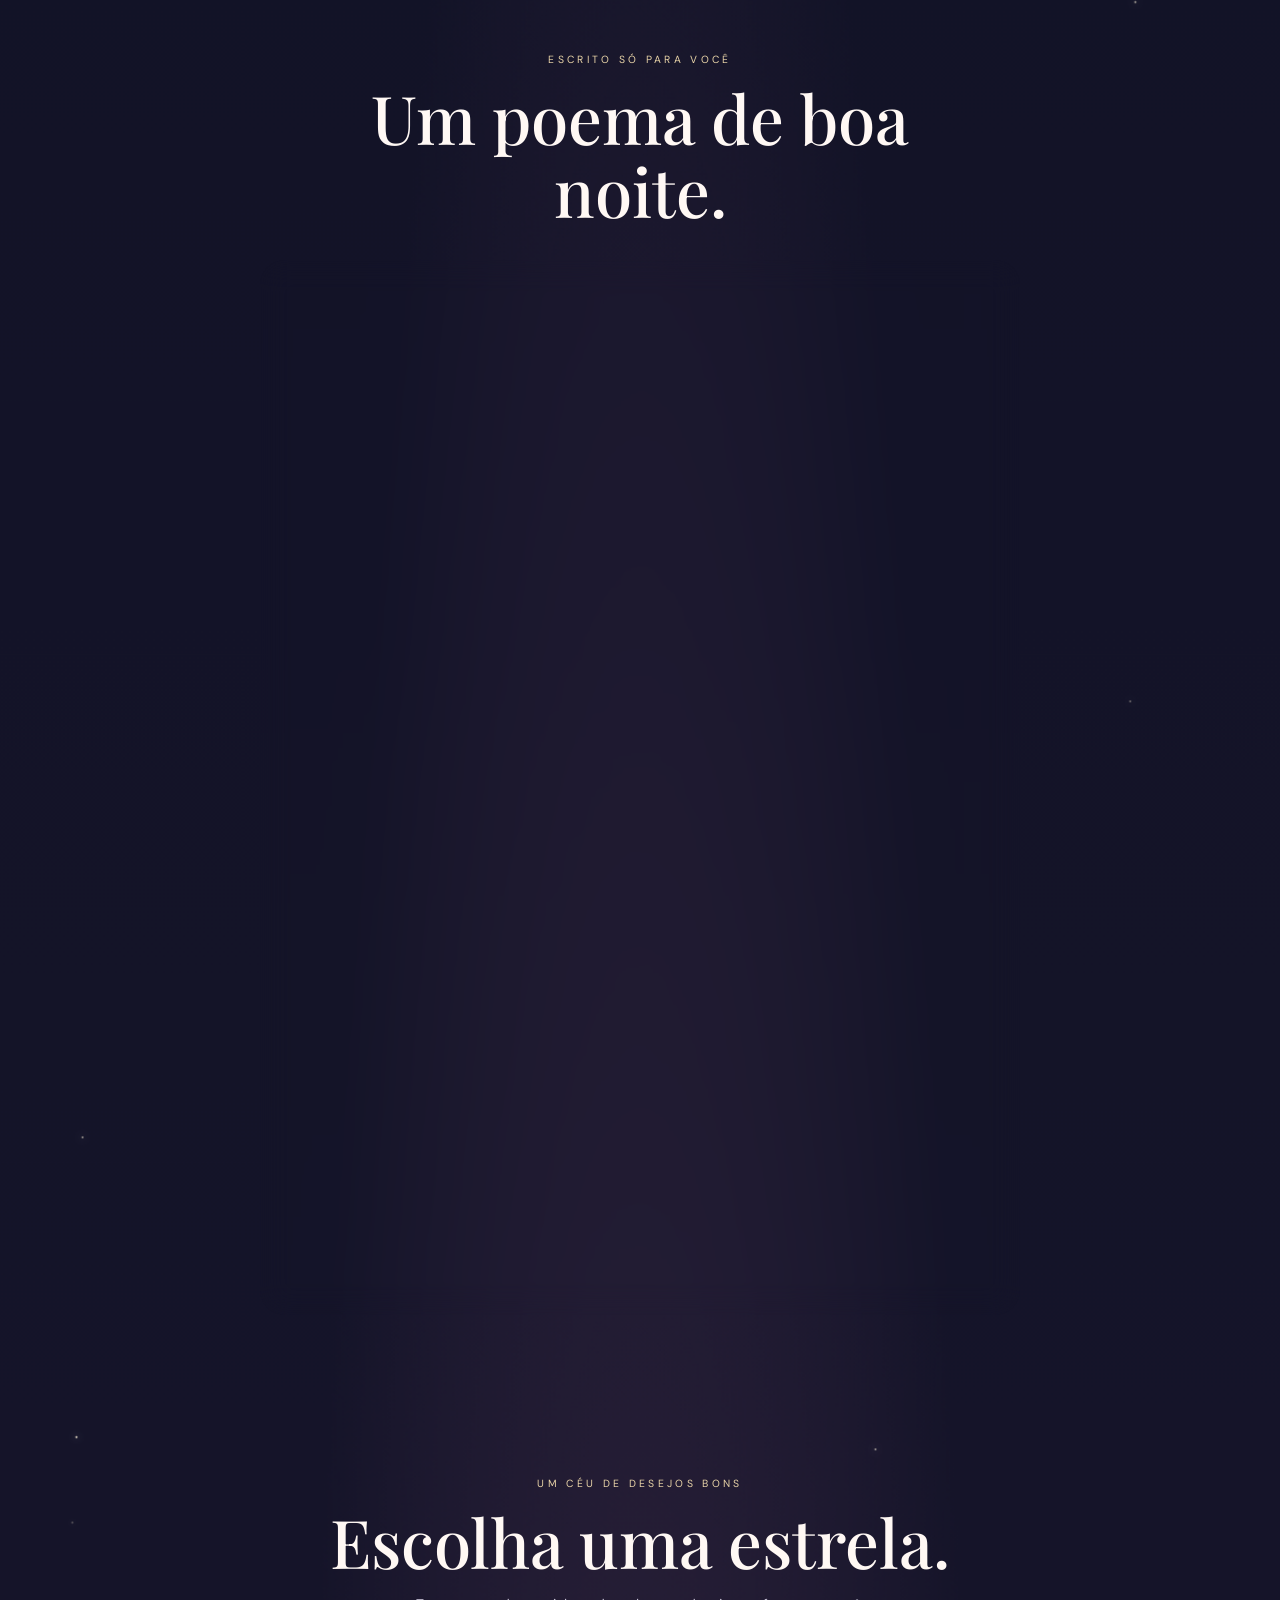
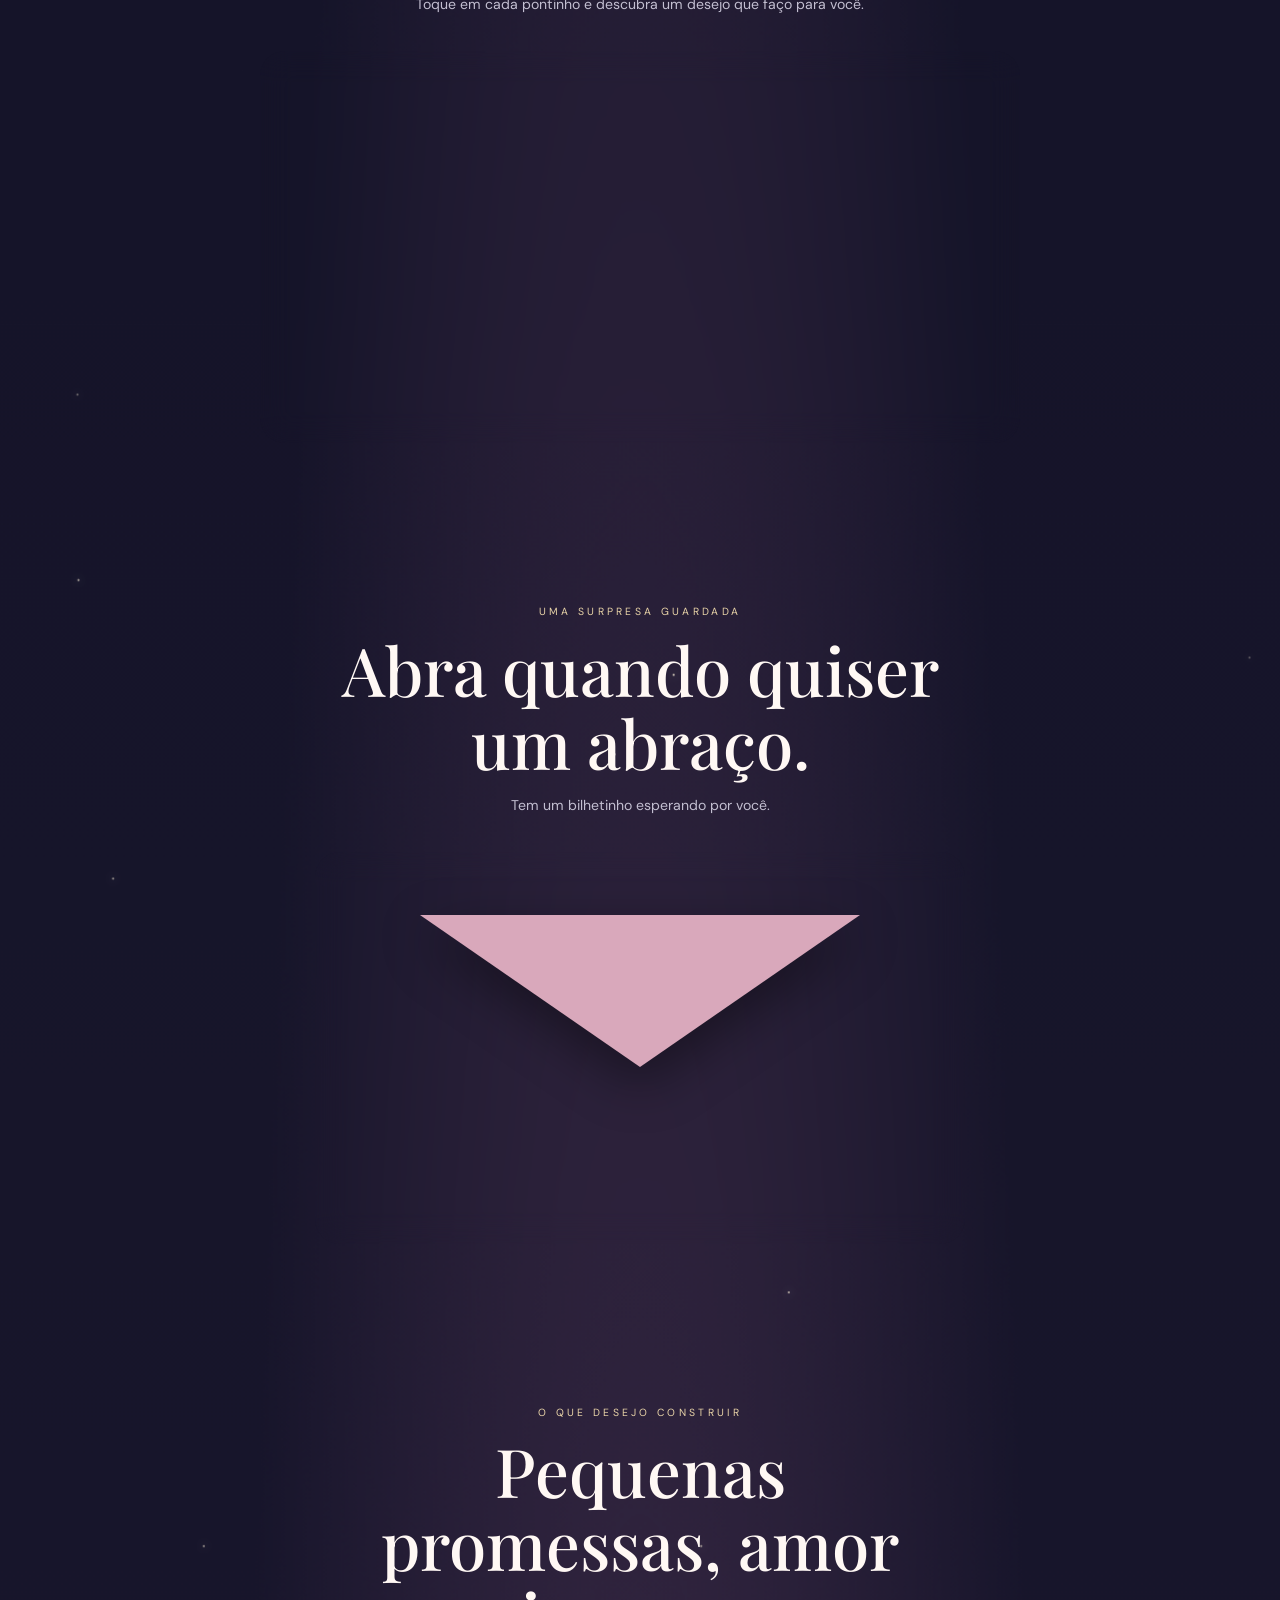
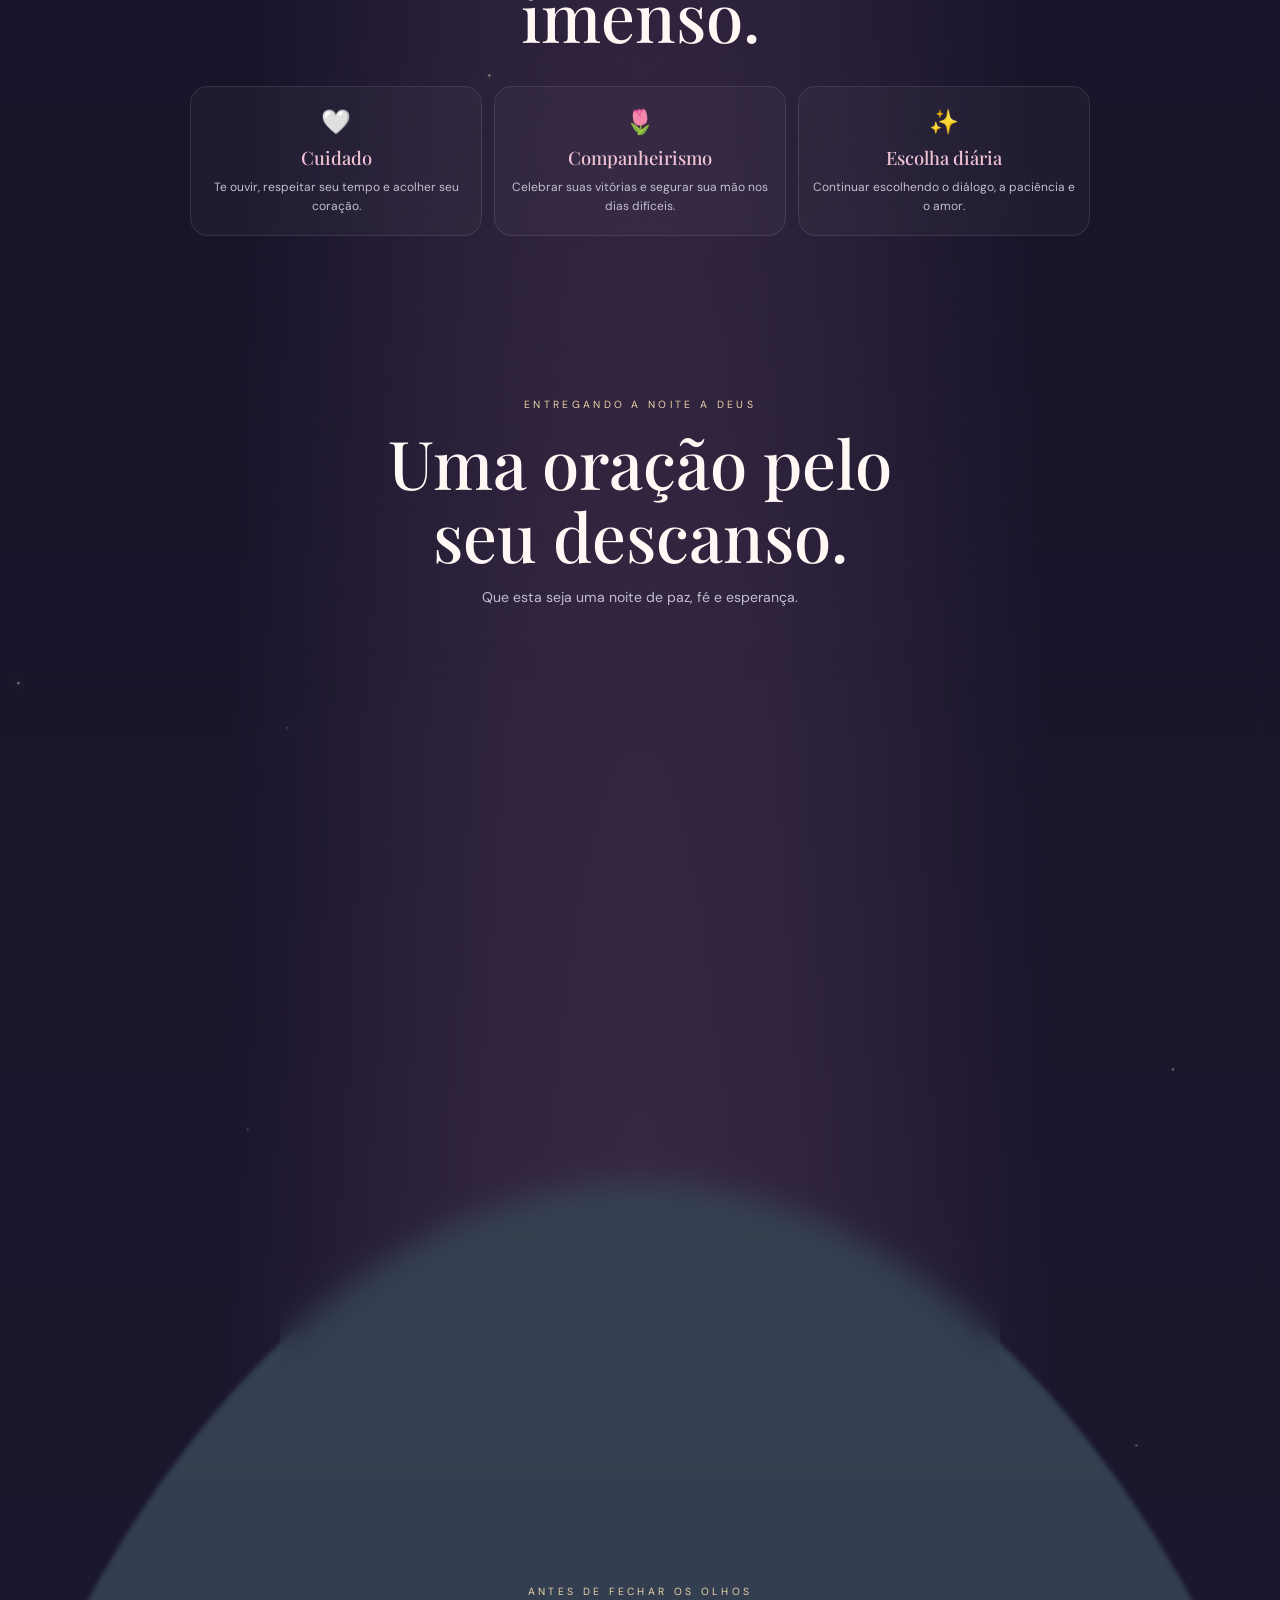
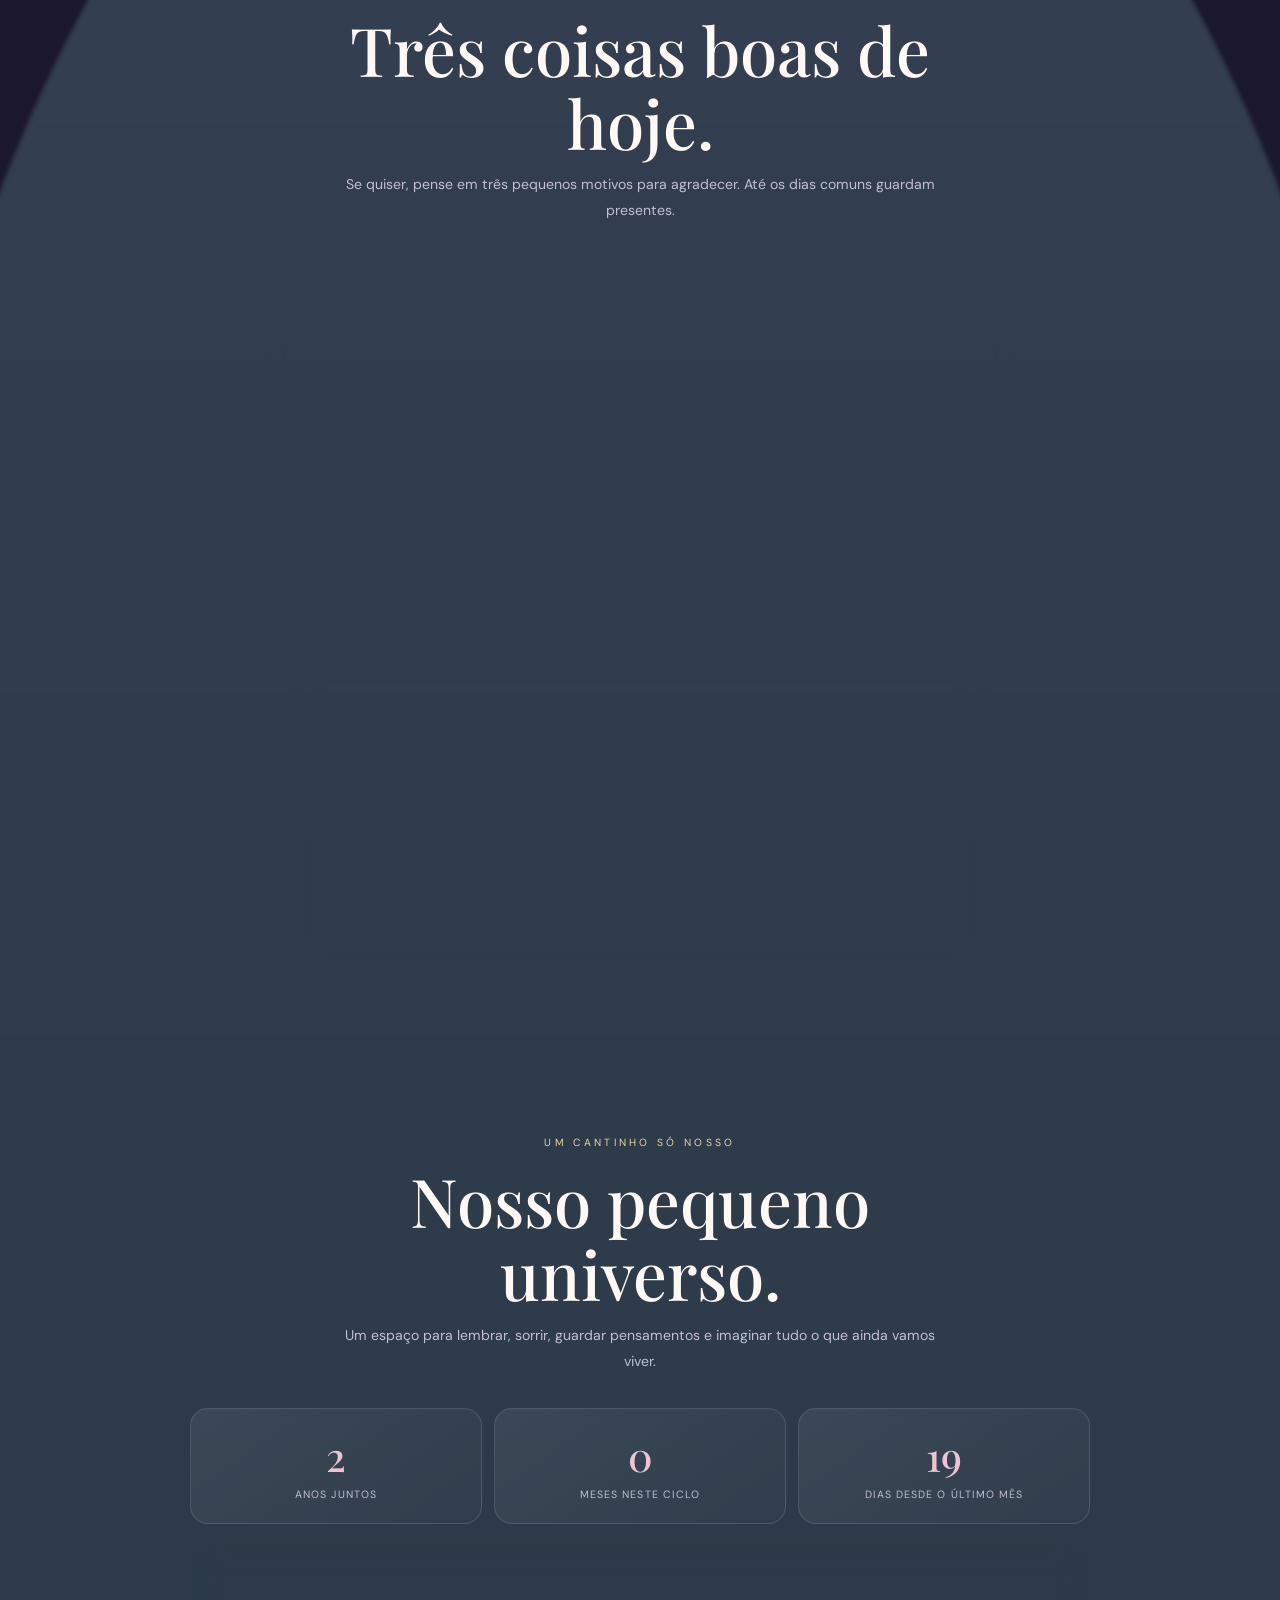
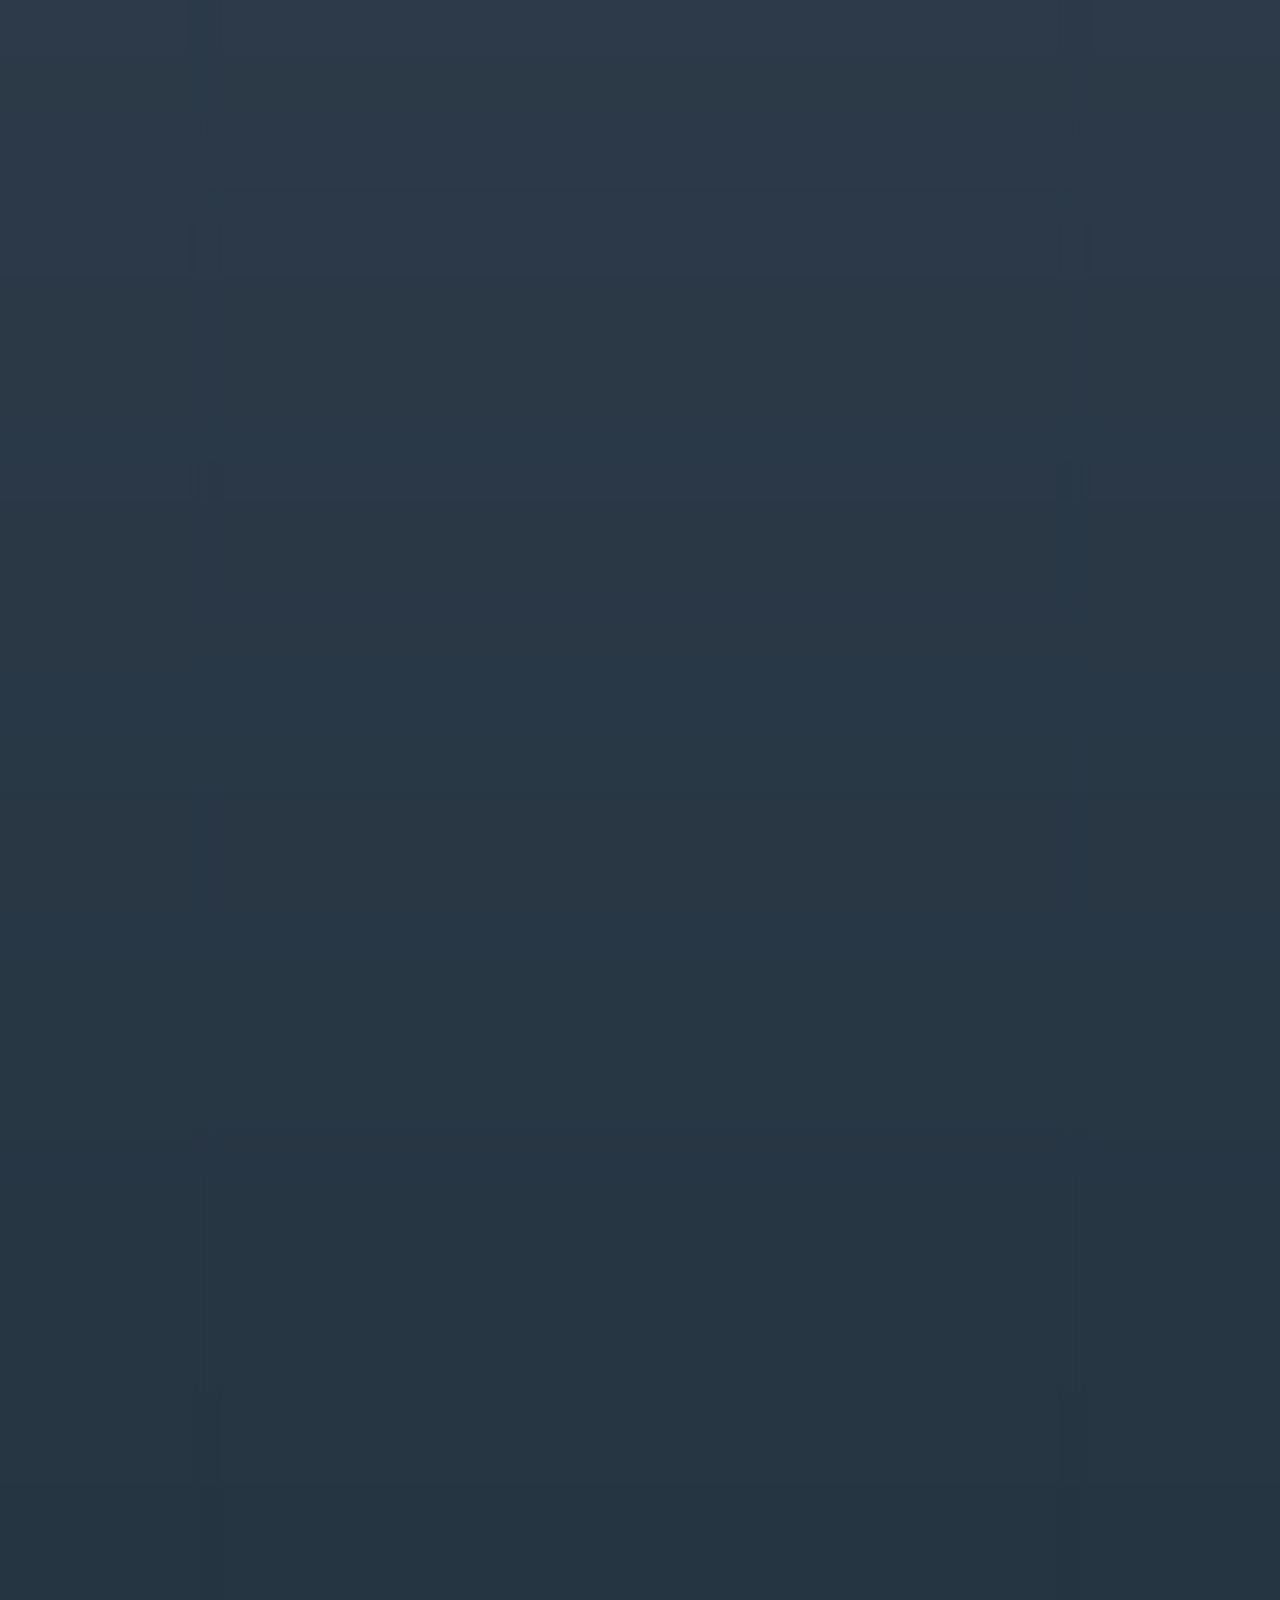
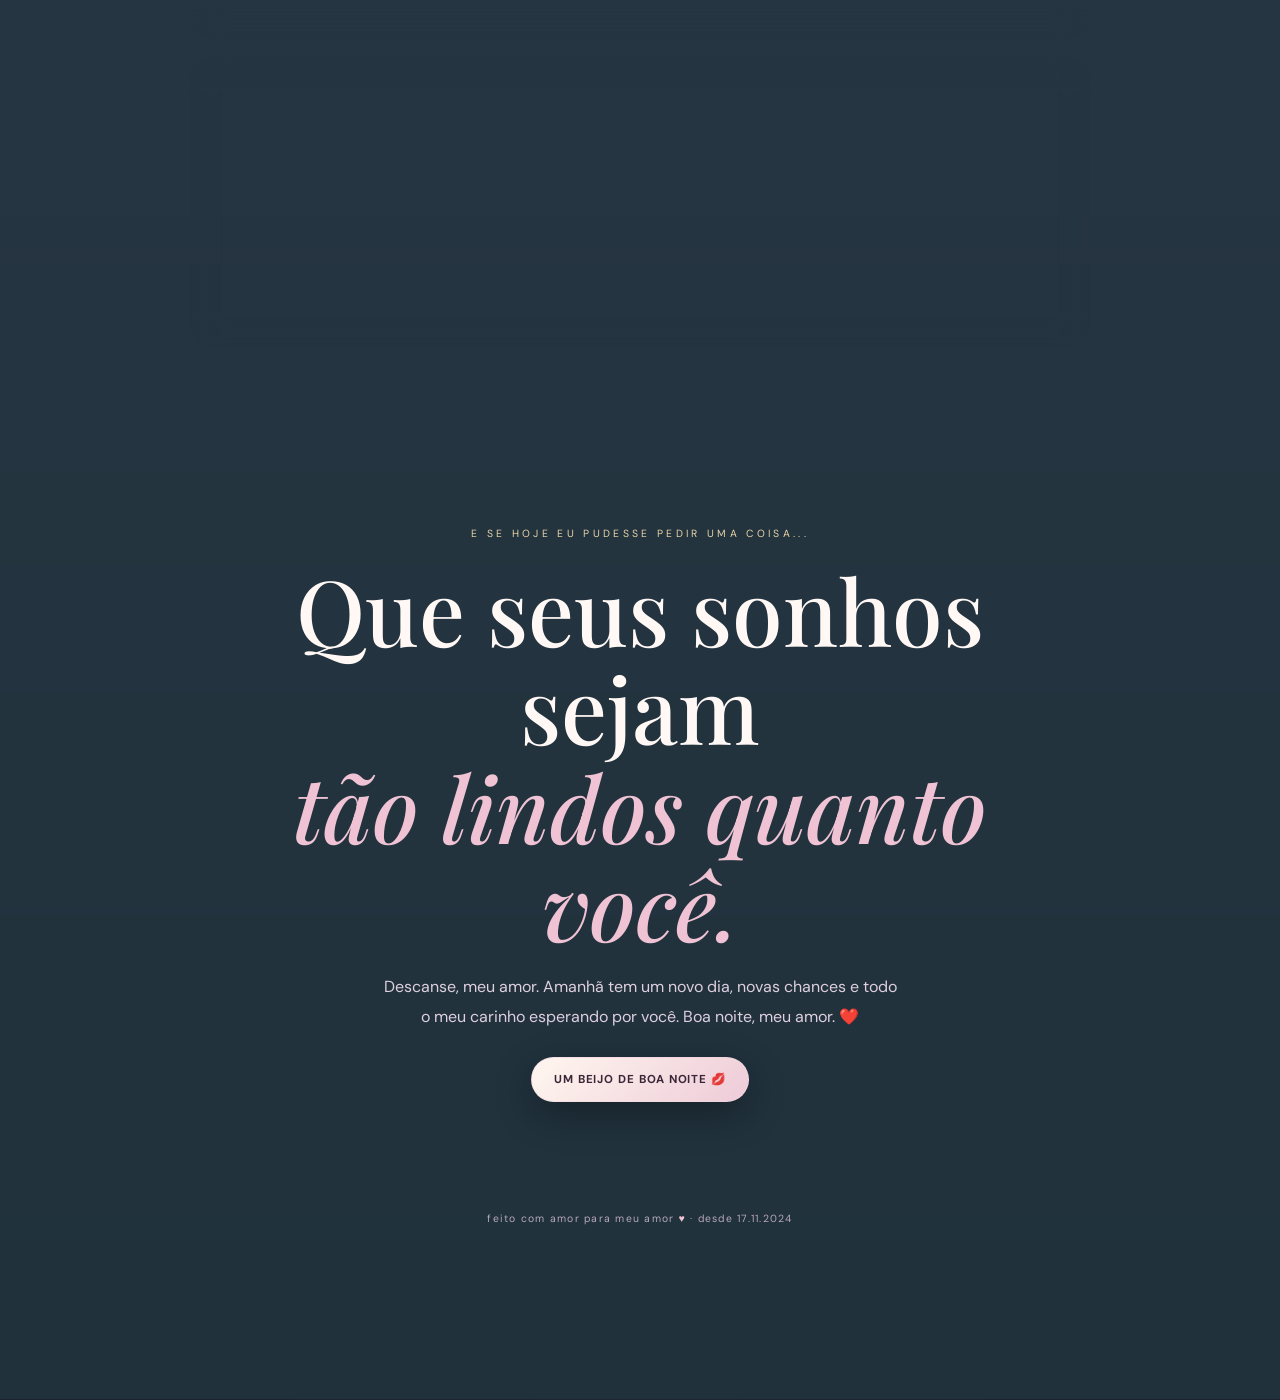
==== commit 03482af3: "Expande site com painel interativo, contador, modo leitura e mensagens" ====
--- a/boa-noite.html
+++ b/boa-noite.html
@@ -6,7 +6,7 @@
 <link rel="manifest" href="./manifest.json"><link rel="icon" href="./icon.svg" type="image/svg+xml">
 <link rel="preconnect" href="https://fonts.googleapis.com"><link rel="preconnect" href="https://fonts.gstatic.com" crossorigin>
 <link href="https://fonts.googleapis.com/css2?family=DM+Sans:wght@400;500;600;700&family=Playfair+Display:ital,wght@0,500;0,600;1,500;1,600&display=swap" rel="stylesheet">
-<title>Boa noite, meu amor ♡</title>
+<link rel="stylesheet" href="./assets/experience.css"><title>Boa noite, meu amor ♡</title>
 <style>
 :root{color-scheme:dark;--bg:#100f20;--panel:#1a1930;--pink:#f0c3d4;--gold:#e9d4a8;--muted:#c3bfd1;--line:#ffffff20;--serif:"Playfair Display",Georgia,serif;--sans:"DM Sans",Arial,sans-serif}
 *{box-sizing:border-box}html{scroll-behavior:smooth}body{margin:0;background:var(--bg);color:#fff8f4;font-family:var(--sans);overflow-x:hidden}button{font:inherit}.sky{position:fixed;inset:0;z-index:-2;overflow:hidden;background:radial-gradient(ellipse at 50% 85%,#45304e 0%,transparent 48%),linear-gradient(180deg,#0b1022,#19162c 62%,#282039)}.sky:after{content:"";position:absolute;inset:65% -10% -15%;background:linear-gradient(#354052,#172b32);border-radius:50% 50% 0 0/20% 20% 0 0;filter:blur(2px)}.stars{position:absolute;inset:0}.star{position:absolute;width:2px;height:2px;border-radius:50%;background:#fff4db;box-shadow:0 0 9px #fff4db;animation:twinkle var(--speed) ease-in-out infinite alternate}.shooting{position:absolute;width:100px;height:1px;background:linear-gradient(90deg,#fff,transparent);transform:rotate(-32deg);opacity:0;animation:shoot 8s linear infinite}.shooting:nth-child(2){top:20%;left:75%;animation-delay:3s}.shooting:nth-child(3){top:42%;left:18%;animation-delay:6s}.moon{position:absolute;right:12%;top:12%;width:clamp(72px,12vw,118px);aspect-ratio:1;border-radius:50%;background:radial-gradient(circle at 32% 28%,#fff9e9,#e8d8c7 58%,#b8a6b9);box-shadow:0 0 45px #f8e7d477,0 0 130px #f4d9e233;cursor:pointer;transition:transform .7s}.moon:hover{transform:scale(1.06) rotate(8deg)}.moon:before,.moon:after{content:"";position:absolute;border-radius:50%;background:#d0c0b7;opacity:.25}.moon:before{width:18%;height:18%;left:25%;top:32%}.moon:after{width:12%;height:12%;right:25%;bottom:25%}
@@ -113,10 +113,46 @@
 <section class="reveal" id="oracao"><div class="heading"><span class="eyebrow">entregando a noite a Deus</span><h2>Uma oração pelo seu descanso.</h2><p>Que esta seja uma noite de paz, fé e esperança.</p></div><div class="prayer glass"><div class="symbol">✧</div><blockquote>“Em paz me deito e logo adormeço, pois só tu, Senhor, me fazes viver em segurança.”</blockquote><p>Salmo 4:8</p><p>Meu Deus e meu Pai, nesta noite coloco a vida do meu amor em Tuas mãos. Visita seu lar, guarda seu sono e acalma todo pensamento que rouba sua tranquilidade. Que nenhum medo seja maior que a fé, e que nenhuma preocupação seja maior que a certeza do Teu cuidado.</p><p>Senhor, renova suas forças, protege sua saúde, ilumina suas escolhas e abençoa sua família. Onde houver cansaço, leva descanso; onde houver tristeza, leva consolo; onde houver dúvida, acende esperança. Que os anjos do Senhor guardem sua noite e que amanhã ela desperte com o coração leve e cheio de gratidão.</p><p>Abençoa também nosso relacionamento. Ensina-nos a amar com respeito, sinceridade, paciência e fidelidade. Que nunca nos faltem diálogo para resolver, humildade para reconhecer erros e carinho para recomeçar. Que nosso amor caminhe sempre na Tua presença. Em nome de Jesus, amém. ❤️</p><div class="sign" style="color:#e9d4a8">Amém. 🙏</div></div></section>
 <section class="reveal"><div class="heading"><span class="eyebrow">antes de fechar os olhos</span><h2>Três coisas boas de hoje.</h2><p>Se quiser, pense em três pequenos motivos para agradecer. Até os dias comuns guardam presentes.</p></div><div class="promise-card glass"><div class="promise-grid"><div class="promise"><span>🌙</span><b>Eu agradeço</b><p>Por ter chegado até aqui.</p></div><div class="promise"><span>🕊️</span><b>Eu entrego</b><p>O que não consigo controlar.</p></div><div class="promise"><span>🌅</span><b>Eu espero</b><p>Um amanhã cheio de possibilidades.</p></div></div></div></section>
 <section class="reveal"><div class="message glass"><span class="heart">♡</span><span class="eyebrow">um abraço antes de dormir</span><p id="hugText">Imagine meus braços envolvendo você bem apertadinho. Um beijo na testa e a certeza de que você é muito amada.</p><button class="primary" id="hugBtn">Enviar meu abraço ♡</button></div></section>
+
+<section class="reveal" id="nosso-universo">
+ <div class="heading"><span class="eyebrow">um cantinho só nosso</span><h2>Nosso pequeno universo.</h2><p>Um espaço para lembrar, sorrir, guardar pensamentos e imaginar tudo o que ainda vamos viver.</p></div>
+ <div class="experience-lab">
+  <div class="love-dashboard" aria-label="Tempo da nossa história">
+   <div class="love-stat"><strong id="labYears">0</strong><span>anos juntos</span></div>
+   <div class="love-stat"><strong id="labMonths">0</strong><span>meses neste ciclo</span></div>
+   <div class="love-stat"><strong id="labDays">0</strong><span>dias desde o último mês</span></div>
+  </div>
+  <div class="anniversary-count glass"><span class="eyebrow">contagem para nosso próximo aniversário</span><strong id="anniversaryDays">—</strong><p>17 de novembro · mais um capítulo para celebrar. ❤️</p></div>
+  <div class="interactive-panel glass">
+   <div class="heading"><span class="eyebrow">como está seu coração?</span><h2>Escolha o que está sentindo.</h2><p>Toque em uma opção e receba uma mensagem feita com carinho.</p></div>
+   <div class="choice-row">
+    <button class="choice-btn" data-mood="feliz">😊 Feliz</button><button class="choice-btn" data-mood="cansada">😴 Cansada</button><button class="choice-btn" data-mood="saudade">🥺 Com saudade</button><button class="choice-btn" data-mood="ansiosa">🕊️ Ansiosa</button><button class="choice-btn" data-mood="grata">✨ Grata</button>
+   </div>
+   <div class="choice-result" id="moodResult" aria-live="polite">Qualquer que seja o sentimento, você merece acolhimento. ♡</div>
+  </div>
+  <div class="interactive-panel glass">
+   <div class="heading"><span class="eyebrow">uma surpresa aleatória</span><h2>Abra um pedacinho do futuro.</h2><p>Cada toque revela uma lembrança ou um desejo para nós.</p></div>
+   <div class="choice-result" id="surpriseCardText" aria-live="polite">Tem tanta coisa bonita esperando para ser vivida ao seu lado…</div>
+   <div class="lab-actions"><button class="primary" id="surpriseCardBtn">Revelar mensagem ♡</button></div>
+  </div>
+  <div class="interactive-panel glass">
+   <div class="heading"><span class="eyebrow">um espaço particular</span><h2>Guarde um pensamento.</h2><p>Escreva algo que queira lembrar. A anotação fica salva somente neste navegador e aparelho.</p></div>
+   <textarea class="love-note" id="privateNote" maxlength="1200" placeholder="Hoje eu quero guardar na memória…"></textarea>
+   <div class="lab-actions"><button class="primary" id="saveNoteBtn">Guardar anotação</button><button class="secondary" id="clearNoteBtn">Apagar</button></div>
+   <p class="lab-hint" id="noteStatus" aria-live="polite">Suas palavras são suas. Elas não são enviadas para nenhum servidor.</p>
+  </div>
+  <div class="interactive-panel glass">
+   <div class="heading"><span class="eyebrow">um carinho em voz alta</span><h2>Ouça a mensagem.</h2><p>Use a voz do próprio navegador para ouvir a carta, se o aparelho oferecer suporte.</p></div>
+   <div class="lab-actions"><button class="primary" id="readLetterBtn">▶ Ler minha carta</button><button class="secondary" id="stopReadingBtn">Parar leitura</button><button class="secondary" id="readingModeBtn">Ativar modo leitura</button><button class="secondary" id="copyLoveBtn">Copiar mensagem</button></div>
+  </div>
+ </div>
+</section>
+
 <section class="final reveal"><span class="eyebrow">e se hoje eu pudesse pedir uma coisa...</span><h2>Que seus sonhos sejam<br><em>tão lindos quanto você.</em></h2><p>Descanse, meu amor. Amanhã tem um novo dia, novas chances e todo o meu carinho esperando por você. Boa noite, meu amor. ❤️</p><button class="primary" id="kissBtn">Um beijo de boa noite 💋</button></section>
 </main>
 <footer>feito com amor para meu amor <span style="color:#f0c3d4">♥</span> · desde 17.11.2024</footer><div class="toast" id="toast" role="status" aria-live="polite"></div>
 <script>
+
 const reduce=matchMedia("(prefers-reduced-motion: reduce)").matches;
 const stars=document.getElementById("stars");for(let i=0;i<90;i++){const s=document.createElement("i");s.className="star";s.style.left=Math.random()*100+"%";s.style.top=Math.random()*85+"%";s.style.opacity=.2+Math.random()*.75;s.style.setProperty("--speed",(2+Math.random()*5)+"s");stars.appendChild(s)}
 const toast=document.getElementById("toast");let toastTimer;function notify(t){toast.textContent=t;toast.classList.add("show");clearTimeout(toastTimer);toastTimer=setTimeout(()=>toast.classList.remove("show"),2800)}
@@ -151,4 +187,5 @@
 
 if("serviceWorker" in navigator && location.protocol.startsWith("http")){window.addEventListener("load",()=>navigator.serviceWorker.register("./sw.js").catch(()=>{}))}
 </script>
+<script src="./assets/experience.js" defer></script>
 </body></html>
--- a/assets/experience.css
+++ b/assets/experience.css
@@ -0,0 +1,26 @@
+/* Experiência extra — componentes interativos, mobile-first */
+.experience-lab{display:grid;gap:18px}
+.love-dashboard{display:grid;grid-template-columns:repeat(3,minmax(0,1fr));gap:12px}
+.love-stat{padding:20px 12px;text-align:center;border:1px solid #ffffff20;border-radius:18px;background:linear-gradient(145deg,#ffffff12,#ffffff05)}
+.love-stat strong{display:block;font:500 clamp(1.6rem,5vw,2.5rem) var(--serif);color:var(--pink);font-variant-numeric:tabular-nums}
+.love-stat span{font-size:.66rem;letter-spacing:.1em;text-transform:uppercase;color:var(--muted)}
+.anniversary-count{padding:26px;text-align:center}
+.anniversary-count strong{display:block;font:500 clamp(2rem,7vw,4rem) var(--serif);color:var(--gold);margin:8px 0}
+.anniversary-count p,.interactive-panel p{color:var(--muted);line-height:1.8}
+.interactive-panel{padding:clamp(20px,4vw,32px)}
+.choice-row{display:flex;flex-wrap:wrap;justify-content:center;gap:10px;margin:18px 0}
+.choice-btn{border:1px solid #ffffff2b;background:#ffffff0b;color:#fff5f3;padding:12px 16px;border-radius:999px;cursor:pointer;transition:transform .2s,border-color .2s}
+.choice-btn:hover,.choice-btn:focus-visible{transform:translateY(-3px);border-color:var(--pink);outline:none}
+.choice-result{min-height:58px;text-align:center;color:var(--gold);font:italic 1.1rem/1.7 var(--serif);padding:12px}
+.love-note{width:100%;min-height:110px;resize:vertical;border:1px solid #ffffff25;border-radius:14px;background:#0d0d1c88;color:#fff7f3;padding:14px;font:1rem/1.6 var(--sans)}
+.love-note:focus{outline:2px solid var(--pink);outline-offset:2px}
+.lab-actions{display:flex;flex-wrap:wrap;gap:10px;justify-content:center;margin-top:14px}
+.lab-actions button{min-height:44px}
+.lab-hint{text-align:center;font-size:.72rem;color:#bfb3c7;margin-top:12px}
+.reading-mode main{width:min(100% - 28px,760px)}
+.reading-mode .sky{opacity:.48}
+.reading-mode .hero{min-height:60svh}
+.reading-mode .glass{backdrop-filter:none}
+.reading-mode header{background:#100f20f2}
+@media(max-width:600px){.love-dashboard{grid-template-columns:1fr 1fr}.love-stat:last-child{grid-column:1/-1}.anniversary-count{padding:20px 14px}.choice-btn{flex:1 1 42%;font-size:.8rem}}
+@media(prefers-reduced-motion:reduce){.choice-btn{transition:none}}
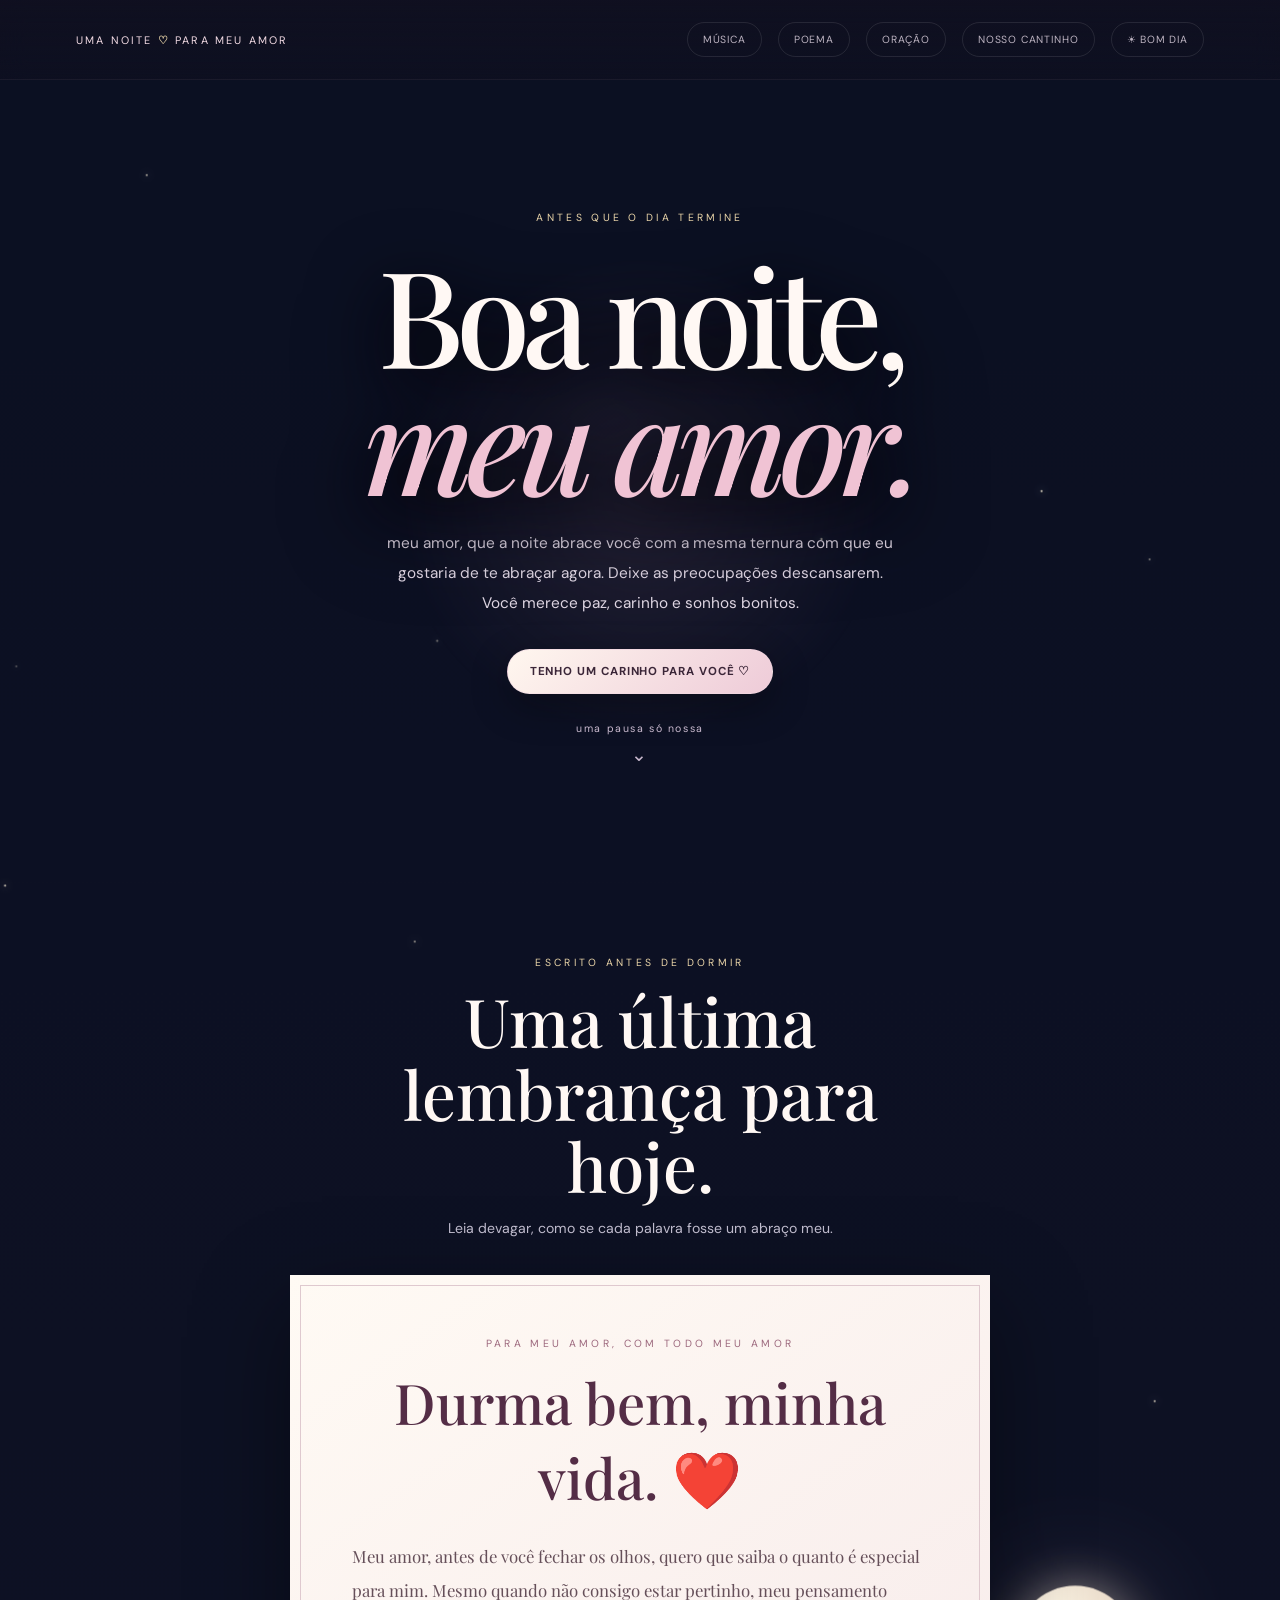
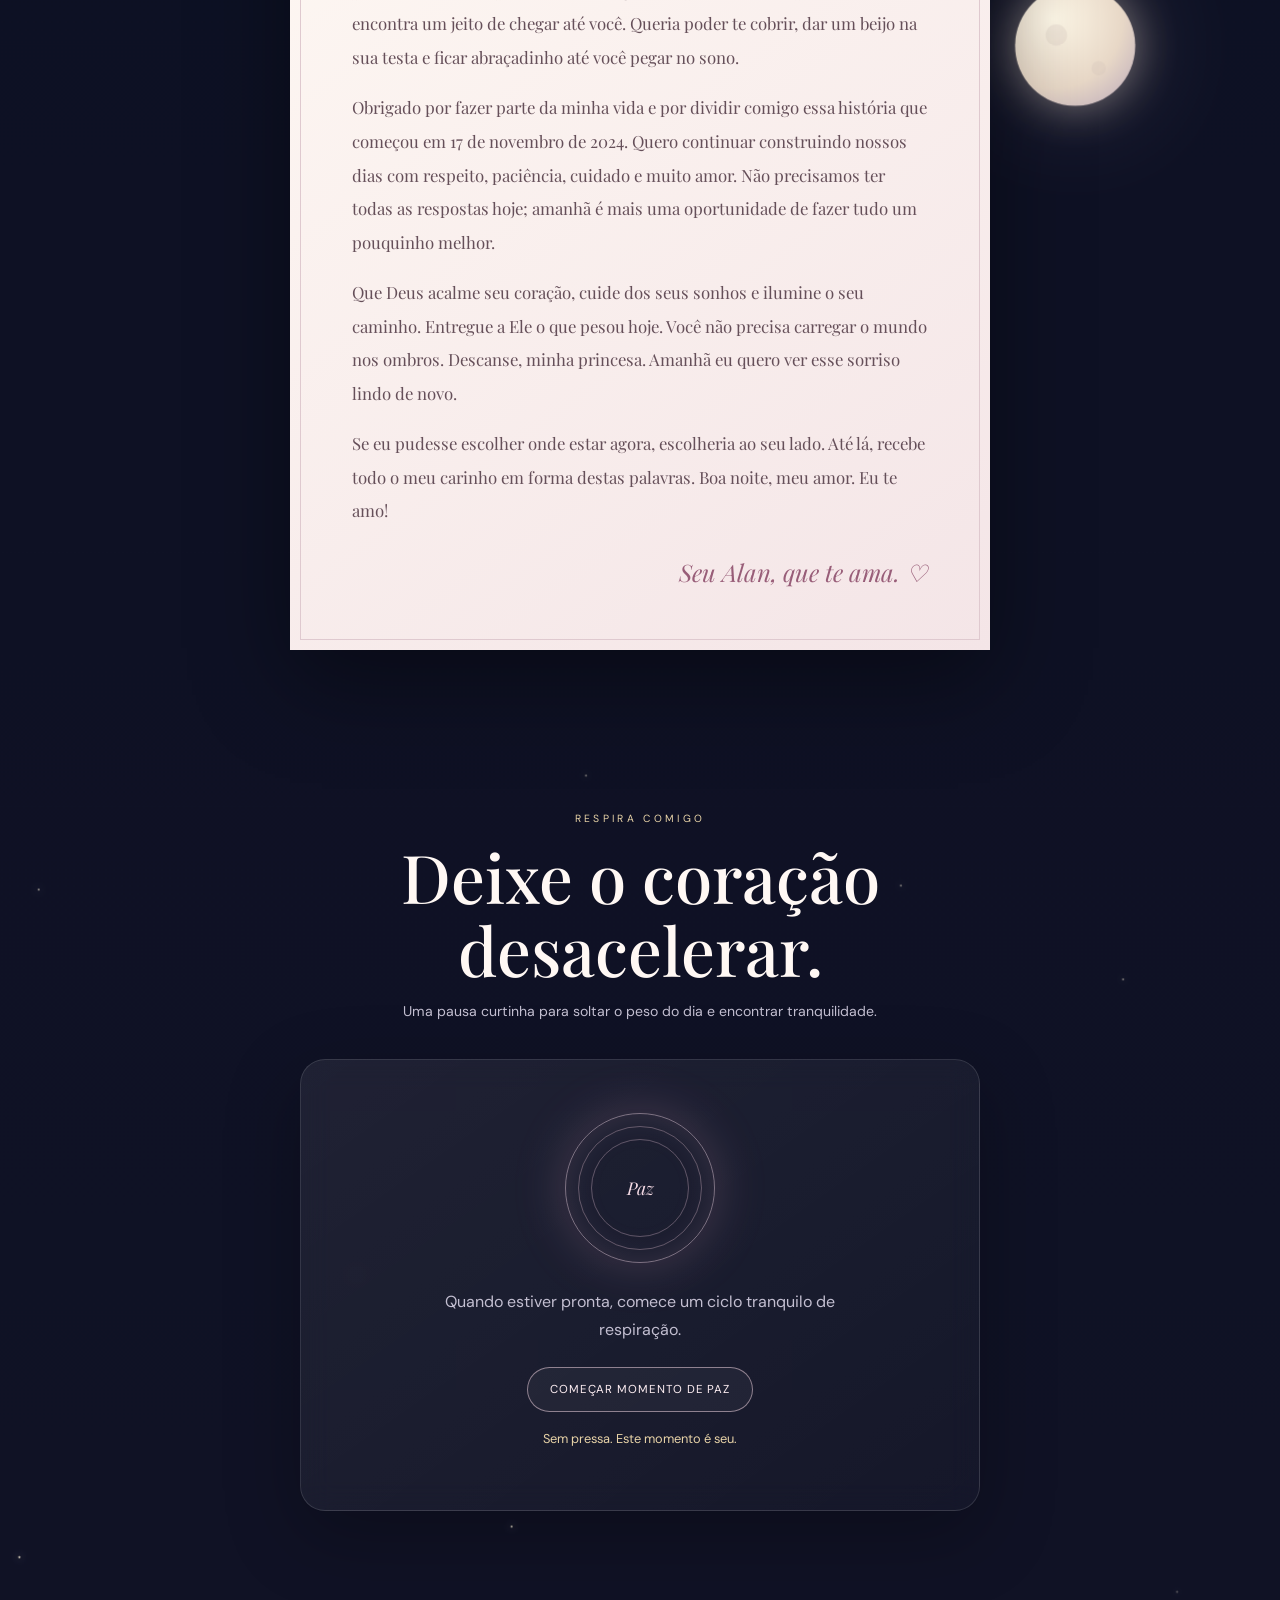
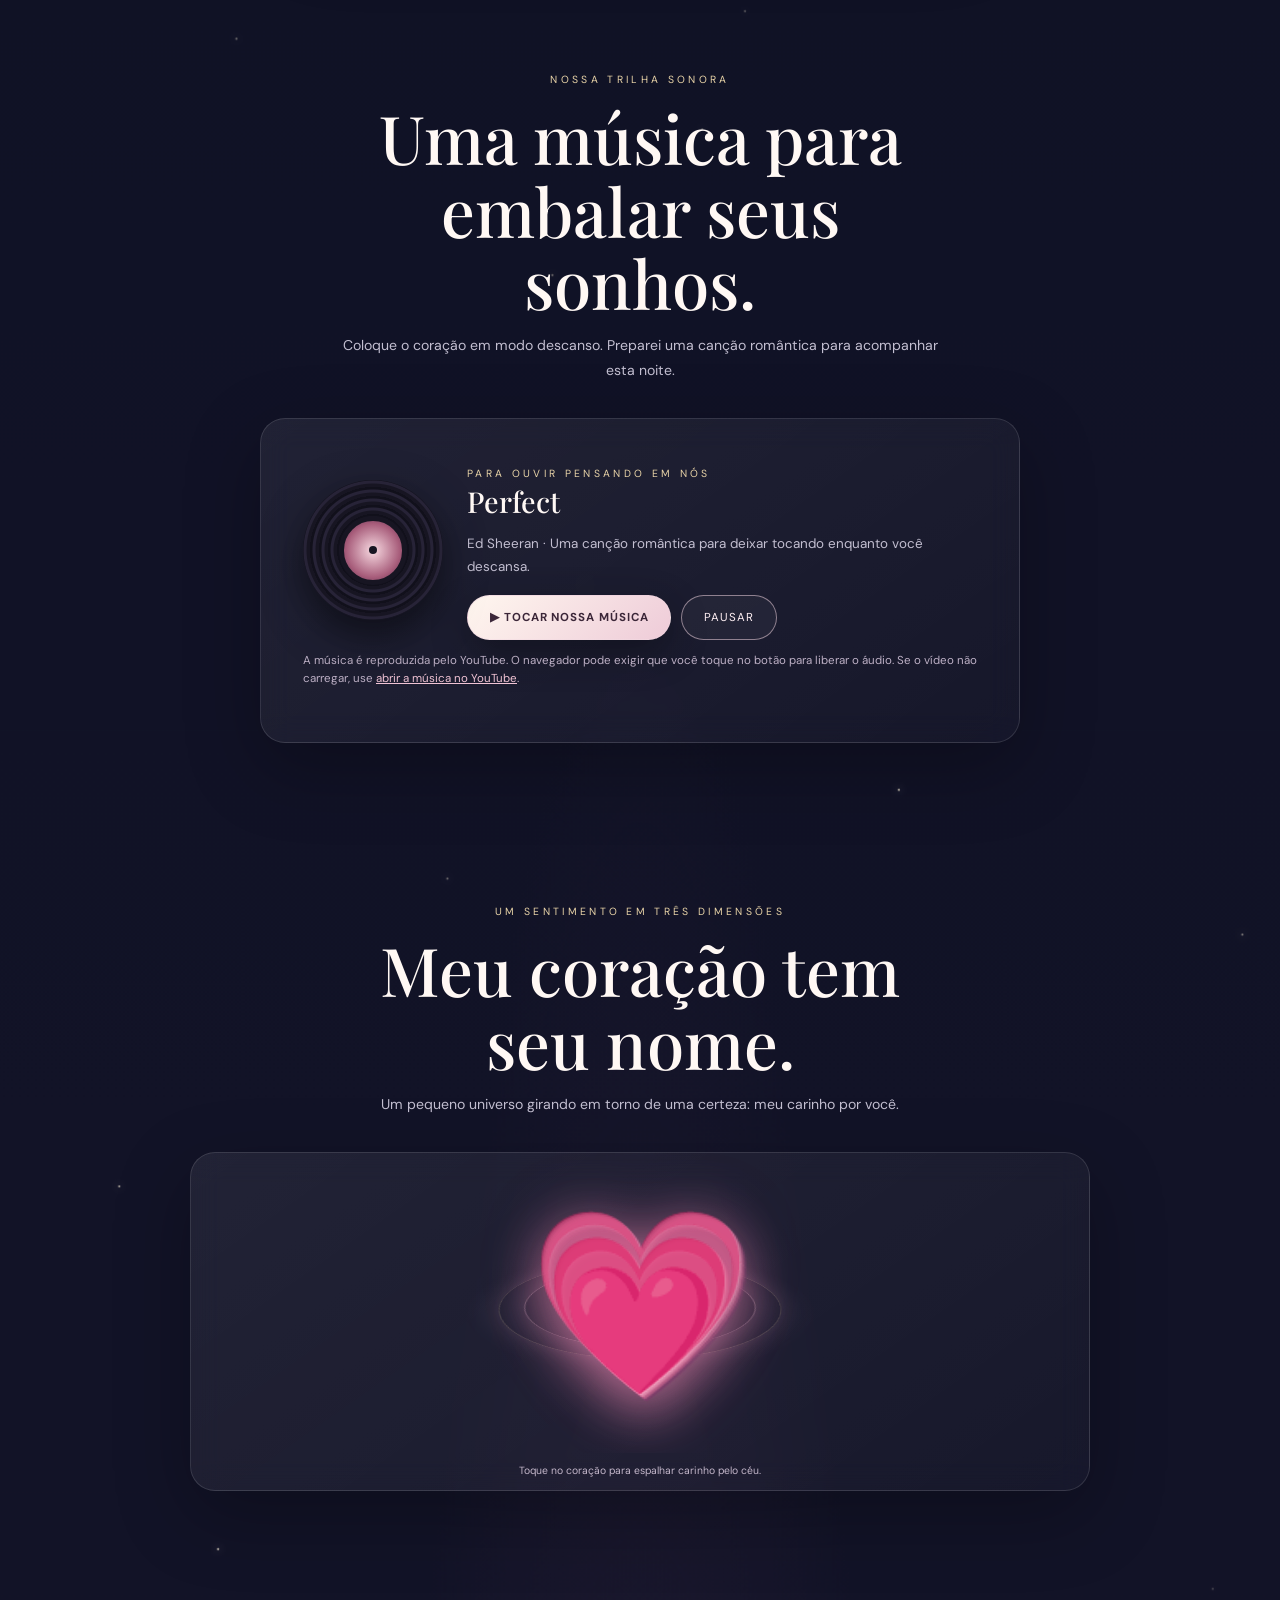
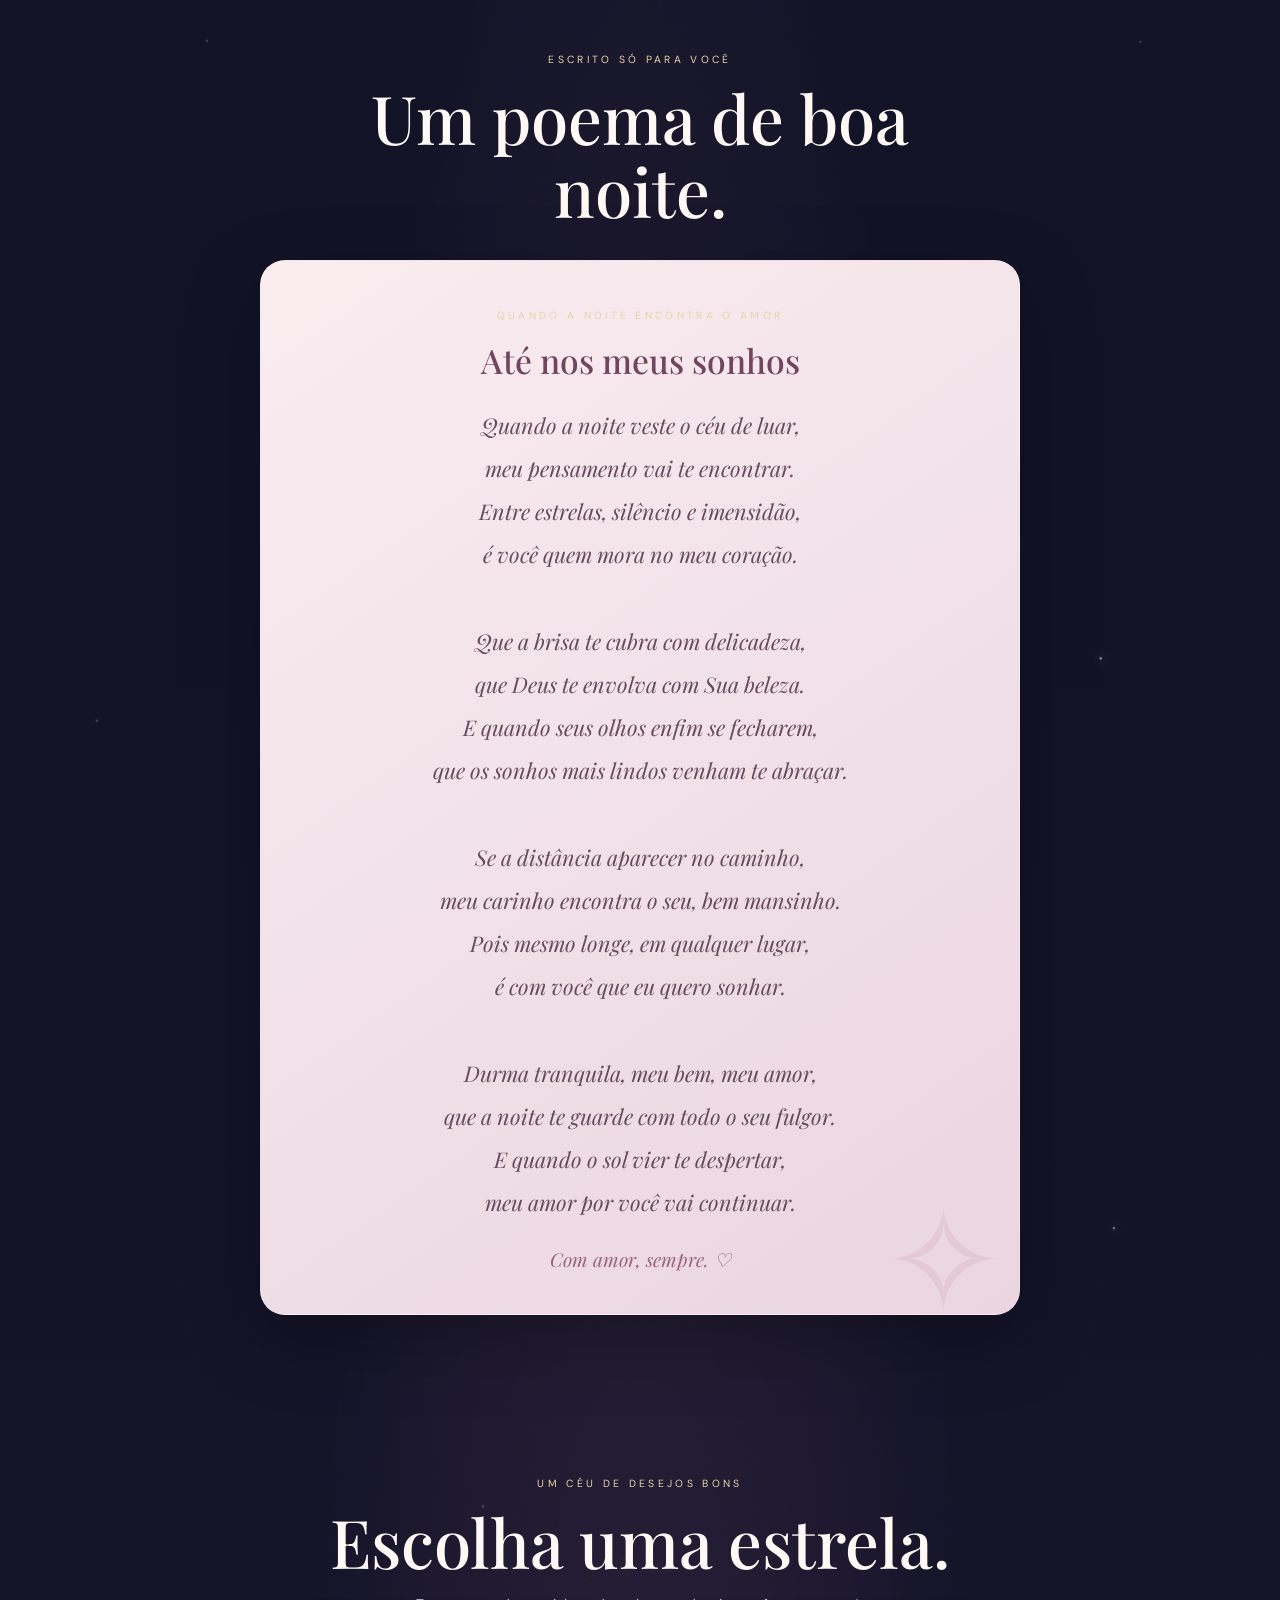
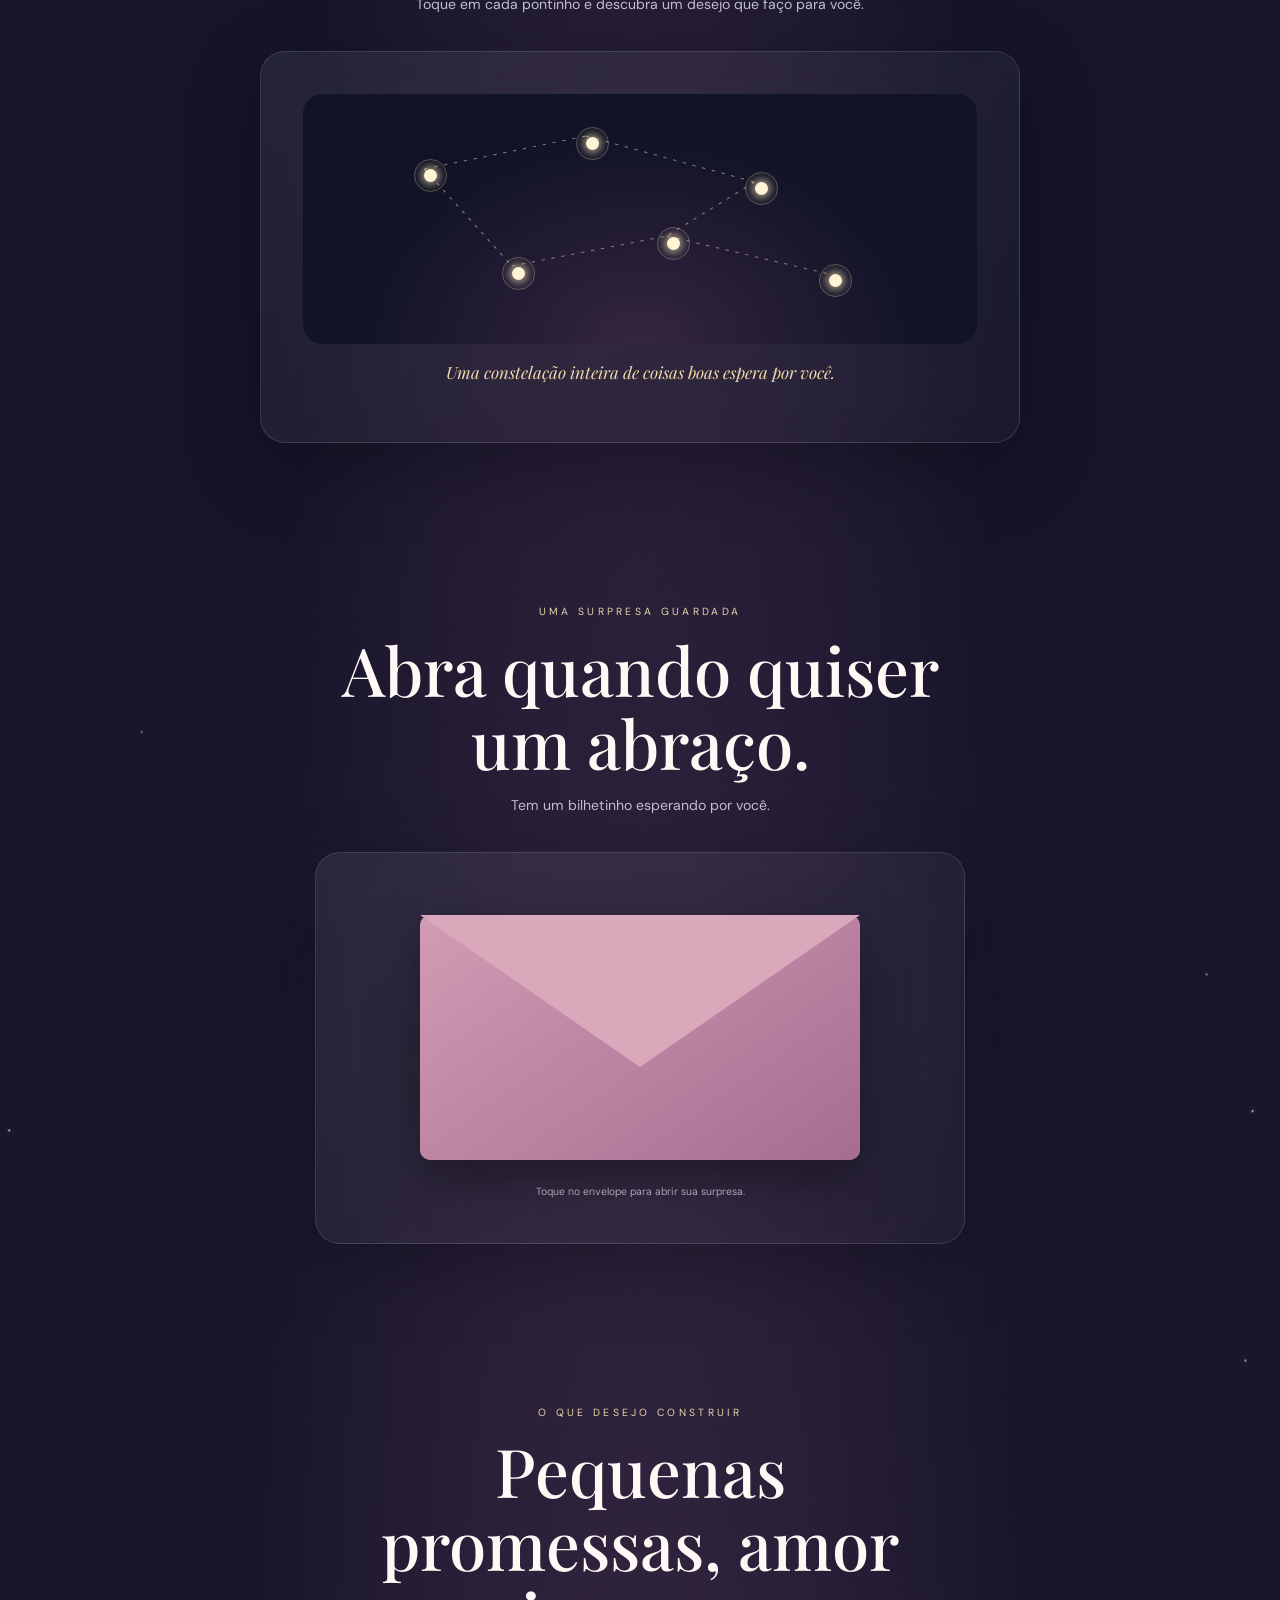
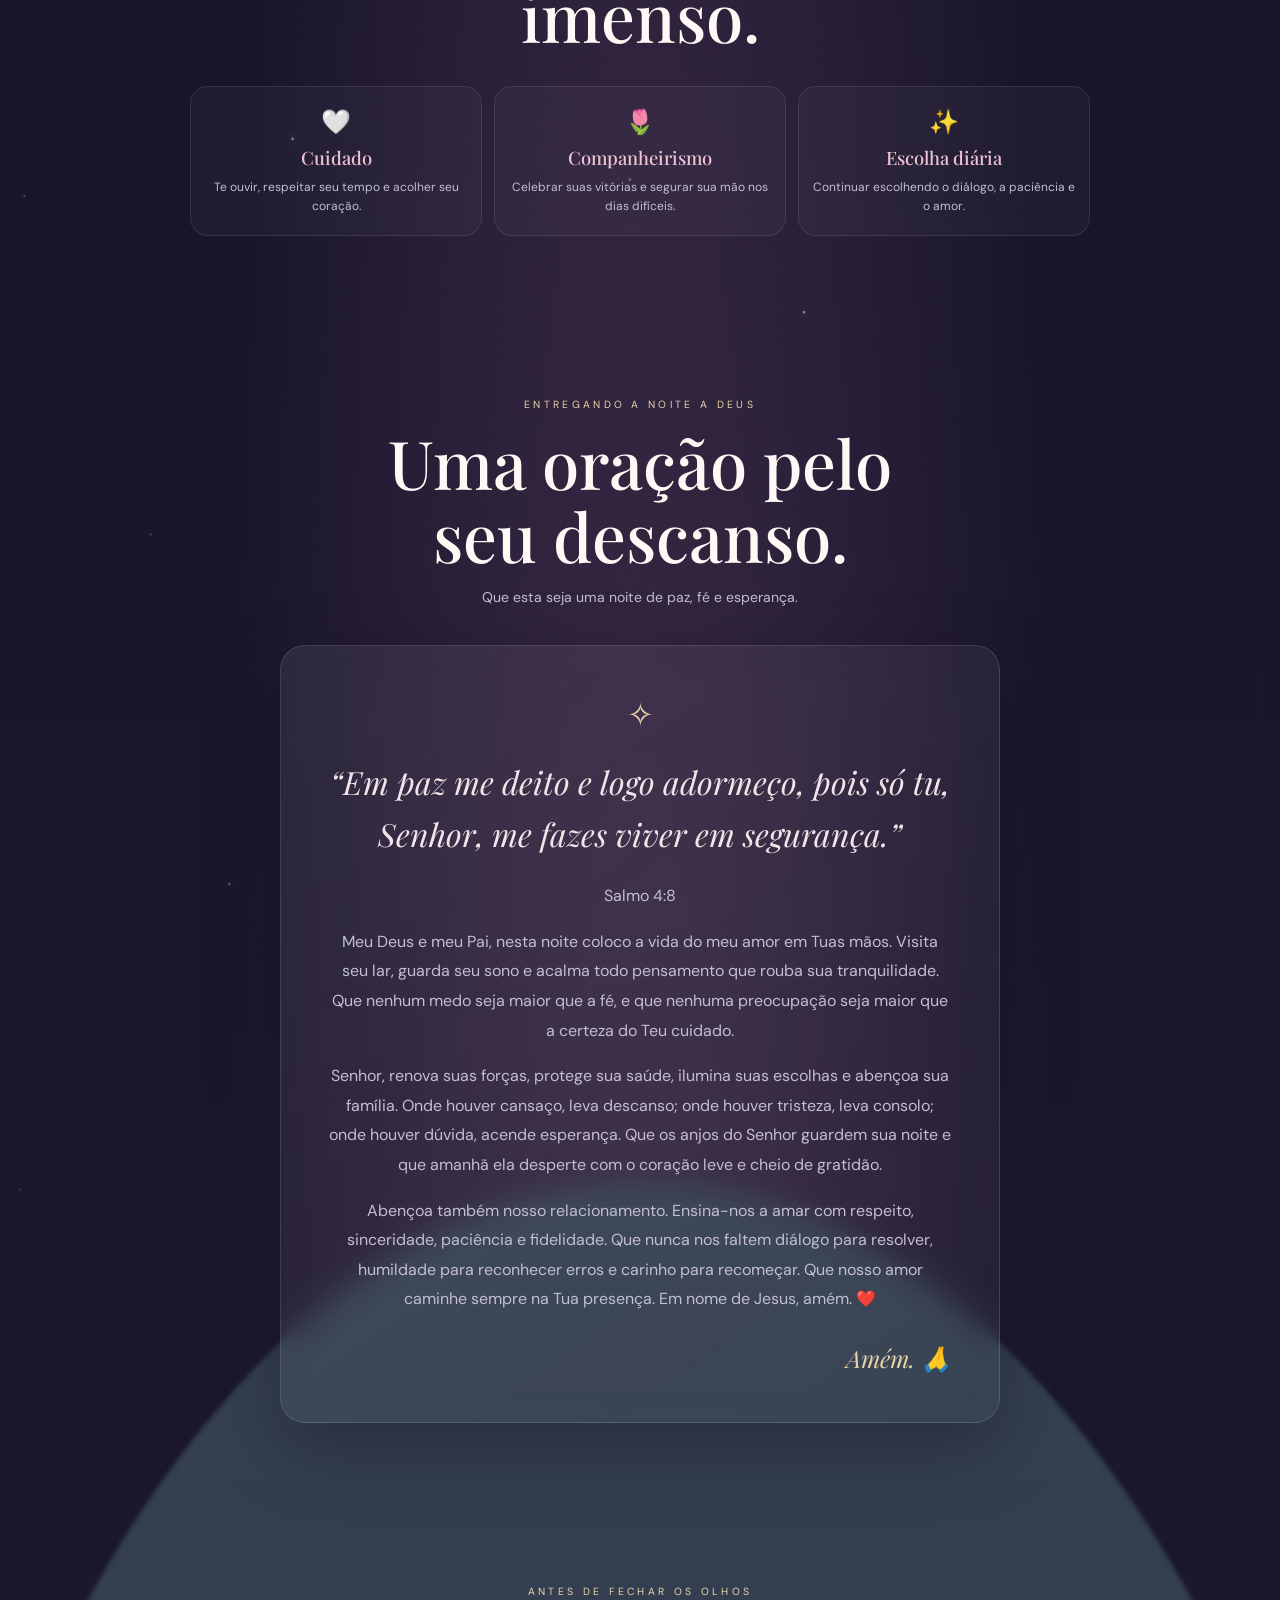
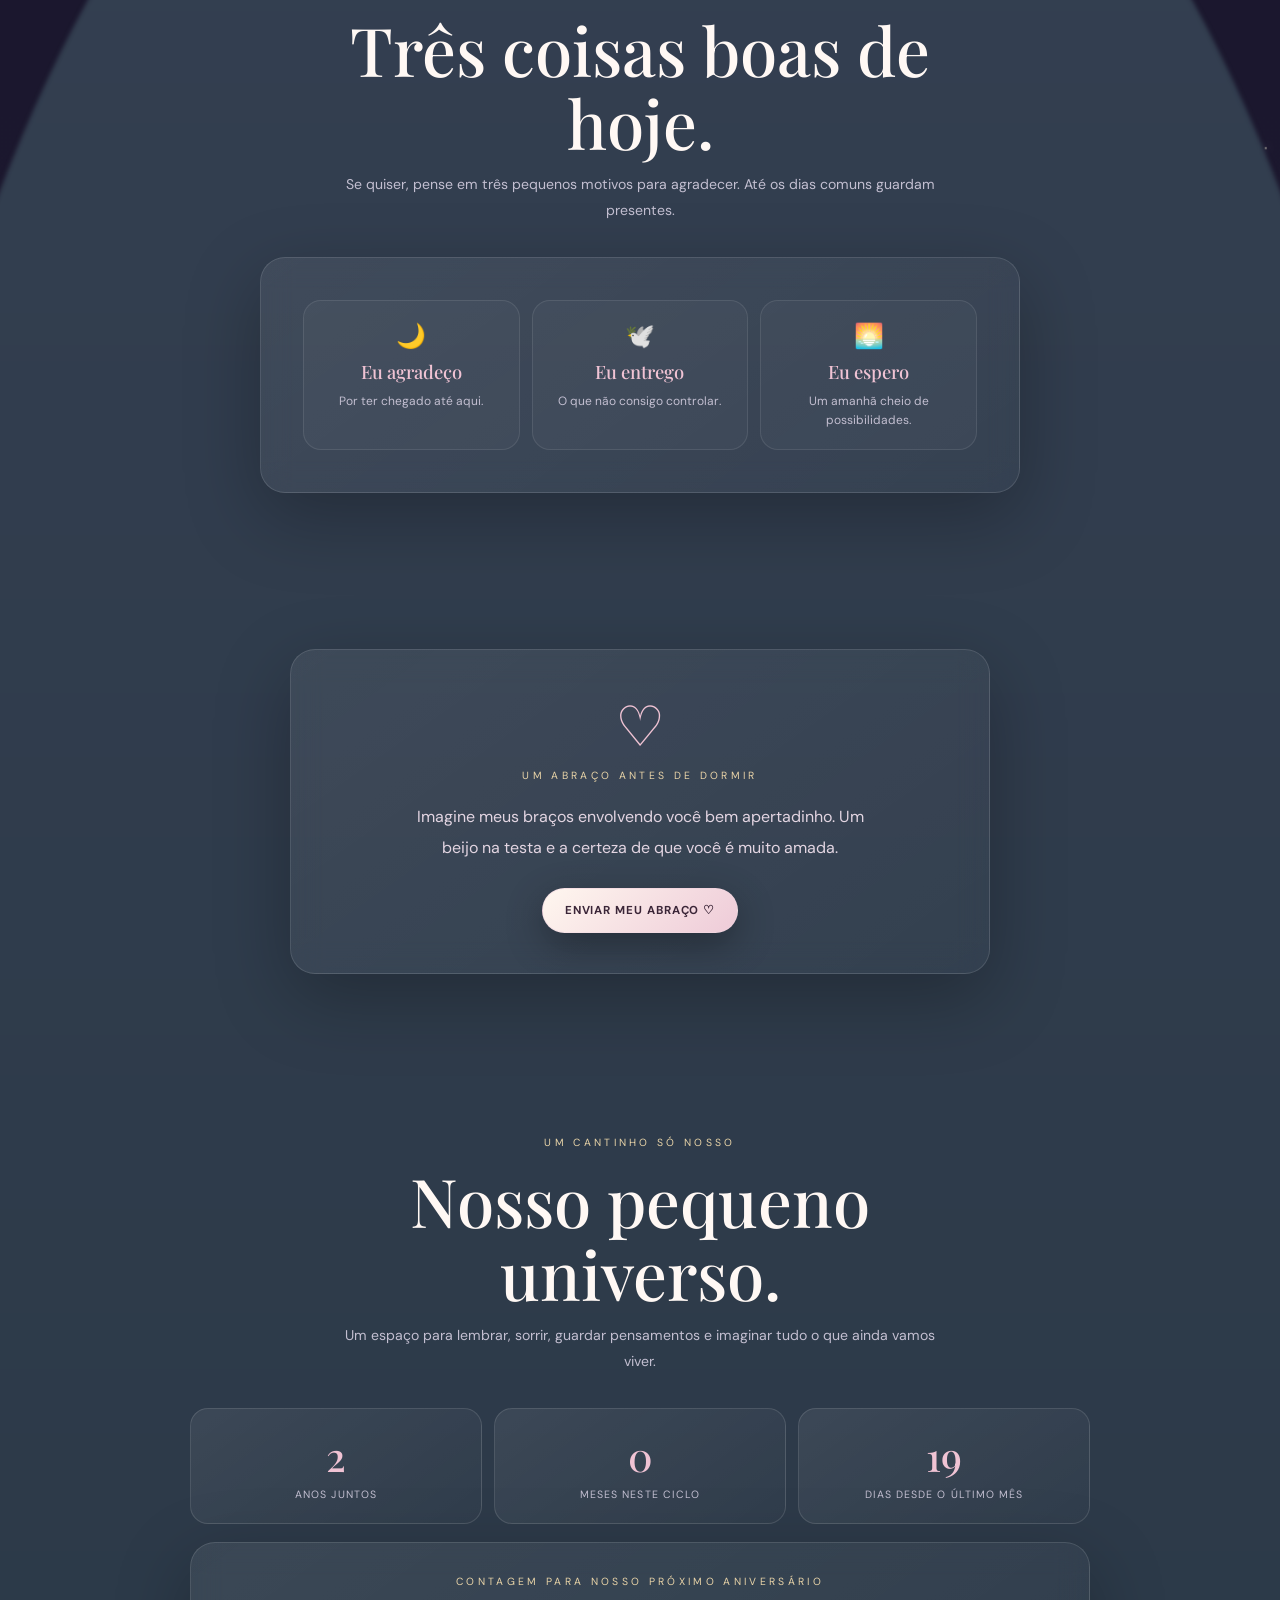
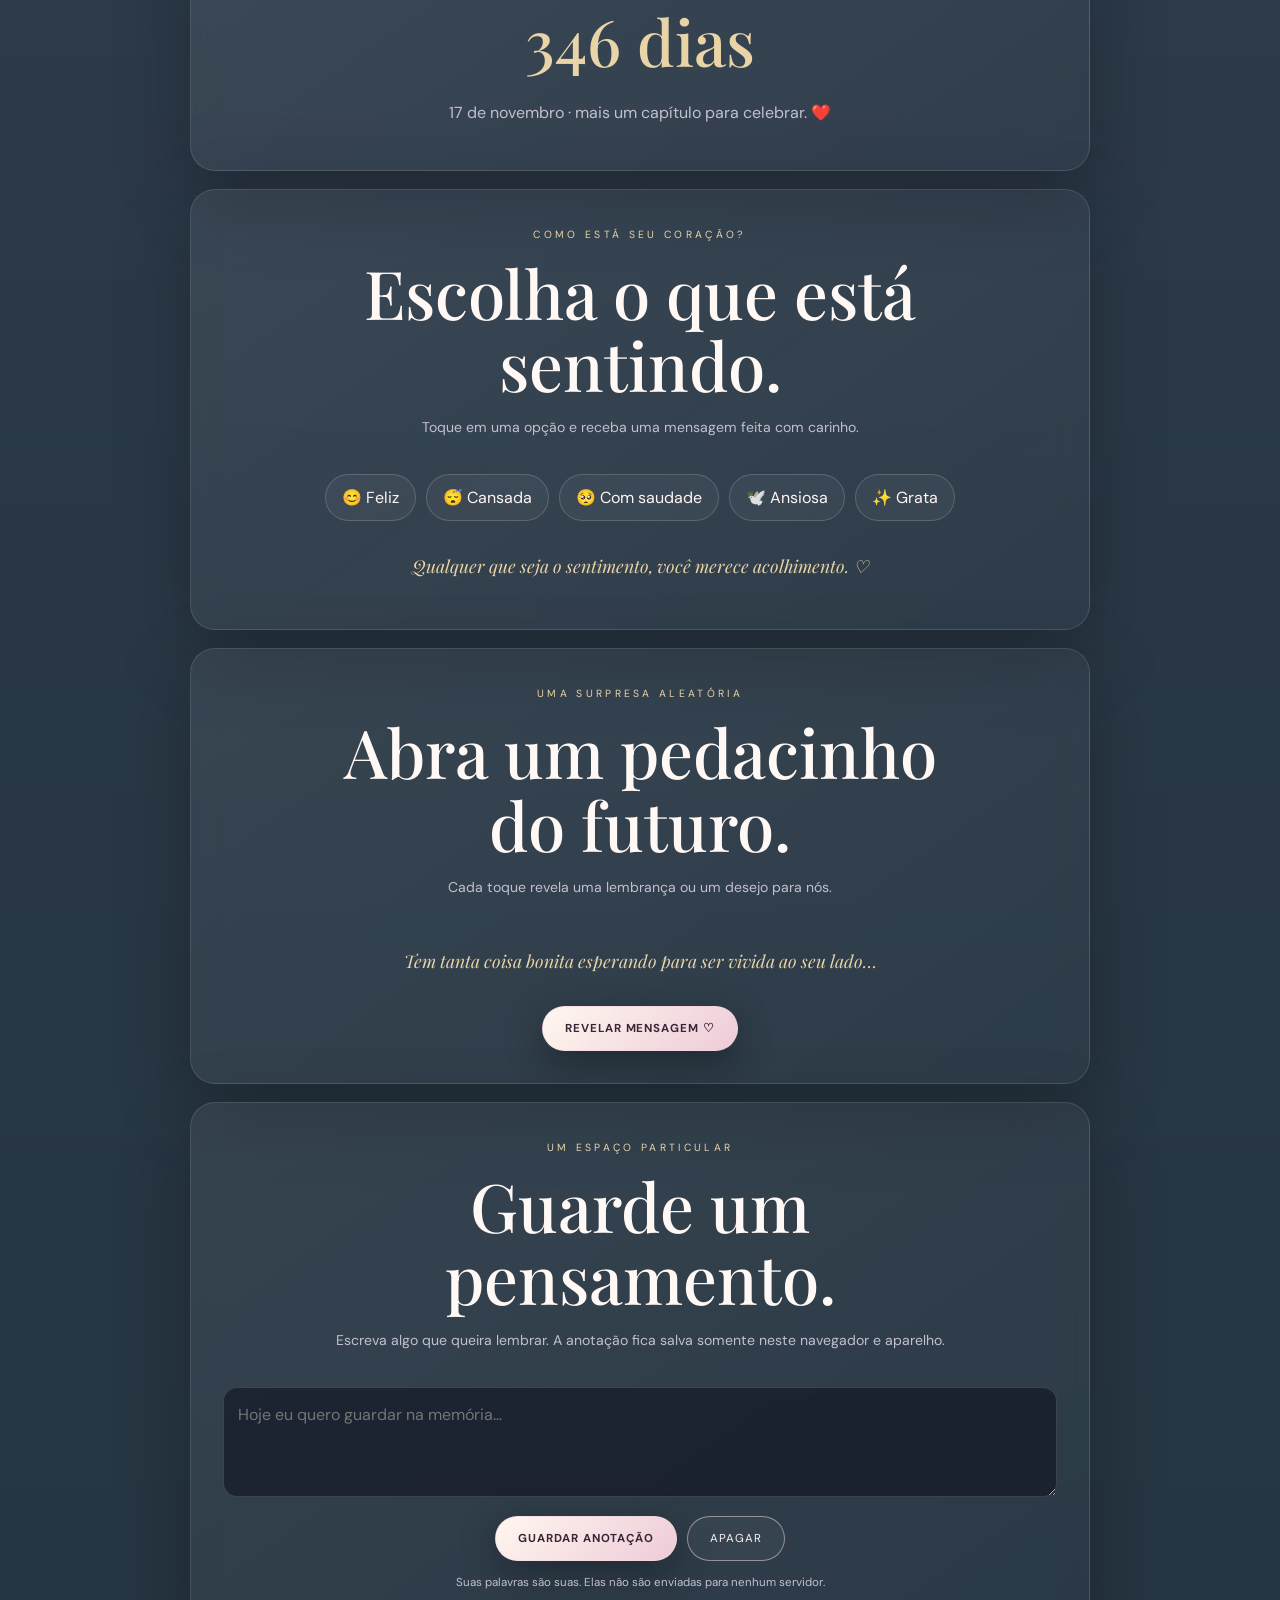
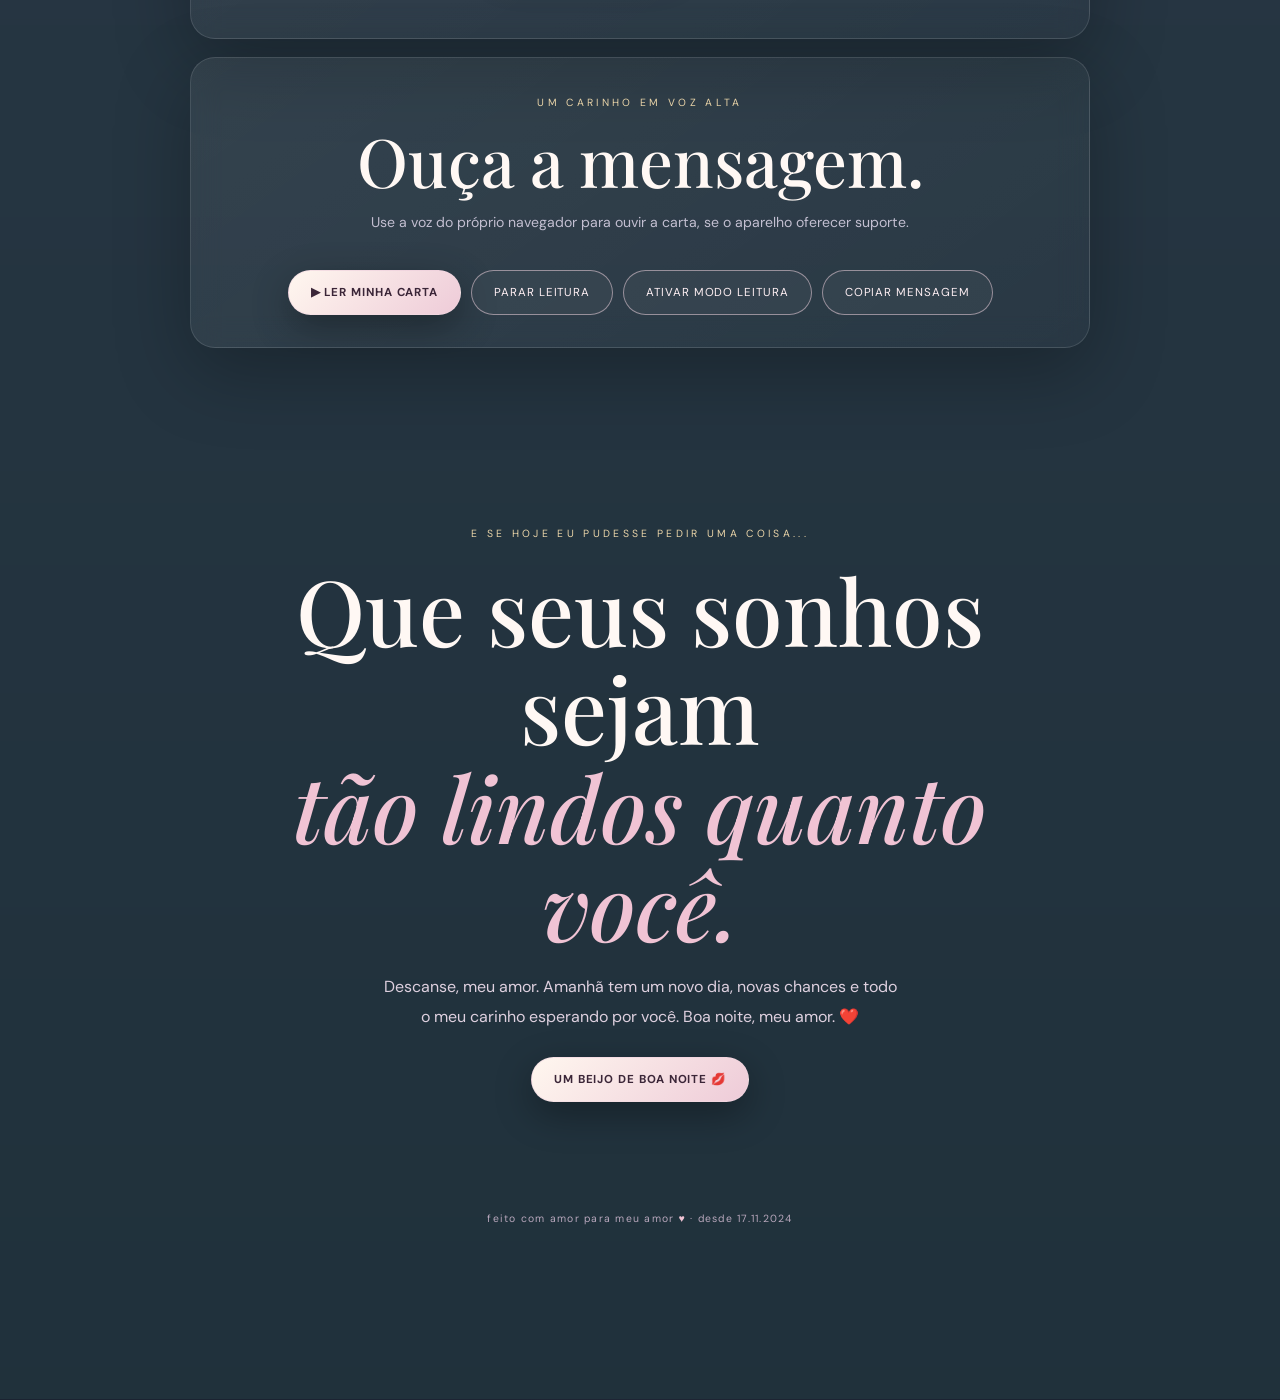
==== commit c5fd1f6a: "Adiciona acesso direto ao novo cantinho interativo" ====
--- a/boa-noite.html
+++ b/boa-noite.html
@@ -81,7 +81,7 @@
 </head>
 <body>
 <div class="sky" aria-hidden="true"><div class="stars" id="stars"></div><i class="shooting"></i><i class="shooting"></i><div class="moon" id="moon" title="Toque na lua para fazer um pedido"></div></div>
-<header><div class="brand">uma noite <b>♡</b> para meu amor</div><nav class="night-nav"><a href="#musica">MÚSICA</a><a href="#poema">POEMA</a><a href="#oracao">ORAÇÃO</a><a href="./index.html">☀ BOM DIA</a></nav></header>
+<header><div class="brand">uma noite <b>♡</b> para meu amor</div><nav class="night-nav"><a href="#musica">MÚSICA</a><a href="#poema">POEMA</a><a href="#oracao">ORAÇÃO</a><a href="#nosso-universo">NOSSO CANTINHO</a><a href="./index.html">☀ BOM DIA</a></nav></header>
 <main>
 <section class="hero"><div class="hero-inner"><span class="eyebrow">antes que o dia termine</span><h1>Boa noite,<em>meu amor.</em></h1><p class="intro">meu amor, que a noite abrace você com a mesma ternura com que eu gostaria de te abraçar agora. Deixe as preocupações descansarem. Você merece paz, carinho e sonhos bonitos.</p><button class="primary" id="openLetter">Tenho um carinho para você ♡</button><div class="scroll">uma pausa só nossa<span>⌄</span></div></div></section>
 <section class="reveal" id="carta"><div class="heading"><span class="eyebrow">escrito antes de dormir</span><h2>Uma última lembrança para hoje.</h2><p>Leia devagar, como se cada palavra fosse um abraço meu.</p></div><article class="letter"><div class="eyebrow">para meu amor, com todo meu amor</div><h2>Durma bem, minha vida. ❤️</h2><p>Meu amor, antes de você fechar os olhos, quero que saiba o quanto é especial para mim. Mesmo quando não consigo estar pertinho, meu pensamento encontra um jeito de chegar até você. Queria poder te cobrir, dar um beijo na sua testa e ficar abraçadinho até você pegar no sono.</p><p>Obrigado por fazer parte da minha vida e por dividir comigo essa história que começou em 17 de novembro de 2024. Quero continuar construindo nossos dias com respeito, paciência, cuidado e muito amor. Não precisamos ter todas as respostas hoje; amanhã é mais uma oportunidade de fazer tudo um pouquinho melhor.</p><p>Que Deus acalme seu coração, cuide dos seus sonhos e ilumine o seu caminho. Entregue a Ele o que pesou hoje. Você não precisa carregar o mundo nos ombros. Descanse, minha princesa. Amanhã eu quero ver esse sorriso lindo de novo.</p><p>Se eu pudesse escolher onde estar agora, escolheria ao seu lado. Até lá, recebe todo o meu carinho em forma destas palavras. Boa noite, meu amor. Eu te amo!</p><div class="sign">Seu Alan, que te ama. ♡</div></article></section>
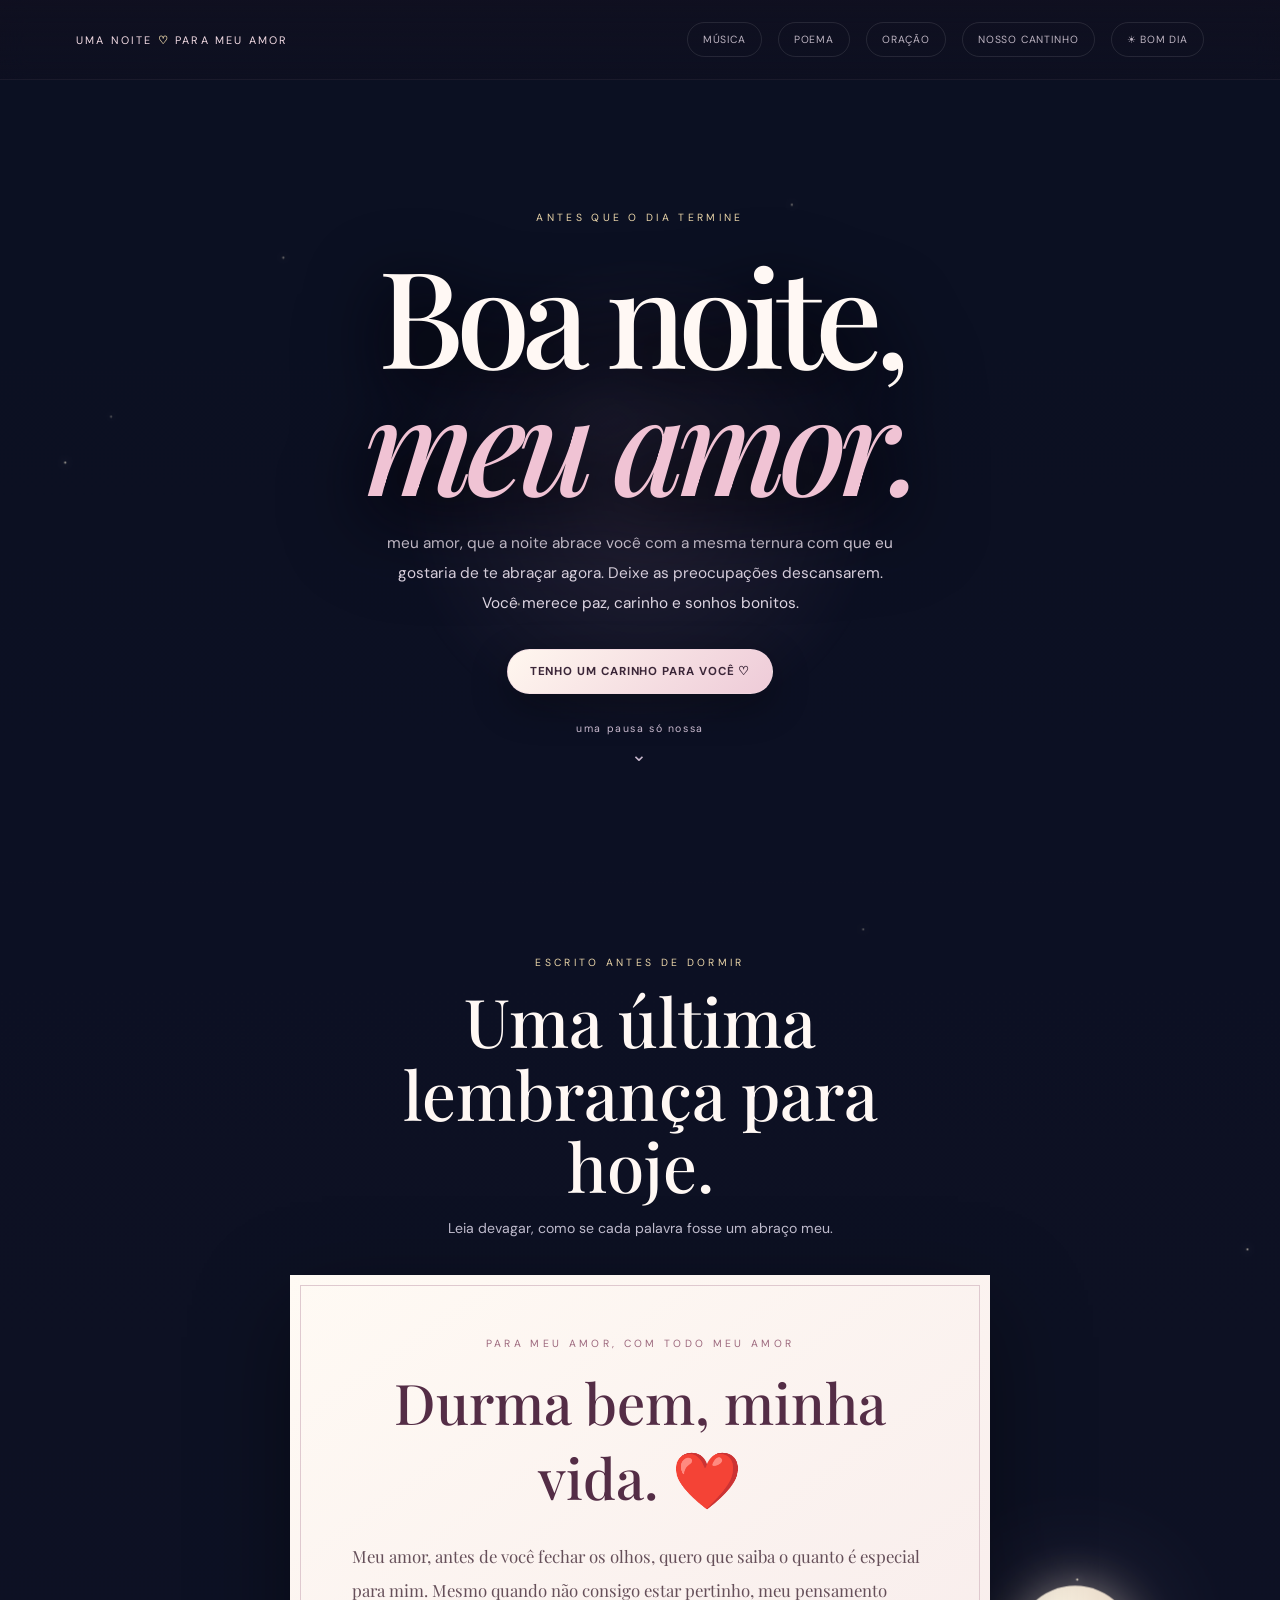
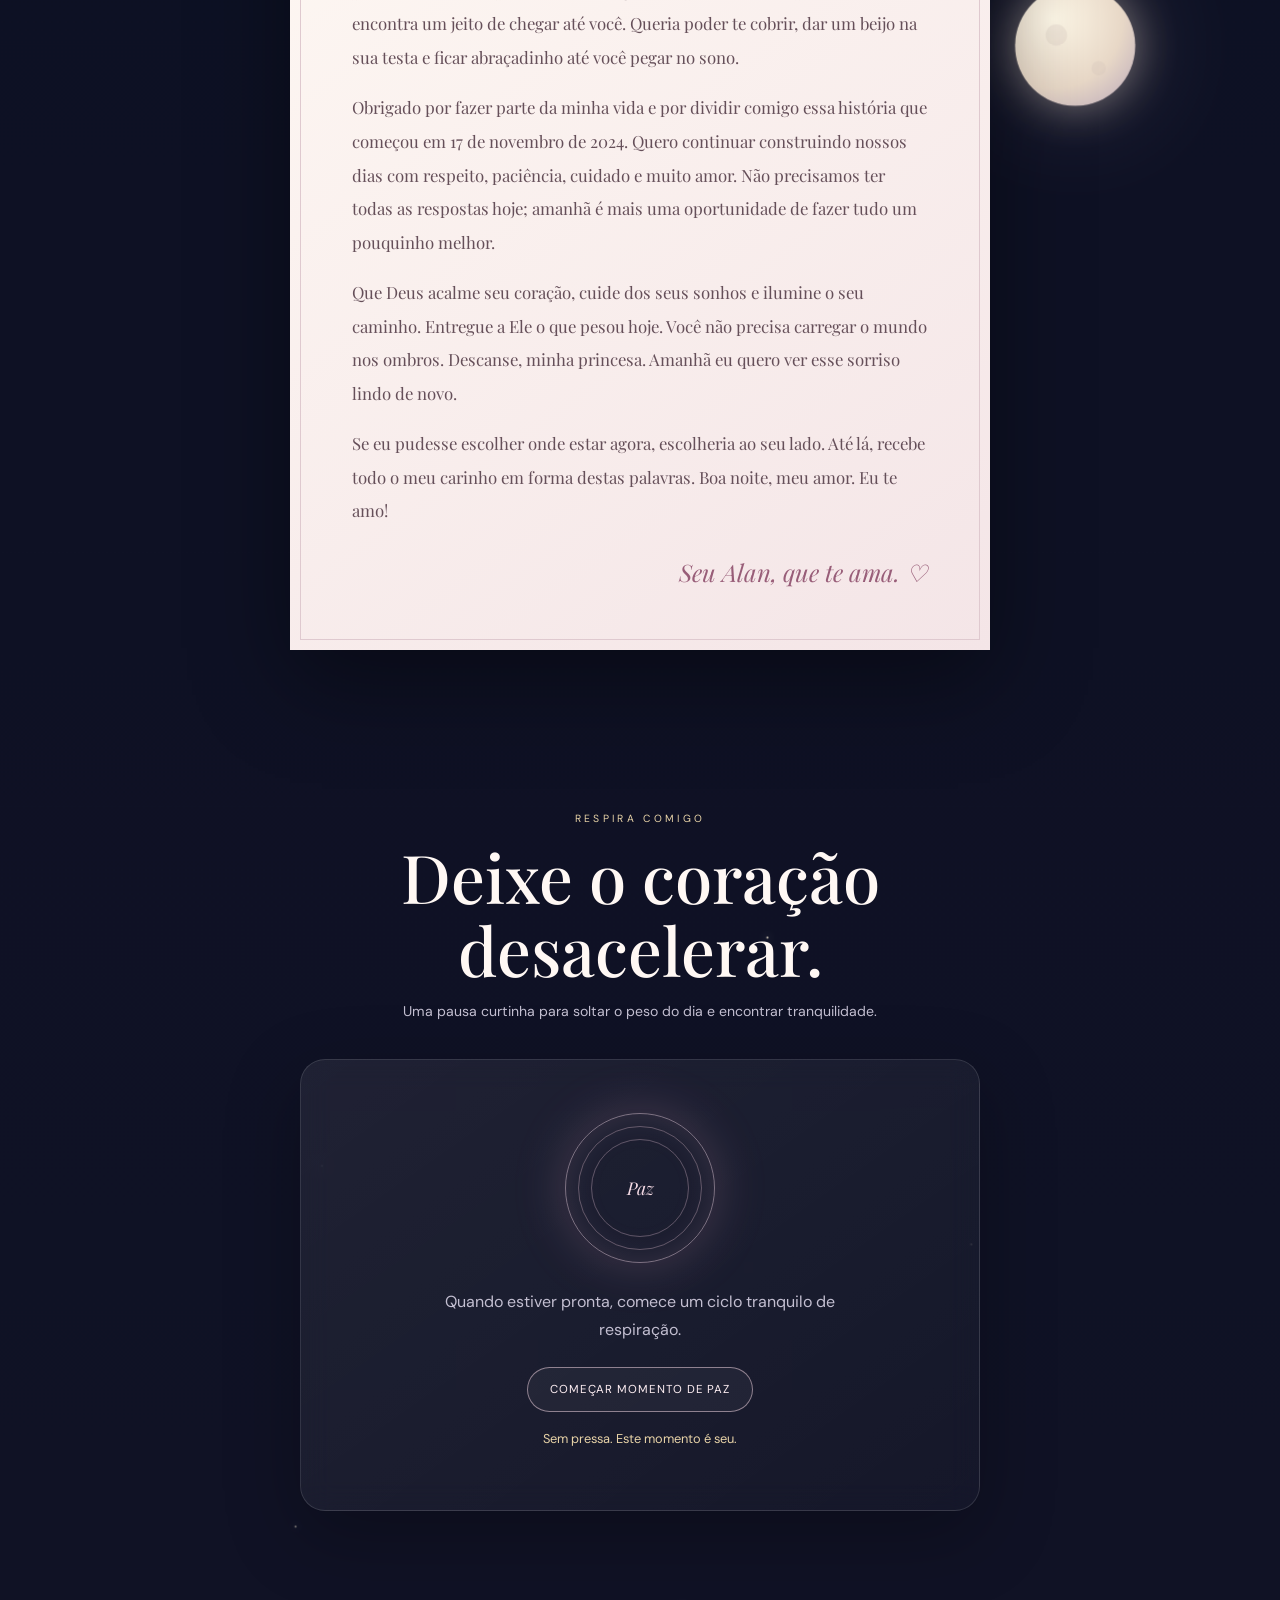
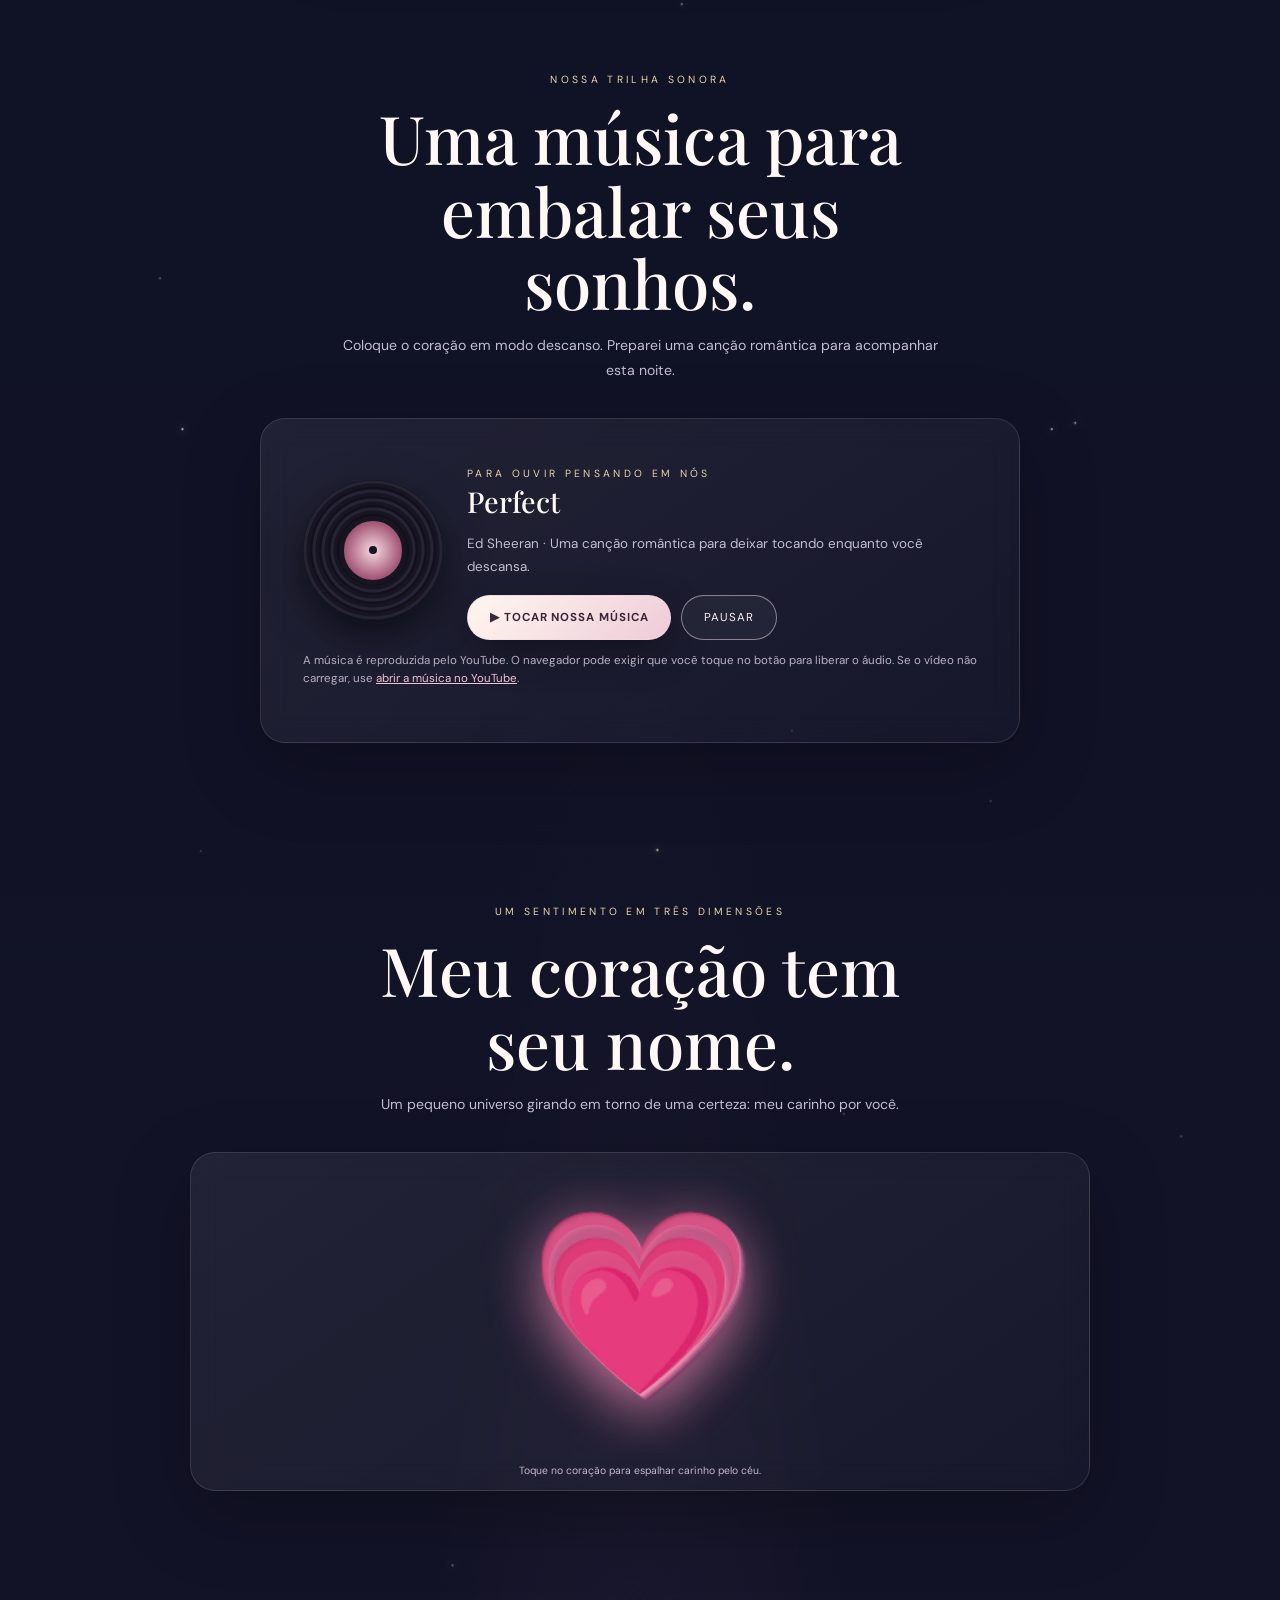
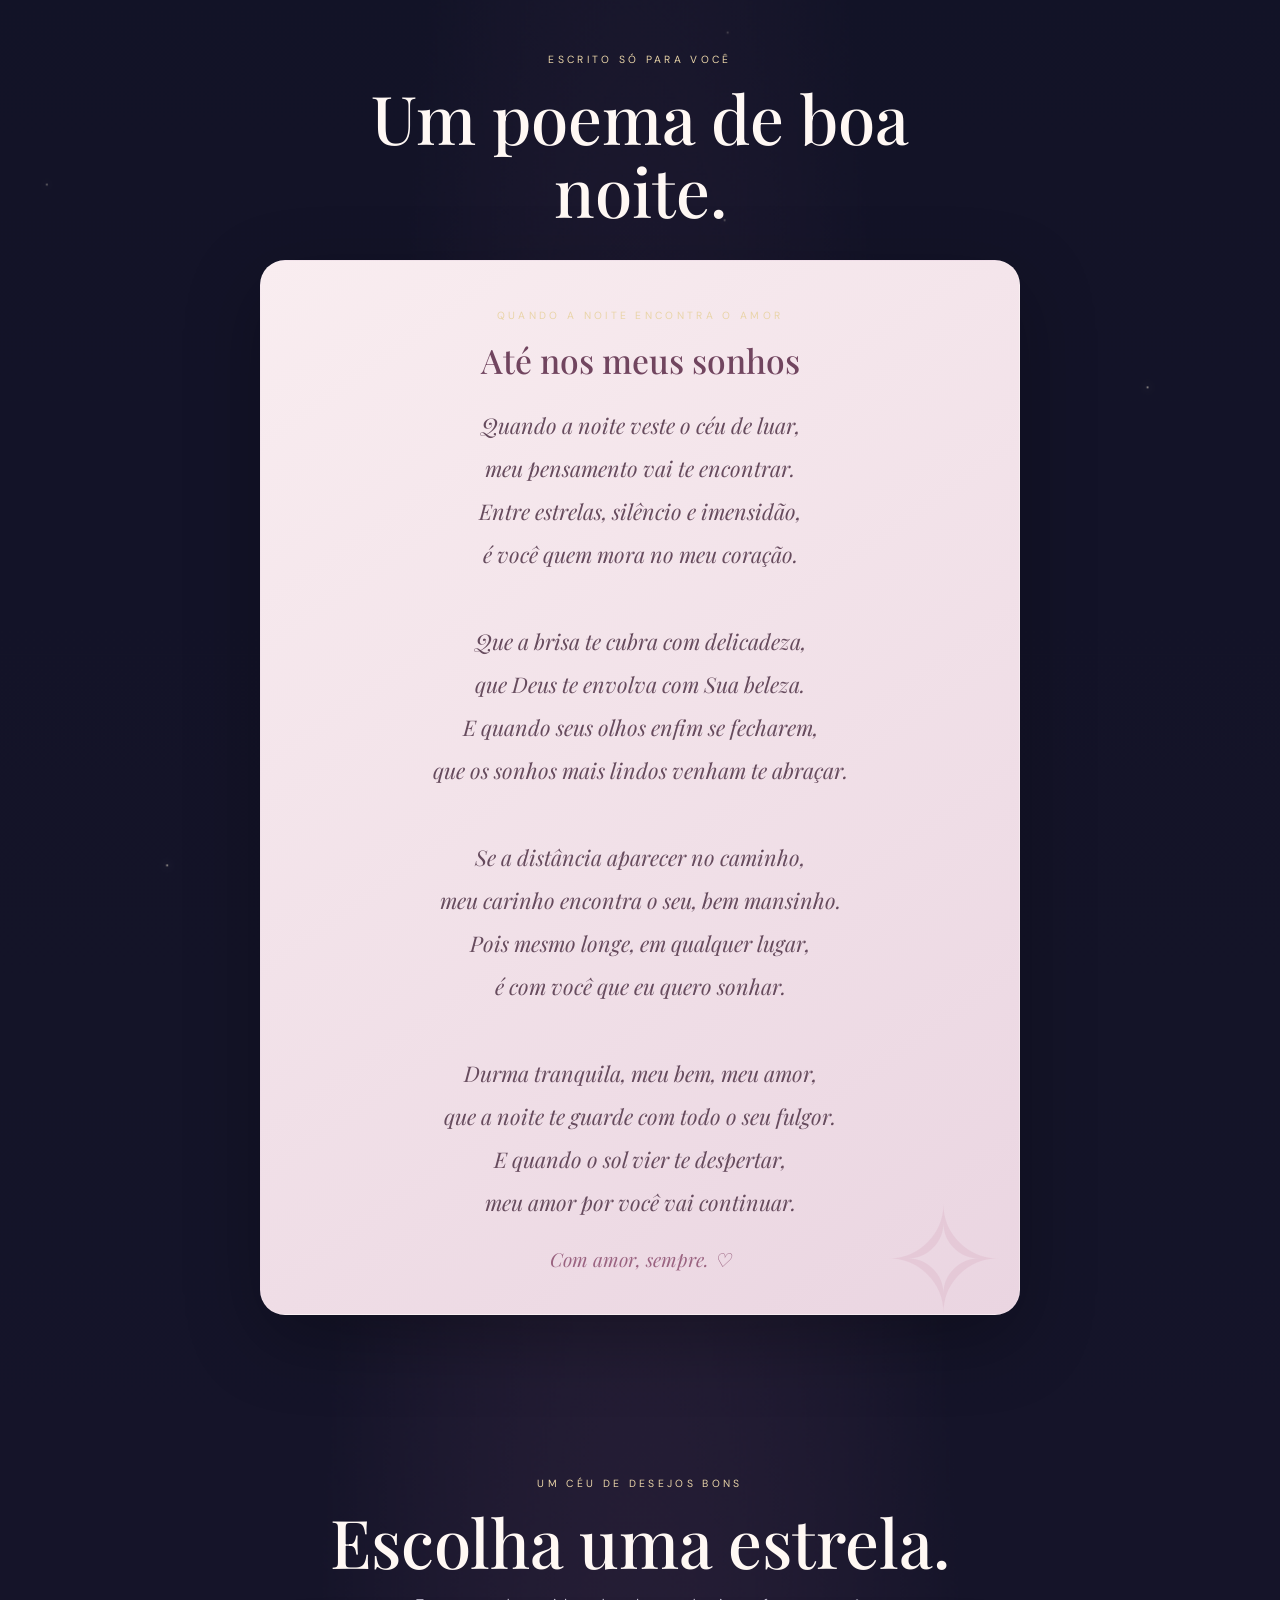
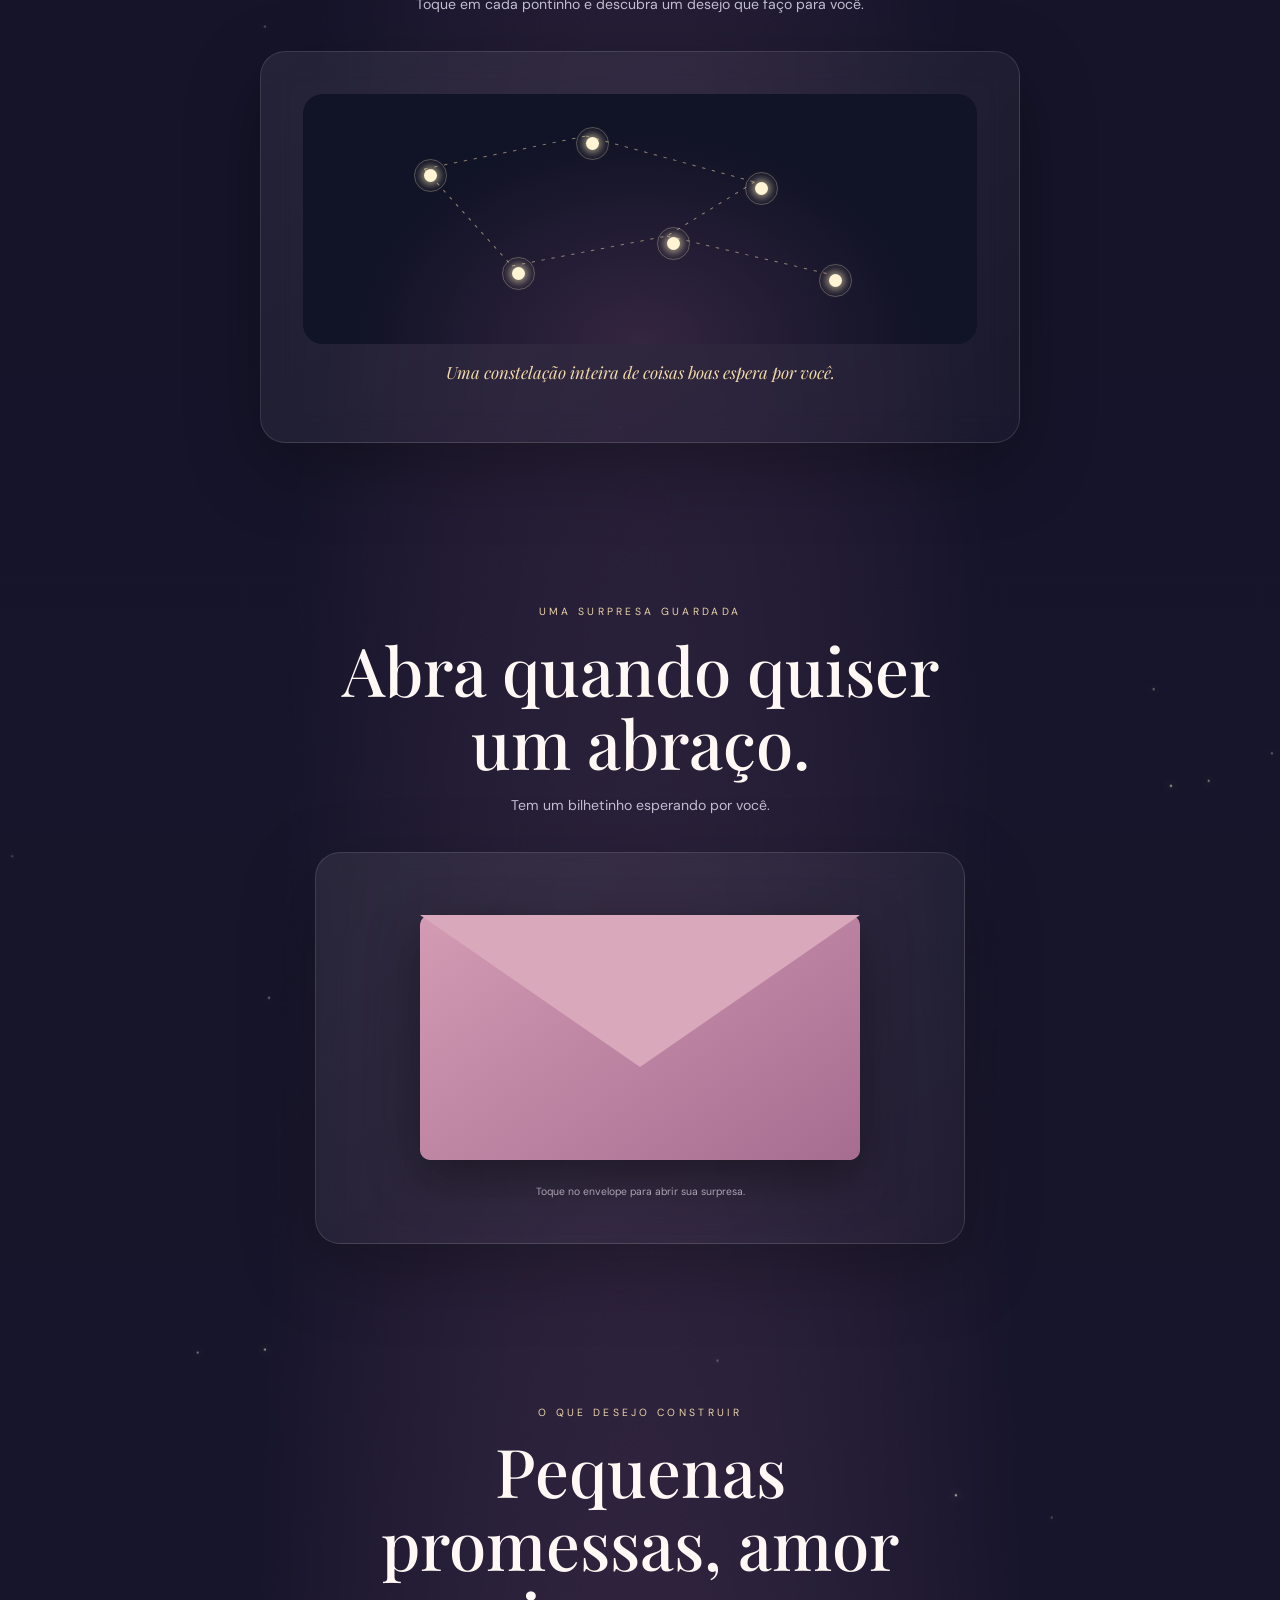
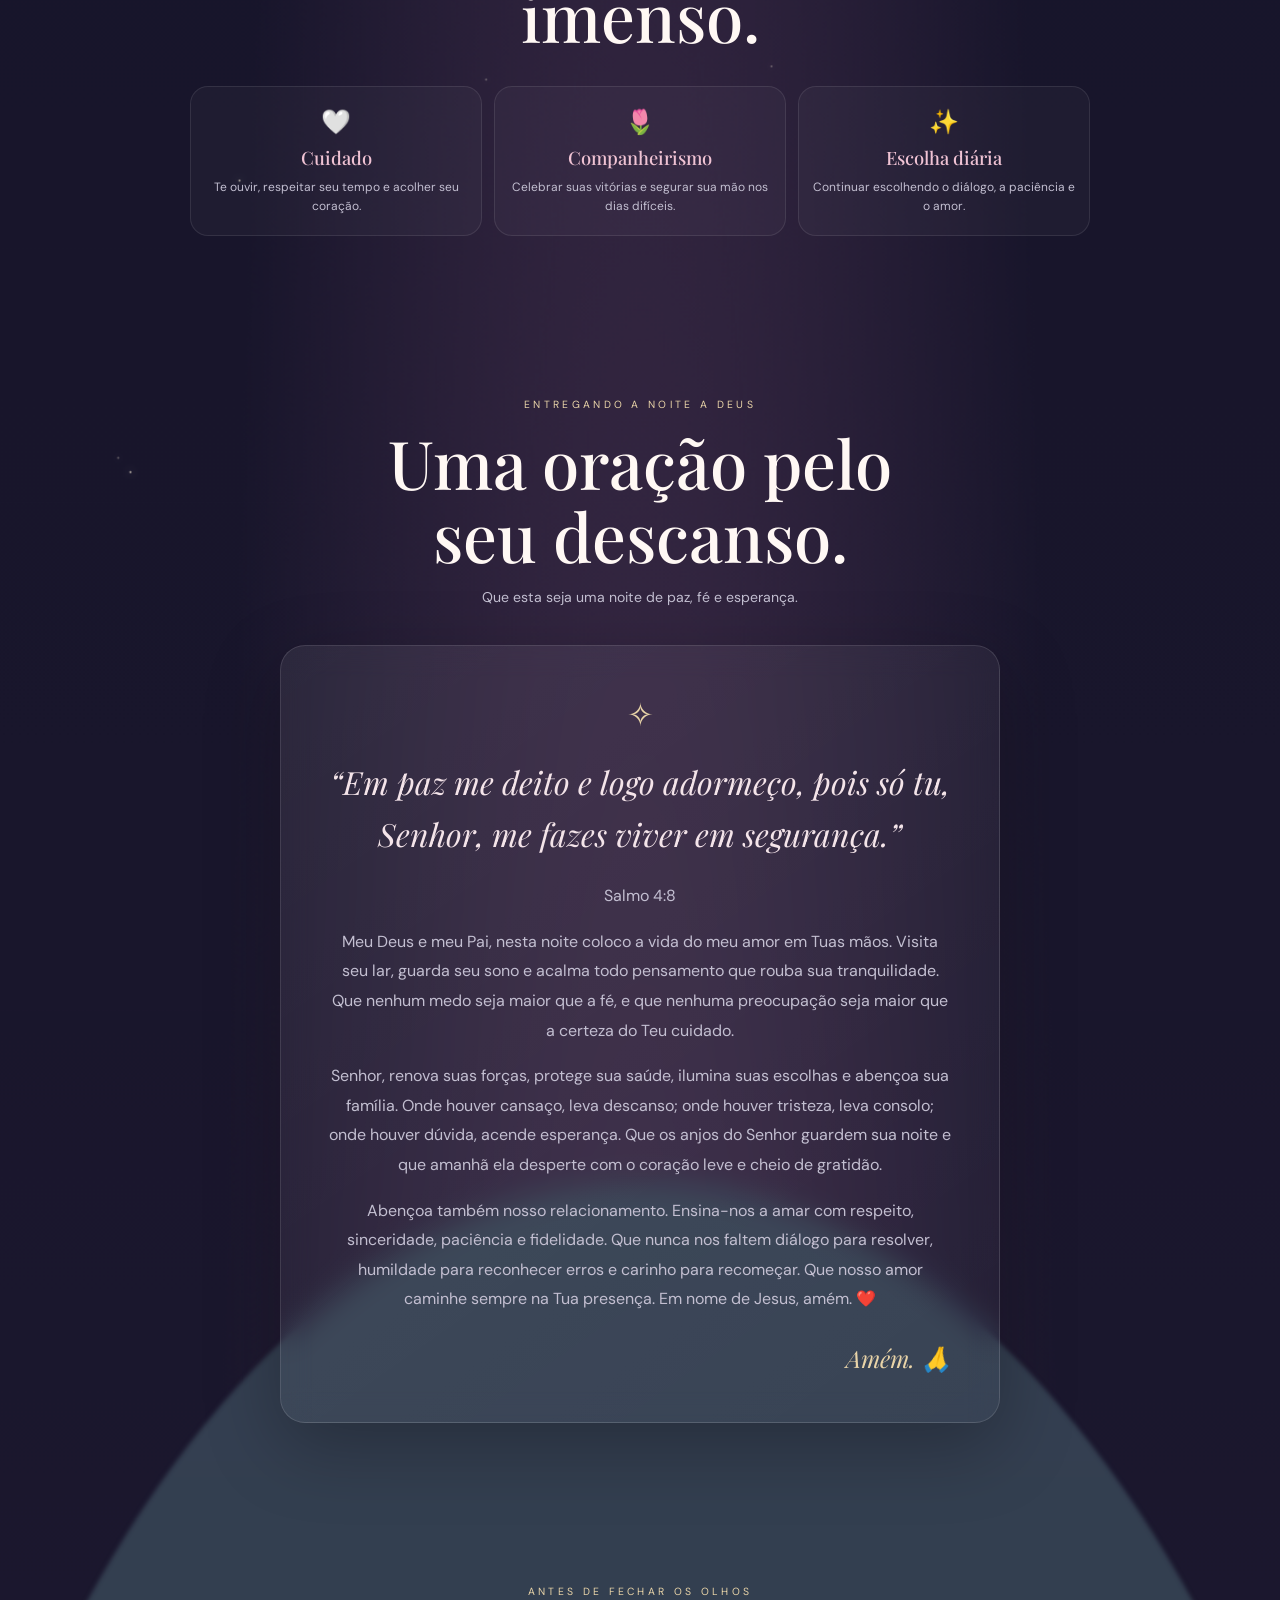
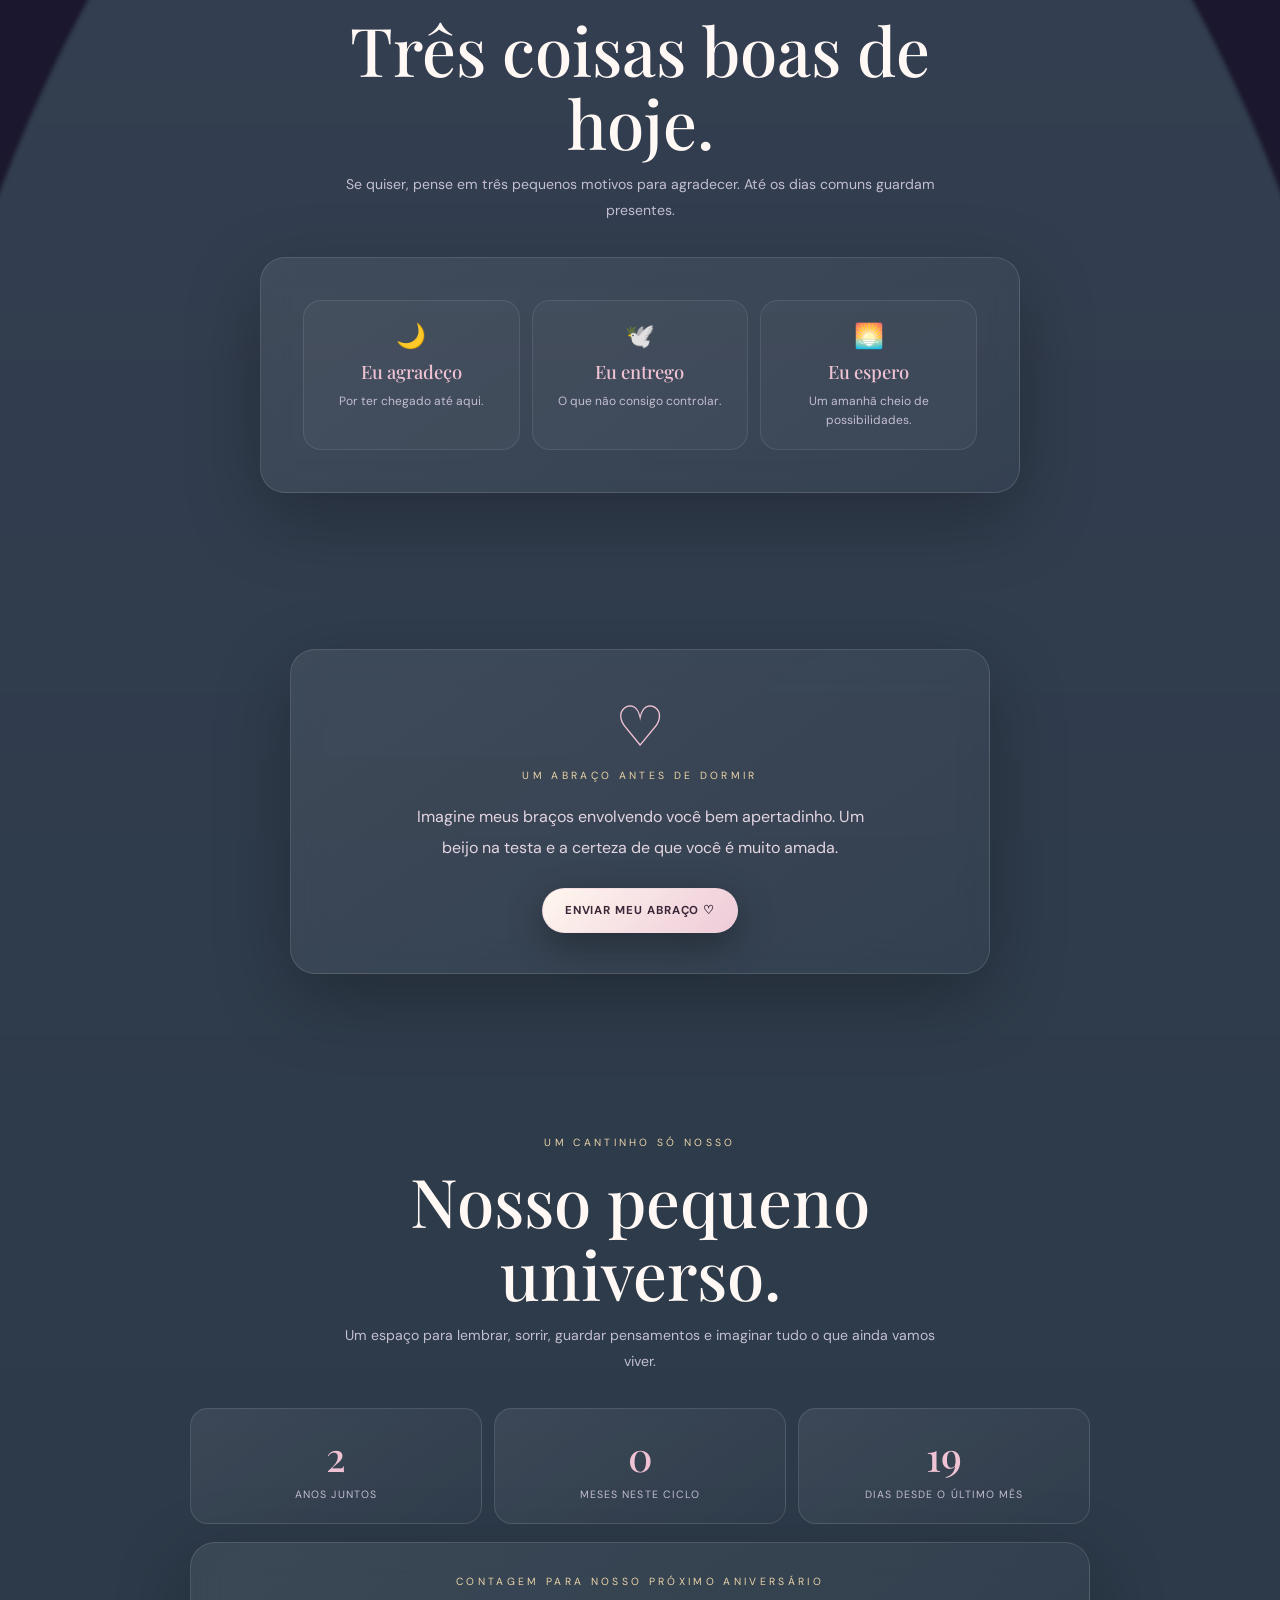
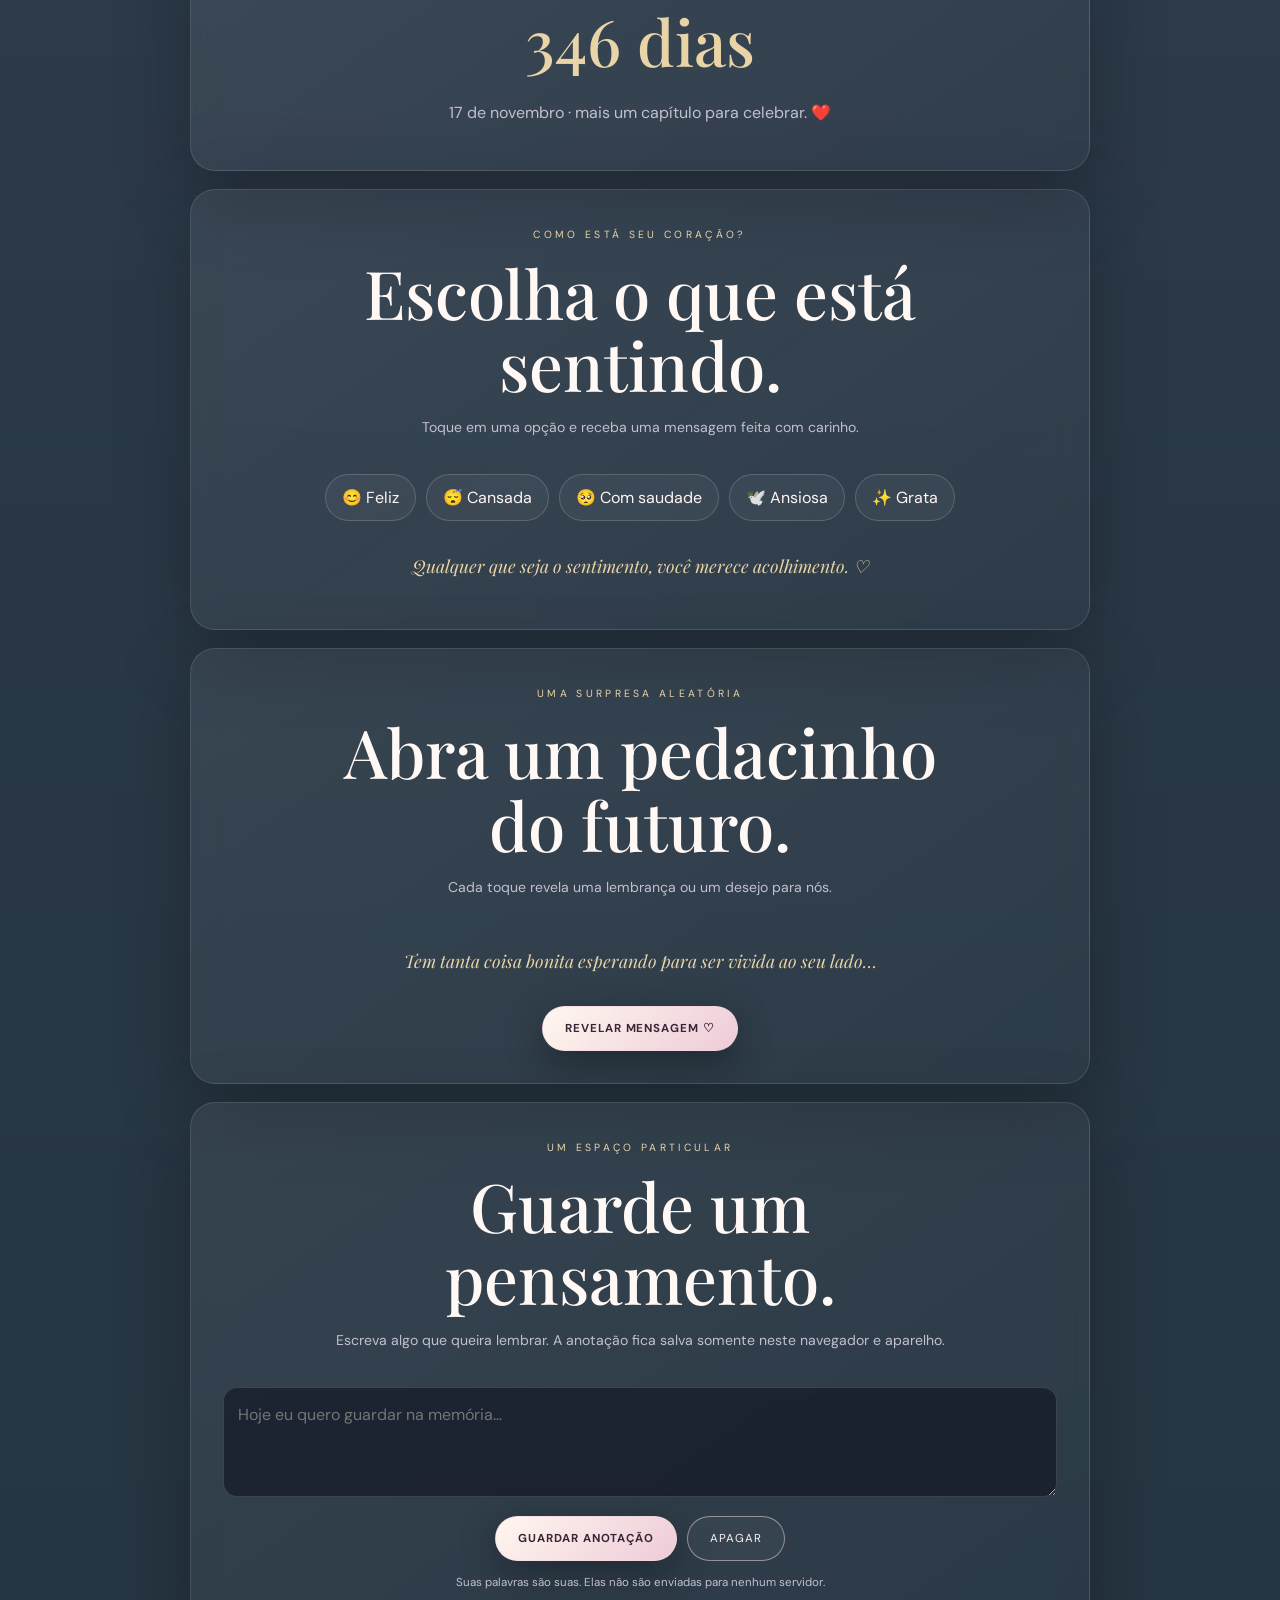
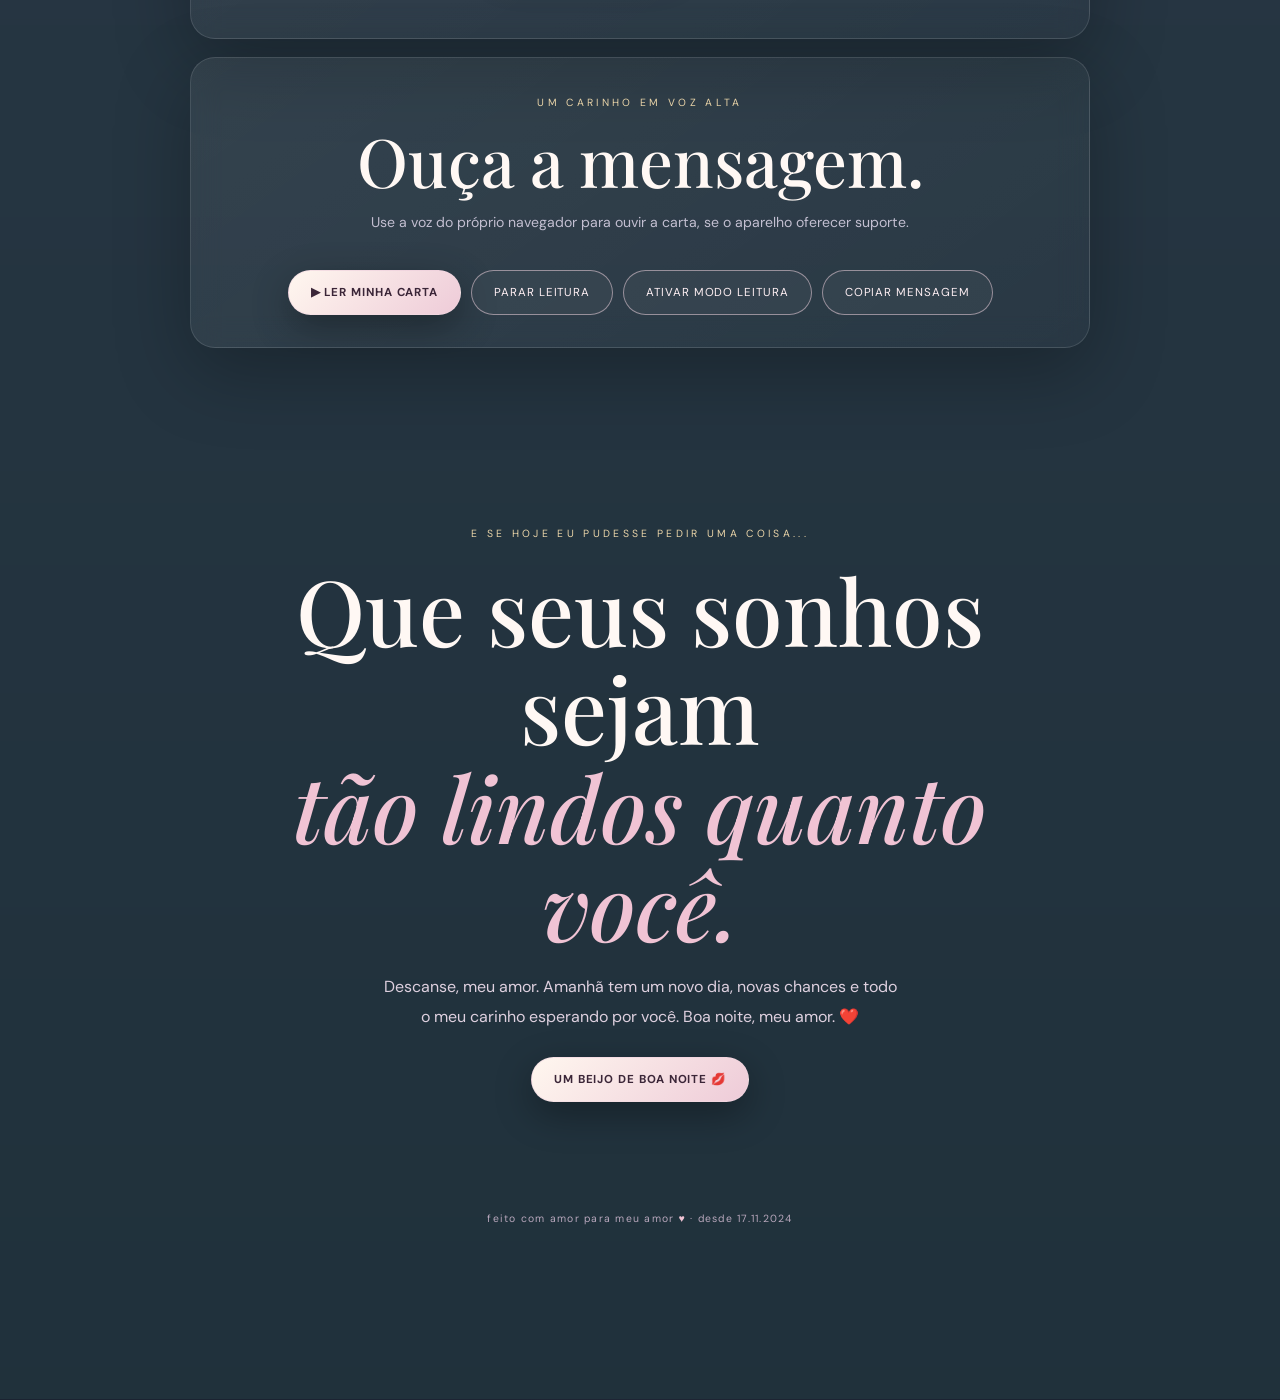
==== commit bbf9a218: "Corrige sobreposição da carta no envelope em telas móveis" ====
--- a/boa-noite.html
+++ b/boa-noite.html
@@ -77,6 +77,25 @@
 @media(max-width:370px){header{flex-wrap:wrap}nav.night-nav{width:100%;justify-content:flex-start}.envelope-paper{font-size:.98rem}}
 @media(prefers-reduced-motion:reduce){.envelope-paper,.envelope-flap,.envelope-front{transition:none!important}}
 
+
+/* Correção definitiva do bilhete: a carta sai do envelope sem ficar atrás das abas */
+.envelope{overflow:visible}
+.envelope.open{margin-top:190px!important}
+.envelope.open .envelope-paper{
+ position:absolute;left:4%;right:4%;bottom:calc(100% + 14px);height:auto;min-height:150px;
+ padding:22px 20px;display:flex;align-items:center;justify-content:center;text-align:center;
+ transform:none!important;z-index:10;font-size:clamp(1.05rem,4.2vw,1.3rem);
+ line-height:1.65;box-shadow:0 16px 35px #0005;border:1px solid #d9a8bb;
+}
+.envelope.open .envelope-flap{opacity:0!important;visibility:hidden;transform:rotateX(180deg);z-index:0}
+.envelope.open .envelope-front{opacity:1;transform:none;z-index:3}
+.envelope.open .envelope-back{z-index:1}
+.envelope.open .envelope-paper::after{content:"♡";display:block;color:#bd7899;font-size:1.3rem;margin-left:8px}
+@media(max-width:600px){
+ .envelope.open{margin-top:180px!important}
+ .envelope.open .envelope-paper{left:3%;right:3%;bottom:calc(100% + 12px);min-height:145px;padding:18px 15px;font-size:1.05rem}
+}
+
 </style>
 </head>
 <body>
